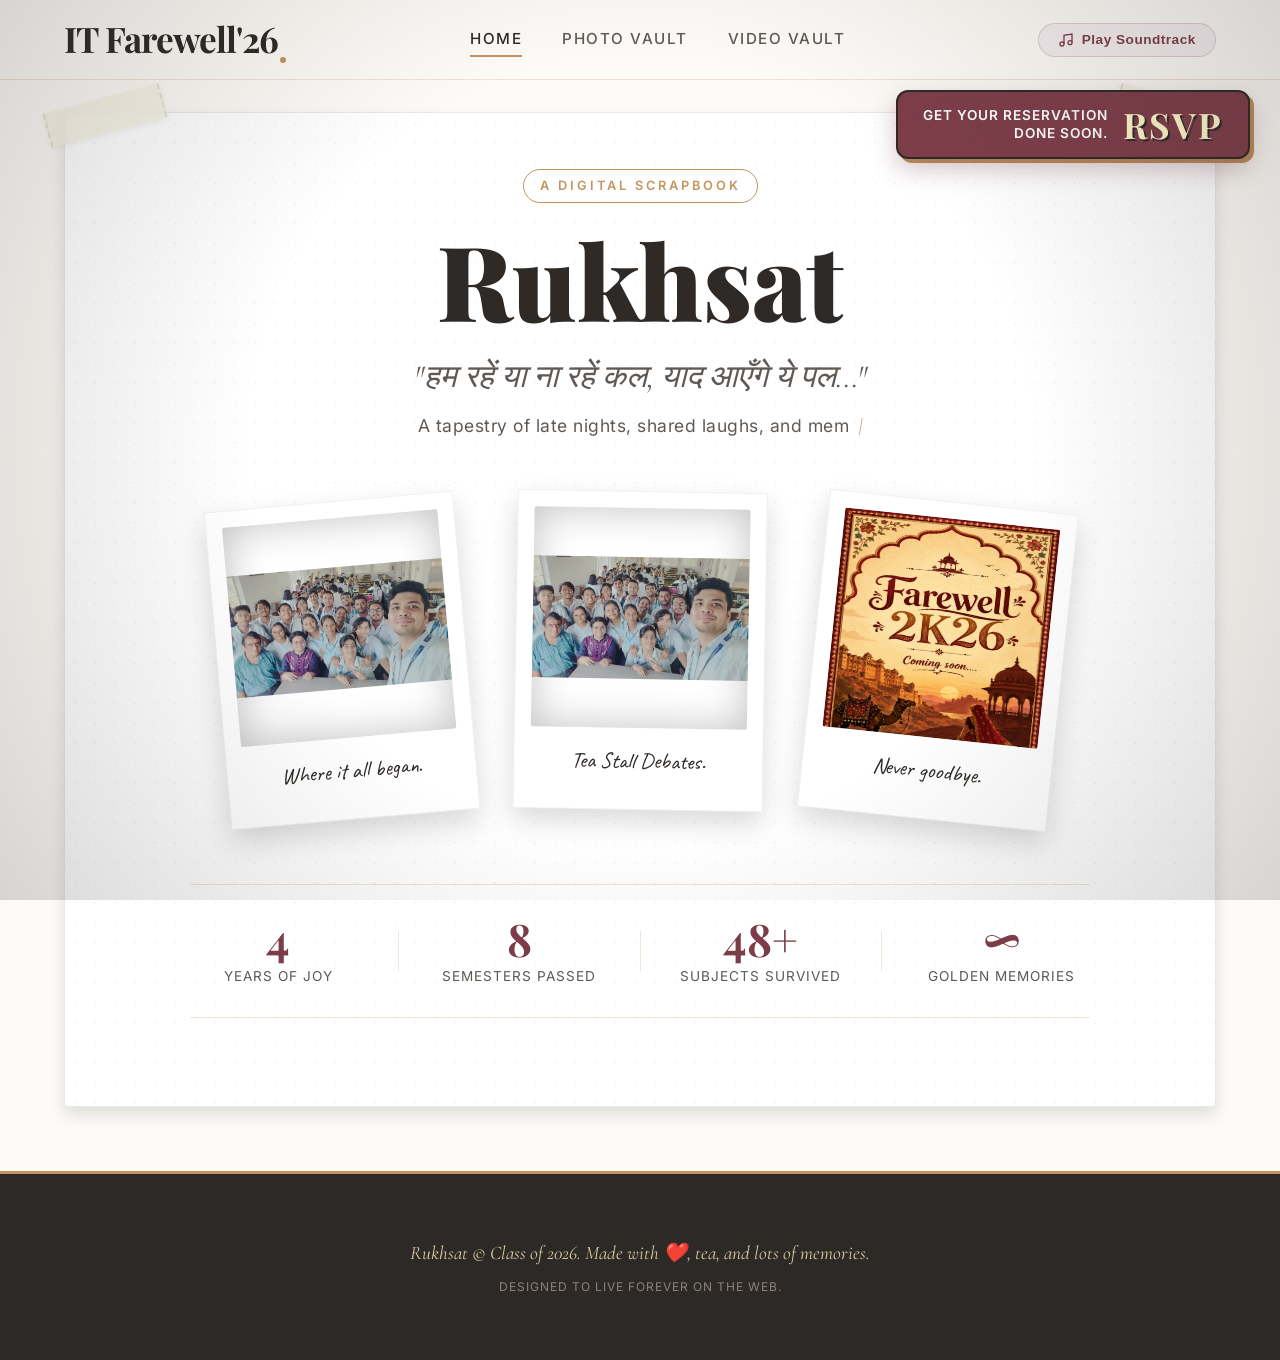
==== index.html @ 7cca195a "feat: implement site-wide security script to prevent source inspection and update floating RSVP butt" ====
<!DOCTYPE html>
<html lang="en">
<head>
  <meta charset="UTF-8">
  <meta name="viewport" content="width=device-width, initial-scale=1.0">
  <meta name="description" content="RUKHSAT - College farewell scrapbook.">
  <title>Rukhsat — The Farewell '26 (Home)</title>
  <link rel="preconnect" href="https://fonts.googleapis.com">
  <link rel="preconnect" href="https://fonts.gstatic.com" crossorigin>
  <link href="https://fonts.googleapis.com/css2?family=Caveat:wght@400..700&family=Cormorant+Garamond:ital,wght@0,300;0,400;0,600;1,300;1,400&family=Inter:wght@300;400;500;600&family=Playfair+Display:ital,wght@0,400..900;1,400..900&display=swap" rel="stylesheet">
  <link rel="stylesheet" href="styles.css">
  <script src="security.js"></script>
</head>
<body>
  <div class="film-grain"></div>
  <div class="vignette"></div>

  <audio id="bg-audio" loop autoplay data-track-title="Woh Din">
    <source src="audio/woh_din.mp3" type="audio/mpeg">
  </audio>

  <header class="navbar">
    <div class="logo">IT Farewell'26</div>
    <nav class="nav-links">
      <a href="index.html" class="active">Home</a>
      <a href="photo-vault.html">Photo Vault</a>
      <a href="video-vault.html">Video Vault</a>
    </nav>
    <div class="header-actions">
      <button class="music-toggle-btn" id="music-quick-btn" title="Toggle Background Music">
        <svg xmlns="http://www.w3.org/2000/svg" viewBox="0 0 24 24" fill="none" stroke="currentColor" stroke-width="2" class="music-icon paused">
          <path d="M9 18V5l12-2v13"></path>
          <circle cx="6" cy="18" r="3"></circle>
          <circle cx="18" cy="16" r="3"></circle>
        </svg>
        <span class="music-status-text">Play Soundtrack</span>
      </button>
    </div>
  </header>

  <section class="hero-section" id="hero">
    <div class="scrapbook-page hero-card">
      <div class="tape-sticker sticker-top-left"></div>
      <div class="tape-sticker sticker-top-right"></div>
      <div class="hero-intro">
        <span class="retro-badge">A Digital Scrapbook</span>
        <h1 class="hero-title">Rukhsat</h1>
        <p class="hero-subtitle">
          "हम रहें या ना रहें कल, याद आएँगे ये पल..."<br>
          <span class="subtitle-en" id="hero-typing-text" aria-live="polite"></span>
          <span class="typing-cursor" aria-hidden="true">|</span>
        </p>
      </div>

      <div class="polaroid-stack-container">
        <div class="showcase-polaroid polaroid-1">
          <div class="polaroid-img-placeholder custom-photo"><img src="images/semester1.jpg" alt="Semester 1 Memory"></div>
          <p class="polaroid-caption">Where it all began.</p>
        </div>
        <div class="showcase-polaroid polaroid-2">
          <div class="polaroid-img-placeholder custom-photo"><img src="images/semester1.jpg" alt="Semester 1 Memory"></div>
          <p class="polaroid-caption">Tea Stall Debates.</p>
        </div>
        <div class="showcase-polaroid polaroid-3">
          <div class="polaroid-img-placeholder custom-photo"><img src="images/farewell'26.png" alt="Farewell'26" class="only-this"></div>
          <p class="polaroid-caption">Never goodbye.</p>
        </div>
      </div>

      <div class="stats-row">
        <div class="stat-item"><span class="stat-number">4</span><span class="stat-label">Years of Joy</span></div>
        <div class="stat-divider"></div>
        <div class="stat-item"><span class="stat-number">8</span><span class="stat-label">Semesters Passed</span></div>
        <div class="stat-divider"></div>
        <div class="stat-item"><span class="stat-number">48+</span><span class="stat-label">Subjects Survived</span></div>
        <div class="stat-divider"></div>
        <div class="stat-item"><span class="stat-number">∞</span><span class="stat-label">Golden Memories</span></div>
      </div>
    </div>
  </section>

  <footer class="footer">
    <p class="footer-text">Rukhsat © Class of 2026. Made with ❤️, tea, and lots of memories.</p>
    <p class="footer-subtext">Designed to live forever on the web.</p>
  </footer>

  <a href="rsvp.html" class="floating-rsvp-btn" id="rsvp-float">
    <span class="rsvp-btn-text">Get your reservation<br>done soon.</span>
    <div class="rsvp-btn-seal">RSVP</div>
  </a>

  <script src="app.js"></script>
</body>
</html>
---- styles.css ----
/* 
 * RUKHSAT — College Farewell CSS Stylesheet
 * Elegant, nostalgic, responsive, and detail-rich layout.
 */

:root {
  /* Color Palette */
  --bg-linen: #fdfbf7;
  --text-charcoal: #2d2926;
  --text-muted: #5e5854;
  --sepia-gold: #c2945d;
  --sepia-gold-dark: #a17743;
  --rose-burgundy: #7c3d49;
  --rose-burgundy-light: #f5eef0;
  --sage-green: #6b7a67;
  --sage-green-light: #eff2ef;
  --wood-brown: #3d2516;
  --card-shadow: 0 10px 25px rgba(45, 41, 38, 0.08);
  --polaroid-shadow: 0 8px 16px rgba(0, 0, 0, 0.12);
  --border-sepia: rgba(194, 148, 93, 0.25);
  --sticky-yellow: #fef6c9;
  --sticky-pink: #ffd3e2;
  --sticky-blue: #d4f0fc;
  --sticky-green: #e2fcd4;

  /* Fonts */
  --font-title: 'Playfair Display', Georgia, serif;
  --font-serif: 'Cormorant Garamond', serif;
  --font-sans: 'Inter', sans-serif;
  --font-cursive: 'Caveat', cursive;

  /* Layout */
  --navbar-height: 80px;
  --transition-speed: 0.3s;
}

/* 1. Global Reset & Scrollbars */
* {
  box-sizing: border-box;
  margin: 0;
  padding: 0;
  scroll-behavior: smooth;
}

body {
  background-color: var(--bg-linen);
  color: var(--text-charcoal);
  font-family: var(--font-sans);
  overflow-x: hidden;
  line-height: 1.6;
}

/* Custom Scrollbar styled like vintage scroll */
::-webkit-scrollbar {
  width: 10px;
}
::-webkit-scrollbar-track {
  background: #f4efdf;
  border-left: 1px solid var(--border-sepia);
}
::-webkit-scrollbar-thumb {
  background: var(--sepia-gold);
  border-radius: 5px;
}
::-webkit-scrollbar-thumb:hover {
  background: var(--sepia-gold-dark);
}

/* 2. Aesthetic Film Overlays */
.film-grain {
  position: fixed;
  top: 0;
  left: 0;
  width: 100%;
  height: 100%;
  /* High quality noise generation using SVG data URL */
  background-image: url("data:image/svg+xml,%3Csvg viewBox='0 0 200 200' xmlns='http://www.w3.org/2000/svg'%3E%3Cfilter id='noiseFilter'%3E%3CfeTurbulence type='fractalNoise' baseFrequency='0.8' numOctaves='3' stitchTiles='stitch'/%3E%3C/filter%3E%3Crect width='100%25' height='100%25' filter='url(%23noiseFilter)'/%3E%3C/svg%3E");
  opacity: 0.05;
  pointer-events: none;
  z-index: 9999;
  mix-blend-mode: overlay;
  animation: grain-dance 0.5s steps(10) infinite;
}

@keyframes grain-dance {
  0%, 100% { transform: translate(0, 0); }
  10% { transform: translate(-1%, -1%); }
  20% { transform: translate(1%, 2%); }
  30% { transform: translate(-2%, -2%); }
  40% { transform: translate(1%, 3%); }
  50% { transform: translate(-1%, 1%); }
  60% { transform: translate(2%, -1%); }
  70% { transform: translate(-2%, 1%); }
  80% { transform: translate(1%, -2%); }
  90% { transform: translate(-1%, 3%); }
}

.vignette {
  position: fixed;
  top: 0;
  left: 0;
  width: 100%;
  height: 100%;
  background: radial-gradient(circle, rgba(0,0,0,0) 50%, rgba(45,41,38,0.18) 100%);
  pointer-events: none;
  z-index: 9998;
}

/* 3. Sticky Masking Tape Effect */
.tape-sticker {
  position: absolute;
  width: 120px;
  height: 35px;
  background-color: rgba(244, 239, 223, 0.7);
  box-shadow: 0 2px 5px rgba(0, 0, 0, 0.05);
  backdrop-filter: blur(2px);
  z-index: 10;
  border-left: 2px dashed rgba(0, 0, 0, 0.08);
  border-right: 2px dashed rgba(0, 0, 0, 0.08);
  transform: rotate(-3deg);
}

.sticker-top-left {
  top: -15px;
  left: -20px;
  transform: rotate(-15deg);
}

.sticker-top-right {
  top: -15px;
  right: -20px;
  transform: rotate(15deg);
}

.card-illustration .scribble {
  font-family: var(--font-cursive);
  font-size: 1.8rem;
  color: var(--rose-burgundy);
  opacity: 0.85;
  display: inline-block;
  transform: rotate(-5deg);
}

/* 4. Navbar Navigation */
.navbar {
  position: fixed;
  top: 0;
  left: 0;
  width: 100%;
  height: var(--navbar-height);
  background: rgba(253, 251, 247, 0.85);
  backdrop-filter: blur(12px);
  border-bottom: 1px solid var(--border-sepia);
  display: flex;
  justify-content: space-between;
  align-items: center;
  padding: 0 4rem;
  z-index: 990;
  transition: all var(--transition-speed) ease;
}

.navbar.scrolled {
  height: 70px;
  background: rgba(253, 251, 247, 0.95);
  box-shadow: 0 5px 20px rgba(0,0,0,0.05);
}

.logo {
  font-family: var(--font-title);
  font-size: 2.2rem;
  font-weight: 700;
  color: var(--text-charcoal);
  letter-spacing: -1px;
  position: relative;
}

.logo::after {
  content: '';
  position: absolute;
  bottom: 5px;
  right: -8px;
  width: 6px;
  height: 6px;
  background-color: var(--sepia-gold);
  border-radius: 50%;
}

.nav-links {
  display: flex;
  gap: 2.5rem;
}

.nav-links a {
  text-decoration: none;
  font-size: 0.95rem;
  font-weight: 500;
  color: var(--text-muted);
  text-transform: uppercase;
  letter-spacing: 1.5px;
  position: relative;
  padding: 5px 0;
  transition: color var(--transition-speed) ease;
}

.nav-links a:hover,
.nav-links a.active {
  color: var(--text-charcoal);
}

.nav-links a::after {
  content: '';
  position: absolute;
  bottom: 0;
  left: 0;
  width: 0;
  height: 2px;
  background-color: var(--sepia-gold);
  transition: width var(--transition-speed) ease;
}

.nav-links a:hover::after,
.nav-links a.active::after {
  width: 100%;
}

/* Minimalist Music Toggle button in Navbar */
.music-toggle-btn {
  background: var(--rose-burgundy-light);
  border: 1px solid rgba(124, 61, 73, 0.2);
  color: var(--rose-burgundy);
  padding: 0.5rem 1.2rem;
  border-radius: 30px;
  font-size: 0.85rem;
  font-weight: 600;
  letter-spacing: 0.5px;
  display: flex;
  align-items: center;
  gap: 8px;
  cursor: pointer;
  transition: all var(--transition-speed) ease;
}

.music-toggle-btn:hover {
  background: var(--rose-burgundy);
  color: white;
  transform: translateY(-2px);
}

.music-icon {
  width: 16px;
  height: 16px;
}

.music-icon.playing {
  animation: pulse-music 1.2s infinite ease-in-out;
}

@keyframes pulse-music {
  0%, 100% { transform: scale(1); }
  50% { transform: scale(1.2); }
}

/* 5. Floating Compact Cassette Tape Player */
.cassette-widget {
  position: fixed;
  bottom: 25px;
  left: 25px;
  width: 320px;
  background: #f3edd7;
  border: 4px solid var(--text-charcoal);
  border-radius: 12px;
  box-shadow: 0 15px 35px rgba(0,0,0,0.25);
  z-index: 1000;
  transition: transform 0.5s cubic-bezier(0.175, 0.885, 0.32, 1.275);
  transform: translateY(0);
}

.cassette-widget.hidden {
  display: none;
}

.cassette-widget.collapsed {
  transform: translateY(calc(100% - 40px));
}

.widget-toggle {
  height: 40px;
  background: var(--text-charcoal);
  color: #fff;
  display: flex;
  justify-content: center;
  align-items: center;
  font-size: 0.85rem;
  font-weight: 600;
  letter-spacing: 1px;
  cursor: pointer;
  border-top-left-radius: 6px;
  border-top-right-radius: 6px;
  text-transform: uppercase;
}

.cassette-body {
  padding: 15px;
  position: relative;
  background: #ecdcb9;
  border-bottom: 2px solid rgba(0,0,0,0.1);
  overflow: hidden;
}

/* Decorative screws on tape */
.cassette-screws {
  position: absolute;
  width: 8px;
  height: 8px;
  background: #a19c8d;
  border-radius: 50%;
  box-shadow: inset 1px 1px 2px rgba(0,0,0,0.4);
}
.screw-tl { top: 6px; left: 6px; }
.screw-tr { top: 6px; right: 6px; }
.screw-bl { bottom: 6px; left: 6px; }
.screw-br { bottom: 6px; right: 6px; }

.cassette-label {
  background: #f4efdf;
  border: 2px solid var(--text-charcoal);
  border-radius: 6px;
  padding: 8px;
  position: relative;
}

.label-header {
  display: flex;
  justify-content: space-between;
  font-size: 0.65rem;
  font-weight: 700;
  border-bottom: 1.5px solid var(--text-charcoal);
  padding-bottom: 4px;
  color: var(--text-charcoal);
}

.label-title {
  font-family: var(--font-cursive);
  font-size: 0.95rem;
  font-weight: 600;
  color: var(--rose-burgundy);
}

.cassette-window {
  width: 140px;
  height: 42px;
  background: rgba(45, 41, 38, 0.85);
  border: 3px solid var(--text-charcoal);
  border-radius: 4px;
  margin: 10px auto 4px auto;
  position: relative;
  display: flex;
  justify-content: space-between;
  align-items: center;
  padding: 0 15px;
}

.reel {
  width: 26px;
  height: 26px;
  background: #ecdcb9;
  border: 3px dashed var(--text-charcoal);
  border-radius: 50%;
  position: relative;
  display: flex;
  justify-content: center;
  align-items: center;
}

.reel-playing {
  animation: spin-reel 4s linear infinite;
}

@keyframes spin-reel {
  100% { transform: rotate(360deg); }
}

.spoke {
  position: absolute;
  background: var(--text-charcoal);
}
.spoke-1 { width: 3px; height: 16px; }
.spoke-2 { width: 16px; height: 3px; }
.spoke-3 {
  width: 14px;
  height: 14px;
  border-radius: 50%;
  background: none;
  border: 2.5px solid var(--text-charcoal);
}

.tape-shadow {
  position: absolute;
  top: 50%;
  left: 50%;
  transform: translate(-50%, -50%);
  width: 80px;
  height: 12px;
  background: rgba(124, 61, 73, 0.4);
  filter: blur(2px);
  border-radius: 10px;
}

.cassette-bottom {
  display: flex;
  justify-content: center;
  margin-top: 6px;
}

.bottom-trapezoid {
  width: 100px;
  height: 10px;
  background: #dbcaa0;
  border: 2px solid var(--text-charcoal);
  border-bottom: none;
  border-radius: 2px 2px 0 0;
}

/* Tape player action controls */
.player-controls {
  background: var(--text-charcoal);
  display: flex;
  align-items: center;
  justify-content: space-between;
  padding: 8px 12px;
  gap: 8px;
  color: #fff;
  border-bottom-left-radius: 8px;
  border-bottom-right-radius: 8px;
}

.ctrl-btn {
  background: none;
  border: none;
  color: #f3edd7;
  width: 28px;
  height: 28px;
  cursor: pointer;
  display: flex;
  align-items: center;
  justify-content: center;
  transition: color var(--transition-speed) ease;
  flex-shrink: 0;
}

.ctrl-btn:hover {
  color: var(--sepia-gold);
}

.close-btn:hover {
  color: #ffd3e2;
}

.play-svg, .pause-svg, .mute-svg, .unmute-svg {
  width: 18px;
  height: 18px;
}

.hidden {
  display: none !important;
}

.track-info {
  flex-grow: 1;
  overflow: hidden;
  font-size: 0.68rem;
  font-family: monospace;
  display: flex;
  flex-direction: column;
  gap: 2px;
  min-width: 0;
}

.track-title-ticker {
  white-space: nowrap;
  overflow: hidden;
  position: relative;
  width: 100%;
}

.ticker-text {
  display: inline-block;
  padding-left: 100%;
  animation: ticker-slide 15s linear infinite;
  color: #f4efdf;
}

@keyframes ticker-slide {
  0% { transform: translate3d(0, 0, 0); }
  100% { transform: translate3d(-100%, 0, 0); }
}

.track-time {
  color: var(--sepia-gold);
}

/* 6. Scrapbook Cards & Layout Units */
.scrapbook-page {
  background: #fff;
  border: 1px solid rgba(45, 41, 38, 0.1);
  box-shadow: var(--polaroid-shadow);
  position: relative;
  padding: 3.5rem;
  background-image: radial-gradient(rgba(0, 0, 0, 0.03) 1px, transparent 1px);
  background-size: 20px 20px;
}

/* 7. Hero Section */
.hero-section {
  padding: calc(var(--navbar-height) + 2rem) 4rem 4rem 4rem;
  min-height: 95vh;
  display: flex;
  align-items: center;
  justify-content: center;
}

.hero-card {
  width: 100%;
  max-width: 1200px;
  display: flex;
  flex-direction: column;
  align-items: center;
  text-align: center;
  border-radius: 4px;
}

.retro-badge {
  font-size: 0.8rem;
  font-weight: 600;
  text-transform: uppercase;
  letter-spacing: 3px;
  color: var(--sepia-gold);
  border: 1.5px solid var(--sepia-gold);
  padding: 6px 16px;
  border-radius: 50px;
  display: inline-block;
  margin-bottom: 1.5rem;
}

.hero-title {
  font-family: var(--font-title);
  font-size: 6.5rem;
  font-weight: 900;
  line-height: 1;
  color: var(--text-charcoal);
  margin-bottom: 1.5rem;
  position: relative;
  animation: handwriting-fade 1.5s ease-out;
}

@keyframes handwriting-fade {
  from { opacity: 0; transform: translateY(20px); }
  to { opacity: 1; transform: translateY(0); }
}

.hero-subtitle {
  font-family: var(--font-serif);
  font-size: 2rem;
  font-style: italic;
  color: var(--text-muted);
  max-width: 750px;
  margin: 0 auto 3.5rem auto;
  line-height: 1.4;
}

.hero-subtitle .subtitle-en {
  font-family: var(--font-sans);
  font-size: 1.1rem;
  font-style: normal;
  display: inline-block;
  margin-top: 12px;
  letter-spacing: 0.5px;
  font-weight: 400;
  color: var(--text-muted);
}

.typing-cursor {
  font-weight: 400;
  font-size: 1.2rem;
  color: var(--sepia-gold);
  animation: blink-cursor 0.8s step-end infinite;
  display: inline-block;
  margin-left: 3px;
  vertical-align: middle;
}

@keyframes blink-cursor {
  from, to { opacity: 1; }
  50% { opacity: 0; }
}


/* Polaroid Fan Stack Showcase */
.polaroid-stack-container {
  display: flex;
  justify-content: center;
  align-items: center;
  gap: 3rem;
  margin-bottom: 4rem;
  width: 100%;
  flex-wrap: wrap;
}

.showcase-polaroid {
  background: white;
  padding: 16px 16px 30px 16px;
  width: 250px;
  box-shadow: 0 12px 28px rgba(0,0,0,0.15);
  border: 1px solid rgba(0,0,0,0.06);
  transition: transform var(--transition-speed) cubic-bezier(0.175, 0.885, 0.32, 1.275);
}

.showcase-polaroid:hover {
  transform: scale(1.06) rotate(0deg) !important;
  z-index: 100;
}

.polaroid-1 { transform: rotate(-5deg); }
.polaroid-2 { transform: rotate(1deg) translateY(-10px); }
.polaroid-3 { transform: rotate(6deg); }

.polaroid-img-placeholder {
  width: 100%;
  height: 220px;
  display: flex;
  align-items: center;
  justify-content: center;
  border-radius: 2px;
  box-shadow: inset 0 0 40px rgba(0,0,0,0.25);
  position: relative;
}

.polaroid-img-placeholder img {
  width: 100%;
  height: 100%;
  object-fit: contain;
  border-radius: 2px;
}

.custom-photo img.only-this {
  width: 100%;
  height: 100%;
  object-fit: fill;
  border-radius: 2px;
}

.doodle-text {
  font-family: var(--font-cursive);
  color: #fff;
  font-size: 2.2rem;
  text-shadow: 2px 2px 4px rgba(0,0,0,0.5);
  transform: rotate(-10deg);
}

.polaroid-caption {
  font-family: var(--font-cursive);
  font-size: 1.4rem;
  color: var(--text-charcoal);
  margin-top: 15px;
  text-align: center;
}

/* Stats Row */
.stats-row {
  display: flex;
  justify-content: center;
  align-items: center;
  gap: 2rem;
  margin-bottom: 2rem;
  width: 100%;
  max-width: 900px;
  border-top: 1px solid var(--border-sepia);
  border-bottom: 1px solid var(--border-sepia);
  padding: 1.8rem 0;
}

.stat-item {
  flex: 1;
}

.stat-number {
  display: block;
  font-family: var(--font-title);
  font-size: 2.8rem;
  font-weight: 700;
  color: var(--rose-burgundy);
  line-height: 1.1;
}

.stat-label {
  font-size: 0.85rem;
  color: var(--text-muted);
  text-transform: uppercase;
  letter-spacing: 1px;
}

.stat-divider {
  width: 1px;
  height: 40px;
  background-color: var(--border-sepia);
}

.scroll-down-indicator {
  text-decoration: none;
  display: flex;
  flex-direction: column;
  align-items: center;
  color: var(--text-muted);
  margin-top: 2rem;
  transition: color var(--transition-speed) ease;
}

.scroll-down-indicator:hover {
  color: var(--sepia-gold);
}

.scroll-text {
  font-size: 0.75rem;
  font-weight: 600;
  text-transform: uppercase;
  letter-spacing: 2px;
  margin-bottom: 8px;
}

.scroll-arrow {
  width: 24px;
  height: 24px;
  animation: bounce-arrow 2s infinite;
}

@keyframes bounce-arrow {
  0%, 20%, 50%, 80%, 100% { transform: translateY(0); }
  40% { transform: translateY(-8px); }
  60% { transform: translateY(-4px); }
}

/* 8. Sections Layout */
section {
  padding: 6rem 4rem;
}

.section-header {
  text-align: center;
  max-width: 700px;
  margin: 0 auto 4rem auto;
}

.section-title {
  font-family: var(--font-title);
  font-size: 3.5rem;
  font-weight: 800;
  color: var(--text-charcoal);
  margin-bottom: 1rem;
}

.section-desc {
  font-family: var(--font-serif);
  font-size: 1.35rem;
  font-style: italic;
  color: var(--text-muted);
}

/* 9. Video Vault styles */
.video-vault-section {
  background-color: var(--rose-burgundy-light);
  border-top: 1px solid var(--border-sepia);
  border-bottom: 1px solid var(--border-sepia);
}

.vault-controls {
  max-width: 1100px;
  margin: 0 auto 3rem auto;
  display: flex;
  flex-direction: column;
  gap: 1.5rem;
  align-items: center;
}

/* Vintage Search Bar */
.search-wrapper {
  position: relative;
  width: 100%;
  max-width: 600px;
}

#video-search {
  width: 100%;
  padding: 1rem 1.5rem 1rem 3rem;
  border: 2px solid var(--text-charcoal);
  border-radius: 4px;
  background: var(--bg-linen);
  font-size: 1rem;
  color: var(--text-charcoal);
  outline: none;
  box-shadow: 3px 3px 0 rgba(0, 0, 0, 0.15);
  transition: all var(--transition-speed) ease;
}

#video-search:focus {
  box-shadow: 5px 5px 0 var(--sepia-gold);
  transform: translate(-2px, -2px);
}

.search-icon {
  position: absolute;
  left: 1rem;
  top: 50%;
  transform: translateY(-50%);
  width: 20px;
  height: 20px;
  color: var(--text-muted);
}

/* Filtering tab bar */
.filter-bar {
  display: flex;
  flex-wrap: wrap;
  gap: 10px;
  justify-content: center;
}

.filter-btn {
  background: white;
  border: 1px solid rgba(0,0,0,0.1);
  color: var(--text-charcoal);
  padding: 0.6rem 1.2rem;
  border-radius: 4px;
  font-size: 0.85rem;
  font-weight: 500;
  cursor: pointer;
  box-shadow: 2px 2px 0 rgba(0, 0, 0, 0.05);
  transition: all 0.2s ease;
}

.filter-btn:hover {
  transform: translateY(-2px);
  box-shadow: 4px 4px 0 rgba(45, 41, 38, 0.1);
}

.filter-btn.active {
  background: var(--text-charcoal);
  color: white;
  border-color: var(--text-charcoal);
  box-shadow: 4px 4px 0 var(--sepia-gold);
}

/* Polaroid Video Cards Grid */
.video-grid {
  display: grid;
  grid-template-columns: repeat(auto-fill, minmax(320px, 1fr));
  gap: 3.5rem;
  max-width: 1200px;
  margin: 0 auto;
}

.polaroid-card {
  background: white;
  border: 1px solid rgba(0, 0, 0, 0.07);
  box-shadow: var(--polaroid-shadow);
  padding: 16px 16px 28px 16px;
  cursor: pointer;
  position: relative;
  transition: all var(--transition-speed) ease;
}

.polaroid-card:hover {
  transform: scale(1.03) translateY(-8px);
  box-shadow: 0 15px 30px rgba(0, 0, 0, 0.18);
  z-index: 10;
}

/* Individual card tilt variance */
.polaroid-card:nth-child(3n+1) { transform: rotate(-1.5deg); }
.polaroid-card:nth-child(3n+2) { transform: rotate(1.2deg); }
.polaroid-card:nth-child(3n+3) { transform: rotate(-0.8deg); }

.polaroid-card:nth-child(3n+1):hover,
.polaroid-card:nth-child(3n+2):hover,
.polaroid-card:nth-child(3n+3):hover {
  transform: scale(1.04) rotate(0deg);
}

/* Video Thumbnail container */
.video-thumbnail-container {
  width: 100%;
  height: 200px;
  position: relative;
  overflow: hidden;
  border-radius: 2px;
  box-shadow: inset 0 0 30px rgba(0,0,0,0.2);
}

.video-thumbnail {
  width: 100%;
  height: 100%;
  object-fit: cover;
  filter: sepia(0.2) contrast(1.1);
  transition: filter var(--transition-speed) ease;
}

.polaroid-card:hover .video-thumbnail {
  filter: sepia(0) contrast(1);
}

/* Film Screen overlay and play icon */
.play-overlay {
  position: absolute;
  top: 0;
  left: 0;
  width: 100%;
  height: 100%;
  background: rgba(45, 41, 38, 0.45);
  display: flex;
  justify-content: center;
  align-items: center;
  opacity: 0.85;
  transition: opacity var(--transition-speed) ease, background var(--transition-speed) ease;
}

.polaroid-card:hover .play-overlay {
  opacity: 1;
  background: rgba(124, 61, 73, 0.6);
}

.play-icon-circle {
  width: 55px;
  height: 55px;
  background: #fff;
  border-radius: 50%;
  display: flex;
  justify-content: center;
  align-items: center;
  box-shadow: 0 4px 15px zrgba(0,0,0,0.3);
  transition: transform var(--transition-speed) cubic-bezier(0.175, 0.885, 0.32, 1.275);
}

.polaroid-card:hover .play-icon-circle {
  transform: scale(1.1);
}

.play-icon-circle svg {
  width: 22px;
  height: 22px;
  color: var(--rose-burgundy);
  margin-left: 3px;
}

.video-length-badge {
  position: absolute;
  bottom: 10px;
  right: 10px;
  background: rgba(0,0,0,0.75);
  color: white;
  padding: 3px 8px;
  font-size: 0.7rem;
  font-weight: 600;
  border-radius: 3px;
  letter-spacing: 0.5px;
}

.polaroid-body {
  margin-top: 15px;
}

.polaroid-cat-tag {
  font-size: 0.72rem;
  font-weight: 600;
  text-transform: uppercase;
  color: var(--sepia-gold-dark);
  letter-spacing: 1px;
}

.polaroid-card-title {
  font-family: var(--font-cursive);
  font-size: 1.6rem;
  color: var(--text-charcoal);
  line-height: 1.2;
  margin: 4px 0 8px 0;
}

.polaroid-card-desc {
  font-size: 0.85rem;
  color: var(--text-muted);
  font-family: var(--font-sans);
  display: -webkit-box;
  line-clamp: 2;
  -webkit-line-clamp: 2;
  -webkit-box-orient: vertical;
  overflow: hidden;
}

/* Instructions Panel styling */
.instructions-panel {
  max-width: 700px;
  margin: 4rem auto 0 auto;
  border: 1px dashed var(--sepia-gold);
  border-radius: 8px;
  background: #fdfbf7;
  overflow: hidden;
  box-shadow: 0 4px 12px rgba(194, 148, 93, 0.1);
}

.instruction-toggle {
  width: 100%;
  padding: 1.2rem;
  background: none;
  border: none;
  display: flex;
  justify-content: space-between;
  align-items: center;
  cursor: pointer;
  font-size: 0.95rem;
  font-weight: 600;
  color: var(--text-charcoal);
}

.instruction-toggle:hover {
  background: #fbf7eb;
}

.arrow-indicator {
  font-size: 0.8rem;
  transition: transform var(--transition-speed) ease;
}

.arrow-indicator.rotated {
  transform: rotate(180deg);
}

.instruction-content {
  padding: 0 2rem 2rem 2.5rem;
  font-size: 0.9rem;
  color: var(--text-muted);
}

.instruction-content li {
  margin-bottom: 12px;
}

.instruction-content code {
  background: #f4efdf;
  padding: 2px 6px;
  border-radius: 4px;
  font-family: monospace;
  font-size: 0.82rem;
  color: var(--rose-burgundy);
}

.highlight {
  background: var(--sticky-yellow);
  font-weight: 700;
  padding: 0 4px;
}

.file-path {
  color: var(--sepia-gold-dark);
  font-weight: 500;
}

/* 10. Scrapbook Timeline Styles */
.timeline-section {
  background-color: var(--bg-linen);
}

.timeline-wrapper {
  position: relative;
  max-width: 1100px;
  margin: 0 auto;
  padding: 2rem 0;
}

/* Main Timeline Line */
.timeline-line {
  position: absolute;
  top: 0;
  bottom: 0;
  left: 50%;
  width: 2px;
  background-color: var(--border-sepia);
  transform: translateX(-50%);
}

.timeline-item {
  position: relative;
  width: 50%;
  padding: 2rem 3rem;
  box-sizing: border-box;
}

.timeline-item.left {
  left: 0;
  text-align: right;
}

.timeline-item.right {
  left: 50%;
  text-align: left;
}

/* Year Badge in the middle */
.timeline-badge {
  position: absolute;
  top: 30px;
  width: 50px;
  height: 50px;
  border-radius: 50%;
  background: var(--text-charcoal);
  color: #fcfbf7;
  border: 4px solid var(--sepia-gold);
  display: flex;
  justify-content: center;
  align-items: center;
  font-family: var(--font-title);
  font-size: 0.9rem;
  font-weight: 700;
  z-index: 10;
}

.timeline-item.left .timeline-badge {
  right: -25px;
}

.timeline-item.right .timeline-badge {
  left: -25px;
}

/* Timeline Cards */
.scrapbook-card {
  background: #fff;
  border: 1px solid rgba(0,0,0,0.06);
  padding: 2.2rem;
  box-shadow: var(--card-shadow);
  position: relative;
  border-radius: 2px;
}

.timeline-item.left .scrapbook-card {
  transform: rotate(-1.5deg);
}

.timeline-item.right .scrapbook-card {
  transform: rotate(1.5deg);
}

.card-year {
  font-size: 0.72rem;
  font-weight: 600;
  text-transform: uppercase;
  color: var(--sepia-gold);
  letter-spacing: 2px;
  display: block;
  margin-bottom: 6px;
}

.card-headline {
  font-family: var(--font-title);
  font-size: 1.8rem;
  color: var(--text-charcoal);
  margin-bottom: 12px;
  line-height: 1.3;
}

.card-text {
  font-size: 0.92rem;
  color: var(--text-muted);
  line-height: 1.6;
}

.card-illustration {
  margin-top: 15px;
  border-top: 1px dashed var(--border-sepia);
  padding-top: 12px;
}

/* 11. Guestbook corkboard & writing desk */
.guestbook-section {
  background-color: var(--sage-green-light);
  border-top: 1px solid var(--border-sepia);
  border-bottom: 1px solid var(--border-sepia);
}

.guestbook-layout {
  display: flex;
  gap: 3.5rem;
  max-width: 1280px;
  margin: 0 auto;
  align-items: flex-start;
}

/* Desk writing paper form */
.writing-desk {
  flex: 0 0 400px;
  background: #fff;
  border-radius: 4px;
}

.desk-title {
  font-family: var(--font-title);
  font-size: 1.8rem;
  color: var(--text-charcoal);
  margin-bottom: 1.5rem;
}

.guestbook-form {
  display: flex;
  flex-direction: column;
  gap: 1.2rem;
}

.form-group {
  display: flex;
  flex-direction: column;
  gap: 6px;
}

.form-group label {
  font-size: 0.8rem;
  font-weight: 600;
  text-transform: uppercase;
  color: var(--text-muted);
  letter-spacing: 1px;
}

.guestbook-form input,
.guestbook-form textarea {
  padding: 0.8rem;
  border: 1.5px solid var(--border-sepia);
  border-radius: 4px;
  background-color: var(--bg-linen);
  font-size: 0.92rem;
  color: var(--text-charcoal);
  outline: none;
  font-family: var(--font-sans);
  transition: border-color var(--transition-speed) ease;
}

.guestbook-form input:focus,
.guestbook-form textarea:focus {
  border-color: var(--text-charcoal);
}

.form-row {
  display: grid;
  grid-template-columns: 1fr 1fr;
  gap: 15px;
}

/* Sticky Color Picker */
.color-picker {
  display: flex;
  gap: 8px;
  align-items: center;
  height: 40px;
}

.color-swatch {
  width: 25px;
  height: 25px;
  border-radius: 50%;
  cursor: pointer;
  position: relative;
  border: 1px solid rgba(0,0,0,0.1);
  transition: transform 0.2s ease;
}

.color-swatch:hover {
  transform: scale(1.15);
}

.color-swatch input {
  display: none;
}

.swatch-yellow { background-color: var(--sticky-yellow); }
.swatch-pink { background-color: var(--sticky-pink); }
.swatch-blue { background-color: var(--sticky-blue); }
.swatch-green { background-color: var(--sticky-green); }

.color-swatch.active::after {
  content: '✓';
  position: absolute;
  top: 50%;
  left: 50%;
  transform: translate(-50%, -50%);
  font-size: 0.65rem;
  font-weight: bold;
  color: var(--text-charcoal);
}

.submit-pin-btn {
  background: var(--rose-burgundy);
  color: #fff;
  border: none;
  padding: 1rem;
  font-weight: 600;
  text-transform: uppercase;
  letter-spacing: 1px;
  border-radius: 4px;
  cursor: pointer;
  box-shadow: 0 4px 10px rgba(124, 61, 73, 0.25);
  transition: all var(--transition-speed) ease;
}

.submit-pin-btn:hover {
  background: var(--text-charcoal);
  box-shadow: 0 6px 15px rgba(0,0,0,0.25);
  transform: translateY(-2px);
}

/* Bulletin Board Wall styling */
.corkboard-wrapper {
  flex-grow: 1;
  background-color: var(--wood-brown);
  padding: 15px;
  border-radius: 12px;
  box-shadow: inset 0 0 30px rgba(0,0,0,0.8), 0 20px 40px rgba(0,0,0,0.35);
  border: 8px solid #583318;
}

.corkboard-frame {
  background: #cba87c;
  background-image: radial-gradient(rgba(0, 0, 0, 0.15) 15%, transparent 16%),
                    radial-gradient(rgba(0, 0, 0, 0.1) 15%, transparent 16%);
  background-size: 30px 30px;
  background-position: 0 0, 15px 15px;
  border-radius: 6px;
  min-height: 480px;
  padding: 20px;
  position: relative;
}

.corkboard-surface {
  display: grid;
  grid-template-columns: repeat(auto-fill, minmax(200px, 1fr));
  gap: 20px;
  min-height: 440px;
}

/* Sticky notes */
.sticky-note {
  padding: 20px;
  box-shadow: 5px 8px 15px rgba(0,0,0,0.18);
  position: relative;
  min-height: 200px;
  display: flex;
  flex-direction: column;
  justify-content: space-between;
  border-bottom-right-radius: 35px 5px;
  transition: transform 0.2s ease, box-shadow 0.2s ease;
}

.sticky-note:hover {
  transform: scale(1.05) rotate(0deg) !important;
  box-shadow: 8px 12px 20px rgba(0,0,0,0.22);
  z-index: 15;
}

/* Sticky notes color templates */
.note-yellow { background-color: var(--sticky-yellow); }
.note-pink { background-color: var(--sticky-pink); }
.note-blue { background-color: var(--sticky-blue); }
.note-green { background-color: var(--sticky-green); }

/* Realistic pushpins */
.sticky-note::before {
  content: '';
  position: absolute;
  top: -8px;
  left: 50%;
  transform: translateX(-50%);
  width: 14px;
  height: 14px;
  background: radial-gradient(circle at 4px 4px, #ff4d4d 20%, #cc0000 80%);
  border-radius: 50%;
  box-shadow: 0 4px 6px rgba(0,0,0,0.3);
  z-index: 2;
}

.sticky-note-text {
  font-family: var(--font-cursive);
  font-size: 1.25rem;
  color: #2b2724;
  line-height: 1.35;
  word-break: break-word;
}

.sticky-note-footer {
  margin-top: 15px;
  border-top: 1px dashed rgba(0,0,0,0.1);
  padding-top: 8px;
}

.sticky-note-author {
  font-size: 0.78rem;
  font-weight: 700;
  text-transform: uppercase;
  color: var(--text-charcoal);
  letter-spacing: 0.5px;
}

.sticky-note-batch {
  font-size: 0.68rem;
  color: var(--text-muted);
  display: block;
}

/* Pushpin Delete Button (styled as standard pin) */
.delete-pin-btn {
  position: absolute;
  top: 8px;
  right: 8px;
  background: none;
  border: none;
  color: rgba(0,0,0,0.3);
  font-size: 0.75rem;
  cursor: pointer;
  display: none;
  transition: color 0.2s ease;
}

.sticky-note:hover .delete-pin-btn {
  display: block;
}

.delete-pin-btn:hover {
  color: var(--rose-burgundy);
}

/* 12. Cinematic Video Modal Player */
.cinema-modal {
  position: fixed;
  top: 0;
  left: 0;
  width: 100vw;
  height: 100vh;
  z-index: 2000;
  display: flex;
  justify-content: center;
  align-items: center;
  transition: opacity var(--transition-speed) ease, visibility var(--transition-speed) ease;
}

.cinema-modal.hidden {
  opacity: 0;
  visibility: hidden;
  pointer-events: none;
}

.cinema-backdrop {
  position: absolute;
  top: 0;
  left: 0;
  width: 100%;
  height: 100%;
  background: rgba(15, 12, 10, 0.94);
  backdrop-filter: blur(15px);
}

.cinema-container {
  position: relative;
  width: 90%;
  max-width: 900px;
  display: flex;
  flex-direction: column;
  z-index: 10;
}

.cinema-close-btn {
  position: absolute;
  top: -45px;
  right: 0;
  background: none;
  border: none;
  color: #fff;
  cursor: pointer;
  display: flex;
  align-items: center;
  justify-content: center;
  padding: 5px;
  transition: color var(--transition-speed) ease, transform 0.2s ease;
}

.cinema-close-btn:hover {
  color: var(--sepia-gold);
  transform: rotate(90deg);
}

.cinema-close-btn svg {
  width: 26px;
  height: 26px;
}

/* Vintage Cinema Screen border */
.vintage-screen-frame {
  background: #111;
  border: 12px solid #2d2926;
  border-radius: 8px;
  box-shadow: 0 25px 60px rgba(0, 0, 0, 0.8),
              0 0 80px rgba(194, 148, 93, 0.15);
  overflow: hidden;
  position: relative;
}

/* Diagonal glass shine overlay on retro screens */
.screen-glare {
  position: absolute;
  top: 0;
  left: 0;
  right: 0;
  bottom: 0;
  background: linear-gradient(135deg, rgba(255,255,255,0.03) 0%, rgba(255,255,255,0.03) 35%, rgba(0,0,0,0) 35.1%, rgba(0,0,0,0) 100%);
  pointer-events: none;
  z-index: 5;
}

.iframe-container {
  width: 100%;
  padding-top: 56.25%; /* 16:9 Aspect Ratio */
  position: relative;
}

.iframe-container iframe {
  position: absolute;
  top: 0;
  left: 0;
  width: 100%;
  height: 100%;
  border: none;
}

.cinema-details {
  margin-top: 20px;
  color: #fff;
}

.cinema-badge {
  font-size: 0.72rem;
  font-weight: 700;
  color: var(--sepia-gold);
  text-transform: uppercase;
  letter-spacing: 1.5px;
}

.cinema-title {
  font-family: var(--font-title);
  font-size: 2rem;
  margin: 6px 0 10px 0;
}

.cinema-desc {
  color: #cac5c0;
  font-size: 0.95rem;
  line-height: 1.5;
}

/* 13. Footer styles */
.footer {
  background: var(--text-charcoal);
  color: #dbcaa0;
  text-align: center;
  padding: 4rem 2rem;
  border-top: 3px solid var(--sepia-gold);
}

.footer-text {
  font-family: var(--font-serif);
  font-size: 1.2rem;
  font-style: italic;
  margin-bottom: 8px;
}

.footer-subtext {
  font-size: 0.75rem;
  color: #8c827b;
  text-transform: uppercase;
  letter-spacing: 1px;
}

/* 14. Responsive Breakpoints */

@media (max-width: 1024px) {
  .navbar {
    padding: 0 2rem;
  }
  .hero-title {
    font-size: 5rem;
  }
  .hero-subtitle {
    font-size: 1.7rem;
  }
  .guestbook-layout {
    flex-direction: column;
    align-items: stretch;
  }
  .writing-desk {
    flex: none;
    width: 100%;
  }
  .timeline-line {
    left: 40px;
  }
  .timeline-item {
    width: 100%;
    padding-left: 80px;
    padding-right: 0;
  }
  .timeline-item.left {
    text-align: left;
  }
  .timeline-item.right {
    left: 0;
  }
  .timeline-item.left .timeline-badge,
  .timeline-item.right .timeline-badge {
    left: 15px;
    right: auto;
  }
  .timeline-item.left .scrapbook-card {
    transform: rotate(1deg);
  }
}

@media (max-width: 768px) {
  section {
    padding: 4rem 1.5rem;
  }
  .navbar {
    height: 70px;
    padding: 0 1.5rem;
  }
  .logo {
    font-size: 1.8rem;
  }
  .nav-links {
    display: none; /* In a production scale project you'd make a burger, but we are designing clean simple navigation */
  }
  .music-status-text {
    display: none;
  }
  .hero-title {
    font-size: 3.8rem;
  }
  .hero-subtitle {
    font-size: 1.35rem;
  }
  .stats-row {
    flex-wrap: wrap;
    gap: 1.5rem 0.5rem;
  }
  .stat-item {
    flex: 0 0 45%;
  }
  .stat-divider {
    display: none;
  }
  .video-grid {
    grid-template-columns: 1fr;
    gap: 2.5rem;
  }
  .cassette-widget {
    left: 50%;
    transform: translateX(-50%) translateY(0);
    bottom: 15px;
    width: 90%;
    max-width: 320px;
  }
  .cassette-widget.collapsed {
    transform: translateX(-50%) translateY(calc(100% - 40px));
  }
}

/* Floating RSVP Button Styles */
.floating-rsvp-btn {
  position: fixed;
  top: 90px;
  right: 30px;
  background: var(--rose-burgundy);
  color: white !important;
  text-decoration: none;
  padding: 15px 25px;
  border-radius: 12px;
  font-family: var(--font-sans);
  font-weight: 600;
  display: flex;
  align-items: center;
  gap: 15px;
  box-shadow: 0 10px 25px rgba(124, 61, 73, 0.3), 4px 4px 0 var(--sepia-gold);
  z-index: 1001;
  transition: all var(--transition-speed) ease;
  border: 2px solid var(--text-charcoal);
}

.floating-rsvp-btn:hover {
  transform: scale(1.05) translateY(-3px);
  background: var(--text-charcoal);
  box-shadow: 0 12px 28px rgba(0, 0, 0, 0.2), 6px 6px 0 var(--sepia-gold);
}

.rsvp-btn-text {
  color: white;
  font-size: 0.85rem;
  text-transform: uppercase;
  letter-spacing: 1px;
  text-align: right;
  line-height: 1.3;
}

.rsvp-btn-seal {
  font-family: var(--font-title);
  font-size: 2.2rem;
  font-weight: bold;
  color: var(--sticky-yellow);
  text-shadow: 2px 2px 0px var(--text-charcoal);
  letter-spacing: 2px;
  line-height: 1;
}

@media (max-width: 768px) {
  .floating-rsvp-btn {
    bottom: 20px;
    right: 20px;
    padding: 10px 18px;
    font-size: 0.8rem;
  }
}

/* RSVP Page specific styling */
.rsvp-container {
  max-width: 850px;
  margin: 0 auto 4rem auto;
  width: 100%;
}

.rsvp-card {
  border-radius: 4px;
  padding: 3.5rem 4rem;
  background-image: radial-gradient(rgba(0, 0, 0, 0.02) 1.5px, transparent 1.5px);
  background-size: 24px 24px;
}

.rsvp-step {
  margin-bottom: 3rem;
  transition: opacity 0.4s ease, filter 0.4s ease;
  position: relative;
}

.rsvp-step.locked {
  opacity: 0.35;
  pointer-events: none;
  filter: blur(1px);
}

.step-title {
  font-family: var(--font-title);
  font-size: 1.8rem;
  color: var(--text-charcoal);
  margin-bottom: 6px;
  display: flex;
  align-items: center;
  gap: 12px;
}

.step-num {
  font-family: var(--font-cursive);
  font-size: 2.2rem;
  color: var(--sepia-gold);
  font-weight: 700;
}

.step-instruction {
  font-size: 0.9rem;
  color: var(--text-muted);
  margin-bottom: 1.2rem;
  font-family: var(--font-serif);
  font-style: italic;
}

/* Autocomplete search styling */
.lookup-wrapper {
  max-width: 100% !important;
}

.autocomplete-dropdown {
  position: absolute;
  top: 100%;
  left: 0;
  width: 100%;
  background: var(--bg-linen);
  border: 2px solid var(--text-charcoal);
  border-top: none;
  box-shadow: 5px 5px 0 rgba(0, 0, 0, 0.15);
  border-bottom-left-radius: 4px;
  border-bottom-right-radius: 4px;
  z-index: 100;
  max-height: 250px;
  overflow-y: auto;
}

.autocomplete-item {
  padding: 12px 1.5rem;
  cursor: pointer;
  font-size: 0.95rem;
  font-weight: 500;
  color: var(--text-charcoal);
  border-bottom: 1px dashed var(--border-sepia);
  transition: background 0.2s ease;
  text-align: left;
}

.autocomplete-item:last-child {
  border-bottom: none;
}

.autocomplete-item:hover {
  background: var(--rose-burgundy-light);
  color: var(--rose-burgundy);
}

/* Selected student pill styling */
.selected-student-pill {
  display: inline-flex;
  align-items: center;
  gap: 12px;
  background: var(--sticky-yellow);
  border: 1.5px solid var(--text-charcoal);
  padding: 8px 16px;
  border-radius: 50px;
  box-shadow: 2px 2px 0 rgba(0,0,0,0.1);
  margin-top: 10px;
  animation: pop-in 0.3s cubic-bezier(0.175, 0.885, 0.32, 1.275);
}

@keyframes pop-in {
  from { transform: scale(0.8); opacity: 0; }
  to { transform: scale(1); opacity: 1; }
}

.student-pill-name {
  font-family: var(--font-sans);
  font-weight: 600;
  font-size: 0.9rem;
  color: var(--text-charcoal);
}

.clear-pill-btn {
  background: none;
  border: none;
  font-size: 1.2rem;
  font-weight: bold;
  cursor: pointer;
  color: var(--text-muted);
  line-height: 1;
}

.clear-pill-btn:hover {
  color: var(--rose-burgundy);
}

/* Choices grid for RSVP */
.rsvp-choices-grid {
  display: grid;
  grid-template-columns: 1fr 1fr;
  gap: 20px;
  margin-top: 15px;
}

.choice-card {
  background: white;
  border: 1.5px solid var(--border-sepia);
  border-radius: 6px;
  padding: 1.5rem;
  cursor: pointer;
  display: flex;
  gap: 15px;
  align-items: flex-start;
  transition: all var(--transition-speed) ease;
  box-shadow: 0 4px 10px rgba(0,0,0,0.02);
  text-align: left;
}

.choice-card:hover {
  border-color: var(--text-charcoal);
  box-shadow: 0 8px 16px rgba(0,0,0,0.06);
  transform: translateY(-2px);
}

.choice-card.active {
  border-color: var(--rose-burgundy);
  background: var(--rose-burgundy-light);
  box-shadow: 4px 4px 0 var(--sepia-gold);
}

.choice-box {
  width: 20px;
  height: 20px;
  border: 2px solid var(--text-charcoal);
  border-radius: 50%;
  flex-shrink: 0;
  position: relative;
  margin-top: 2px;
}

.choice-card.active .choice-box {
  border-color: var(--rose-burgundy);
}

.choice-card.active .choice-box::after {
  content: '';
  position: absolute;
  top: 50%;
  left: 50%;
  transform: translate(-50%, -50%);
  width: 10px;
  height: 10px;
  background: var(--rose-burgundy);
  border-radius: 50%;
}

.choice-title {
  font-size: 1rem;
  font-weight: 600;
  color: var(--text-charcoal);
}

.choice-subtitle {
  font-size: 0.8rem;
  color: var(--text-muted);
  margin-top: 4px;
}

/* Food preference subsection */
.food-preference-section {
  margin-top: 2rem;
  border-top: 1px dashed var(--border-sepia);
  padding-top: 1.5rem;
  animation: slide-down 0.4s ease-out;
}

@keyframes slide-down {
  from { opacity: 0; transform: translateY(-10px); }
  to { opacity: 1; transform: translateY(0); }
}

.food-section-title {
  font-size: 0.95rem;
  font-weight: 600;
  text-transform: uppercase;
  color: var(--text-muted);
  letter-spacing: 1px;
}

.small-choices {
  grid-template-columns: 1fr 1fr;
  max-width: 500px;
  margin-top: 10px;
}

.small-choices .choice-card {
  padding: 1rem;
  align-items: center;
}

/* Email container display */
.verify-email-display {
  display: flex;
  align-items: center;
  gap: 15px;
  background: var(--sage-green-light);
  border: 1px dashed var(--sage-green);
  padding: 1.2rem;
  border-radius: 6px;
  margin-bottom: 2rem;
}

.email-label {
  font-size: 0.85rem;
  font-weight: 600;
  text-transform: uppercase;
  color: var(--sage-green);
  letter-spacing: 0.5px;
}

.email-value {
  font-family: monospace;
  font-size: 1.05rem;
  color: var(--text-charcoal);
  font-weight: bold;
}

.rsvp-submit-btn {
  width: 100%;
  font-size: 1rem;
  padding: 1.2rem;
}

.rsvp-submit-btn:disabled {
  opacity: 0.5;
  background: var(--text-muted);
  cursor: not-allowed;
  box-shadow: none !important;
  transform: none !important;
}

/* Overlay states */
.rsvp-overlay {
  position: absolute;
  top: 0;
  left: 0;
  width: 100%;
  height: 100%;
  background: rgba(253, 251, 247, 0.96);
  backdrop-filter: blur(8px);
  z-index: 10;
  display: flex;
  justify-content: center;
  align-items: center;
  padding: 3rem;
  box-sizing: border-box;
  animation: fade-in 0.3s ease;
  border-radius: 4px;
}

@keyframes fade-in {
  from { opacity: 0; }
  to { opacity: 1; }
}

.status-box {
  text-align: center;
  max-width: 500px;
}

.loader-spinner {
  width: 50px;
  height: 50px;
  border: 4px solid var(--border-sepia);
  border-top-color: var(--rose-burgundy);
  border-radius: 50%;
  margin: 0 auto 1.5rem auto;
  animation: spin 1s linear infinite;
}

@keyframes spin {
  to { transform: rotate(360deg); }
}

.status-title {
  font-size: 1.8rem;
  color: var(--text-charcoal);
  margin-bottom: 10px;
}

.status-desc {
  font-size: 0.95rem;
  color: var(--text-muted);
  line-height: 1.5;
}

.status-subdesc {
  font-size: 0.85rem;
  color: var(--text-muted);
  font-family: var(--font-serif);
  font-style: italic;
  margin-top: 15px;
  border-top: 1px dashed var(--border-sepia);
  padding-top: 15px;
}

.success-seal {
  width: 60px;
  height: 60px;
  background: var(--sticky-green);
  color: var(--sage-green);
  border: 2px solid var(--text-charcoal);
  border-radius: 50%;
  display: flex;
  align-items: center;
  justify-content: center;
  font-size: 2rem;
  font-weight: bold;
  margin: 0 auto 1.5rem auto;
  transform: rotate(5deg);
  box-shadow: 3px 3px 0 rgba(0,0,0,0.15);
}

@media (max-width: 768px) {
  .rsvp-choices-grid {
    grid-template-columns: 1fr;
    gap: 12px;
  }
  .small-choices {
    grid-template-columns: 1fr;
  }
  .rsvp-card {
    padding: 2.2rem 1.5rem;
  }
}
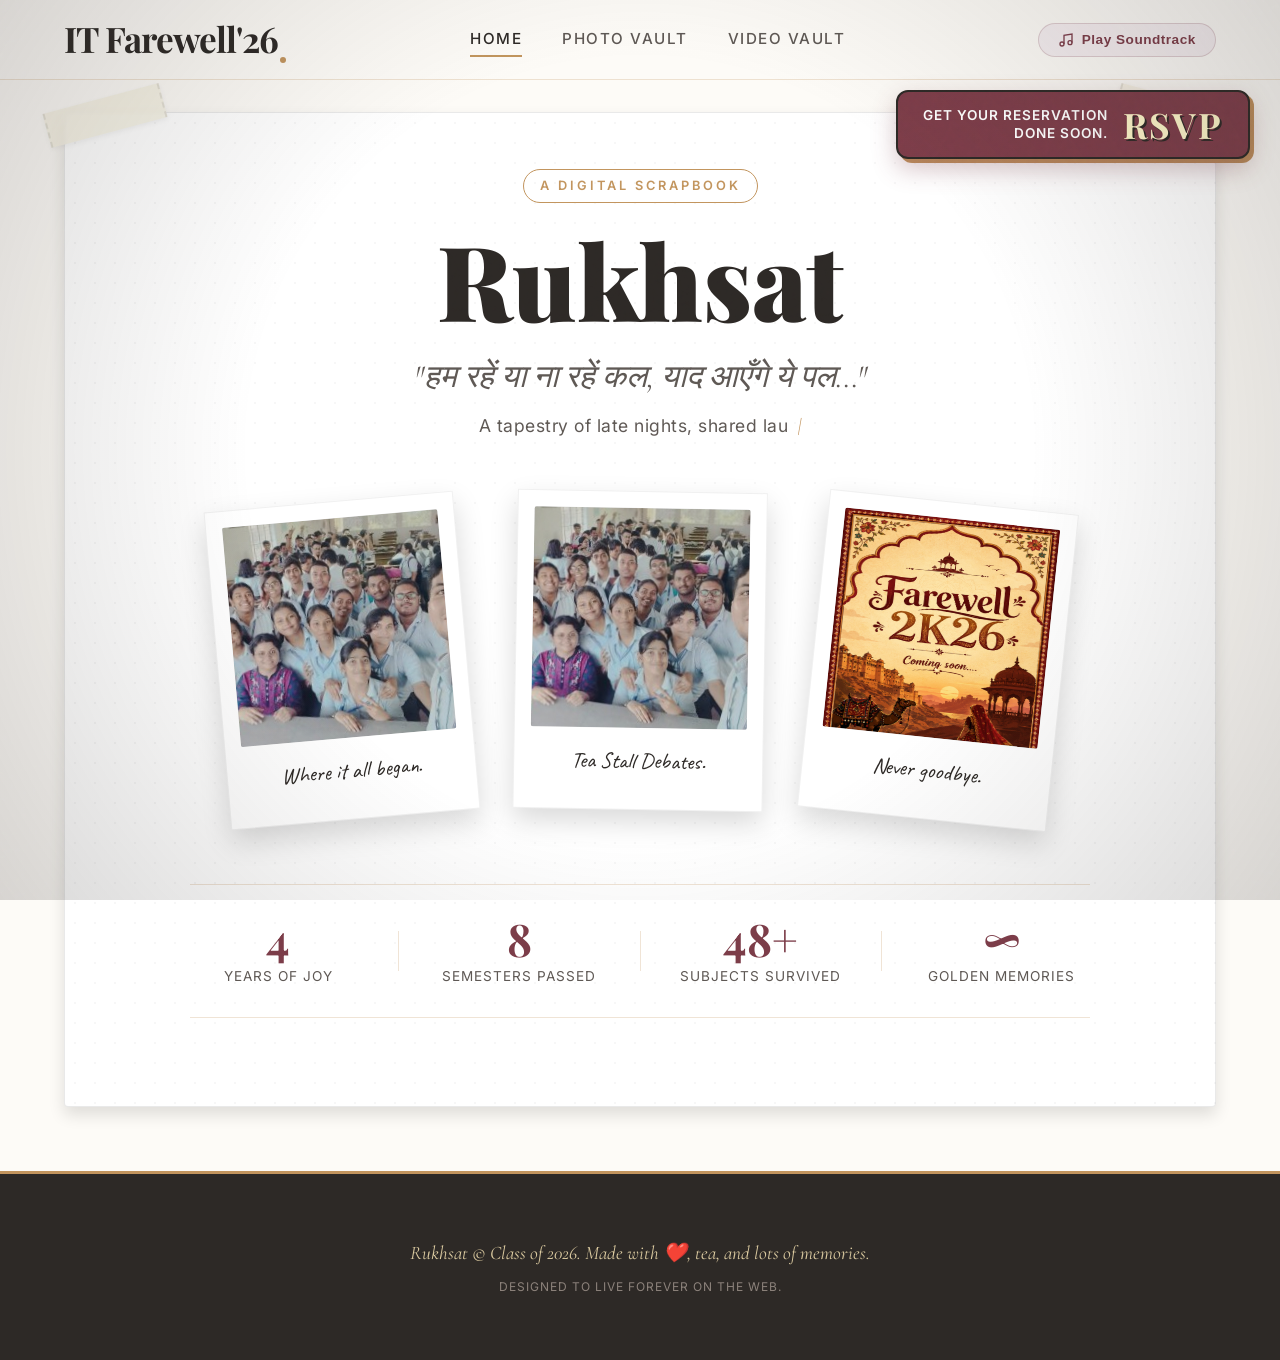
==== commit 0d74905c: "feat: add MongoDB storage, memory caching, and GraphQL API, alongside navigation and UI improvements" ====
--- a/index.html
+++ b/index.html
@@ -35,8 +35,27 @@
         </svg>
         <span class="music-status-text">Play Soundtrack</span>
       </button>
+      <button class="hamburger-btn" id="menu-toggle" aria-label="Toggle Menu">
+        <span></span>
+        <span></span>
+        <span></span>
+      </button>
     </div>
   </header>
+
+  <!-- Mobile Drawer Overlay -->
+  <div class="nav-drawer" id="nav-drawer">
+    <div class="drawer-header">
+      <div class="logo">IT Farewell'26</div>
+      <button class="drawer-close-btn" id="menu-close" aria-label="Close Menu">&times;</button>
+    </div>
+    <nav class="drawer-links">
+      <a href="index.html" class="active">Home</a>
+      <a href="photo-vault.html">Photo Vault</a>
+      <a href="video-vault.html">Video Vault</a>
+      <a href="rsvp.html">RSVP Desk</a>
+    </nav>
+  </div>
 
   <section class="hero-section" id="hero">
     <div class="scrapbook-page hero-card">
--- a/styles.css
+++ b/styles.css
@@ -223,6 +223,12 @@
   width: 100%;
 }
 
+.header-actions {
+  display: flex;
+  align-items: center;
+  gap: 12px;
+}
+
 /* Minimalist Music Toggle button in Navbar */
 .music-toggle-btn {
   background: var(--rose-burgundy-light);
@@ -638,7 +644,8 @@
 .polaroid-img-placeholder img {
   width: 100%;
   height: 100%;
-  object-fit: contain;
+  object-fit: cover;
+  object-position: center;
   border-radius: 2px;
 }
 
@@ -788,7 +795,8 @@
   max-width: 600px;
 }
 
-#video-search {
+#video-search,
+#student-search-input {
   width: 100%;
   padding: 1rem 1.5rem 1rem 3rem;
   border: 2px solid var(--text-charcoal);
@@ -801,7 +809,8 @@
   transition: all var(--transition-speed) ease;
 }
 
-#video-search:focus {
+#video-search:focus,
+#student-search-input:focus {
   box-shadow: 5px 5px 0 var(--sepia-gold);
   transform: translate(-2px, -2px);
 }
@@ -1625,32 +1634,172 @@
   }
 }
 
+/* Mobile Navigation Hamburger & Drawer Styles */
+.hamburger-btn {
+  display: none;
+  flex-direction: column;
+  justify-content: space-between;
+  width: 24px;
+  height: 18px;
+  background: transparent;
+  border: none;
+  cursor: pointer;
+  padding: 0;
+  z-index: 1010;
+  margin-left: 1rem;
+}
+
+.hamburger-btn span {
+  width: 100%;
+  height: 2px;
+  background-color: var(--text-charcoal);
+  border-radius: 2px;
+  transition: all 0.3s ease;
+}
+
+.nav-drawer {
+  position: fixed;
+  top: 0;
+  right: -100%;
+  width: 75%;
+  max-width: 320px;
+  height: 100vh;
+  background-color: rgba(253, 251, 247, 0.98);
+  backdrop-filter: blur(20px);
+  box-shadow: -10px 0 30px rgba(45, 41, 38, 0.15);
+  z-index: 2000;
+  padding: 2rem 1.5rem;
+  display: flex;
+  flex-direction: column;
+  transition: right 0.4s cubic-bezier(0.16, 1, 0.3, 1);
+  border-left: 1.5px solid var(--border-sepia);
+}
+
+.nav-drawer.open {
+  right: 0;
+}
+
+.drawer-header {
+  display: flex;
+  justify-content: space-between;
+  align-items: center;
+  margin-bottom: 3rem;
+  border-bottom: 1.5px dashed var(--border-sepia);
+  padding-bottom: 1rem;
+}
+
+.drawer-close-btn {
+  font-size: 2.2rem;
+  background: transparent;
+  border: none;
+  color: var(--text-charcoal);
+  cursor: pointer;
+  line-height: 1;
+}
+
+.drawer-links {
+  display: flex;
+  flex-direction: column;
+  gap: 1.8rem;
+}
+
+.drawer-links a {
+  font-family: var(--font-title);
+  font-size: 1.6rem;
+  color: var(--text-charcoal);
+  text-decoration: none;
+  font-weight: 600;
+  transition: all 0.2s ease;
+  display: flex;
+  align-items: center;
+}
+
+.drawer-links a:hover,
+.drawer-links a.active {
+  color: var(--rose-burgundy);
+  transform: translateX(5px);
+}
+
+.drawer-links a.active::after {
+  content: '';
+  display: inline-block;
+  width: 8px;
+  height: 8px;
+  background-color: var(--sepia-gold);
+  border-radius: 50%;
+  margin-left: 10px;
+  border: 1px solid var(--text-charcoal);
+}
+
+
 @media (max-width: 768px) {
   section {
-    padding: 4rem 1.5rem;
+    padding: 3rem 1rem;
   }
   .navbar {
-    height: 70px;
-    padding: 0 1.5rem;
+    height: 60px;
+    padding: 0 1rem;
+  }
+  .navbar.scrolled {
+    height: 60px;
   }
   .logo {
-    font-size: 1.8rem;
+    font-size: 1.3rem;
+  }
+  .logo::after {
+    bottom: 2px;
+    right: -6px;
+    width: 4px;
+    height: 4px;
   }
   .nav-links {
-    display: none; /* In a production scale project you'd make a burger, but we are designing clean simple navigation */
+    display: none !important;
+  }
+  .hamburger-btn {
+    display: flex !important;
   }
   .music-status-text {
     display: none;
   }
+  .music-toggle-btn {
+    padding: 0.35rem 0.75rem;
+    font-size: 0.72rem;
+    gap: 4px;
+  }
+  .music-icon {
+    width: 13px;
+    height: 13px;
+  }
+  .hero-section {
+    padding: calc(60px + 1.5rem) 1rem 2rem 1rem;
+    min-height: 80vh;
+  }
+  .scrapbook-page {
+    padding: 1.5rem;
+  }
   .hero-title {
-    font-size: 3.8rem;
+    font-size: 2.8rem;
   }
   .hero-subtitle {
-    font-size: 1.35rem;
+    font-size: 1.1rem;
+    margin-bottom: 2rem;
+    min-height: 80px;
+    display: flex;
+    flex-direction: column;
+    justify-content: center;
+    align-items: center;
+    word-break: keep-all;
+  }
+  .polaroid-stack-container {
+    gap: 1.5rem;
+  }
+  .showcase-polaroid {
+    width: 220px;
   }
   .stats-row {
     flex-wrap: wrap;
     gap: 1.5rem 0.5rem;
+    padding: 1.2rem 0;
   }
   .stat-item {
     flex: 0 0 45%;
@@ -1660,17 +1809,68 @@
   }
   .video-grid {
     grid-template-columns: 1fr;
-    gap: 2.5rem;
+    gap: 2rem;
   }
   .cassette-widget {
     left: 50%;
     transform: translateX(-50%) translateY(0);
-    bottom: 15px;
-    width: 90%;
+    bottom: 10px;
+    width: 92%;
     max-width: 320px;
   }
   .cassette-widget.collapsed {
     transform: translateX(-50%) translateY(calc(100% - 40px));
+  }
+  .rsvp-card {
+    padding: 1.5rem 1rem;
+  }
+  .rsvp-choices-grid, .small-choices {
+    grid-template-columns: 1fr;
+    gap: 12px;
+  }
+  .choice-card {
+    padding: 1.1rem;
+  }
+  .verify-email-display {
+    flex-direction: column;
+    align-items: flex-start;
+    gap: 8px;
+    padding: 1rem;
+  }
+  .email-value {
+    font-size: 0.95rem;
+  }
+  .rsvp-submit-btn {
+    padding: 1rem;
+    font-size: 0.95rem;
+  }
+  .rsvp-overlay {
+    padding: 1.5rem;
+  }
+  .guestbook-layout {
+    flex-direction: column;
+    gap: 2rem;
+  }
+  .writing-desk {
+    flex: none;
+    width: 100%;
+  }
+  .timeline-line {
+    left: 20px;
+  }
+  .timeline-item {
+    padding-left: 45px;
+    padding-right: 0;
+  }
+  .timeline-item.left .timeline-badge,
+  .timeline-item.right .timeline-badge {
+    left: 0px;
+    width: 40px;
+    height: 40px;
+    font-size: 0.75rem;
+  }
+  .showcase-polaroid, .polaroid-card, .polaroid-1, .polaroid-2, .polaroid-3 {
+    transform: none !important;
   }
 }
 
@@ -1691,7 +1891,7 @@
   gap: 15px;
   box-shadow: 0 10px 25px rgba(124, 61, 73, 0.3), 4px 4px 0 var(--sepia-gold);
   z-index: 1001;
-  transition: all var(--transition-speed) ease;
+  transition: background var(--transition-speed) ease, color var(--transition-speed) ease, transform var(--transition-speed) ease, box-shadow var(--transition-speed) ease;
   border: 2px solid var(--text-charcoal);
 }
 
@@ -1722,10 +1922,24 @@
 
 @media (max-width: 768px) {
   .floating-rsvp-btn {
-    bottom: 20px;
-    right: 20px;
-    padding: 10px 18px;
-    font-size: 0.8rem;
+    position: fixed !important;
+    top: auto !important;
+    bottom: 20px !important;
+    right: 20px !important;
+    z-index: 10005 !important;
+    display: flex !important;
+    padding: 8px 16px;
+    border-radius: 30px;
+    gap: 0;
+    box-shadow: 0 6px 15px rgba(124, 61, 73, 0.3), 3px 3px 0 var(--sepia-gold);
+  }
+  .rsvp-btn-text {
+    display: none;
+  }
+  .rsvp-btn-seal {
+    font-size: 1.2rem;
+    letter-spacing: 1.5px;
+    text-shadow: 1px 1px 0px var(--text-charcoal);
   }
 }
 
@@ -2089,16 +2303,44 @@
 }
 
 @media (max-width: 768px) {
+  #video-search,
+  #student-search-input {
+    padding: 0.8rem 1.2rem 0.8rem 2.6rem !important;
+    font-size: 0.95rem !important;
+  }
+  .search-icon {
+    left: 0.8rem !important;
+    width: 16px !important;
+    height: 16px !important;
+  }
   .rsvp-choices-grid {
-    grid-template-columns: 1fr;
-    gap: 12px;
+    grid-template-columns: 1fr !important;
+    gap: 12px !important;
   }
   .small-choices {
-    grid-template-columns: 1fr;
-  }
-  .rsvp-card {
-    padding: 2.2rem 1.5rem;
-  }
-}
-
-
+    grid-template-columns: 1fr !important;
+    max-width: 100% !important;
+  }
+  .choice-card {
+    padding: 1.1rem !important;
+  }
+  .verify-email-display {
+    flex-direction: column !important;
+    align-items: flex-start !important;
+    gap: 8px !important;
+    padding: 1rem !important;
+  }
+  .email-value {
+    font-size: 0.95rem !important;
+  }
+  .rsvp-submit-btn {
+    padding: 1rem !important;
+    font-size: 0.95rem !important;
+  }
+  .rsvp-overlay {
+    padding: 1.5rem !important;
+  }
+}
+
+
+
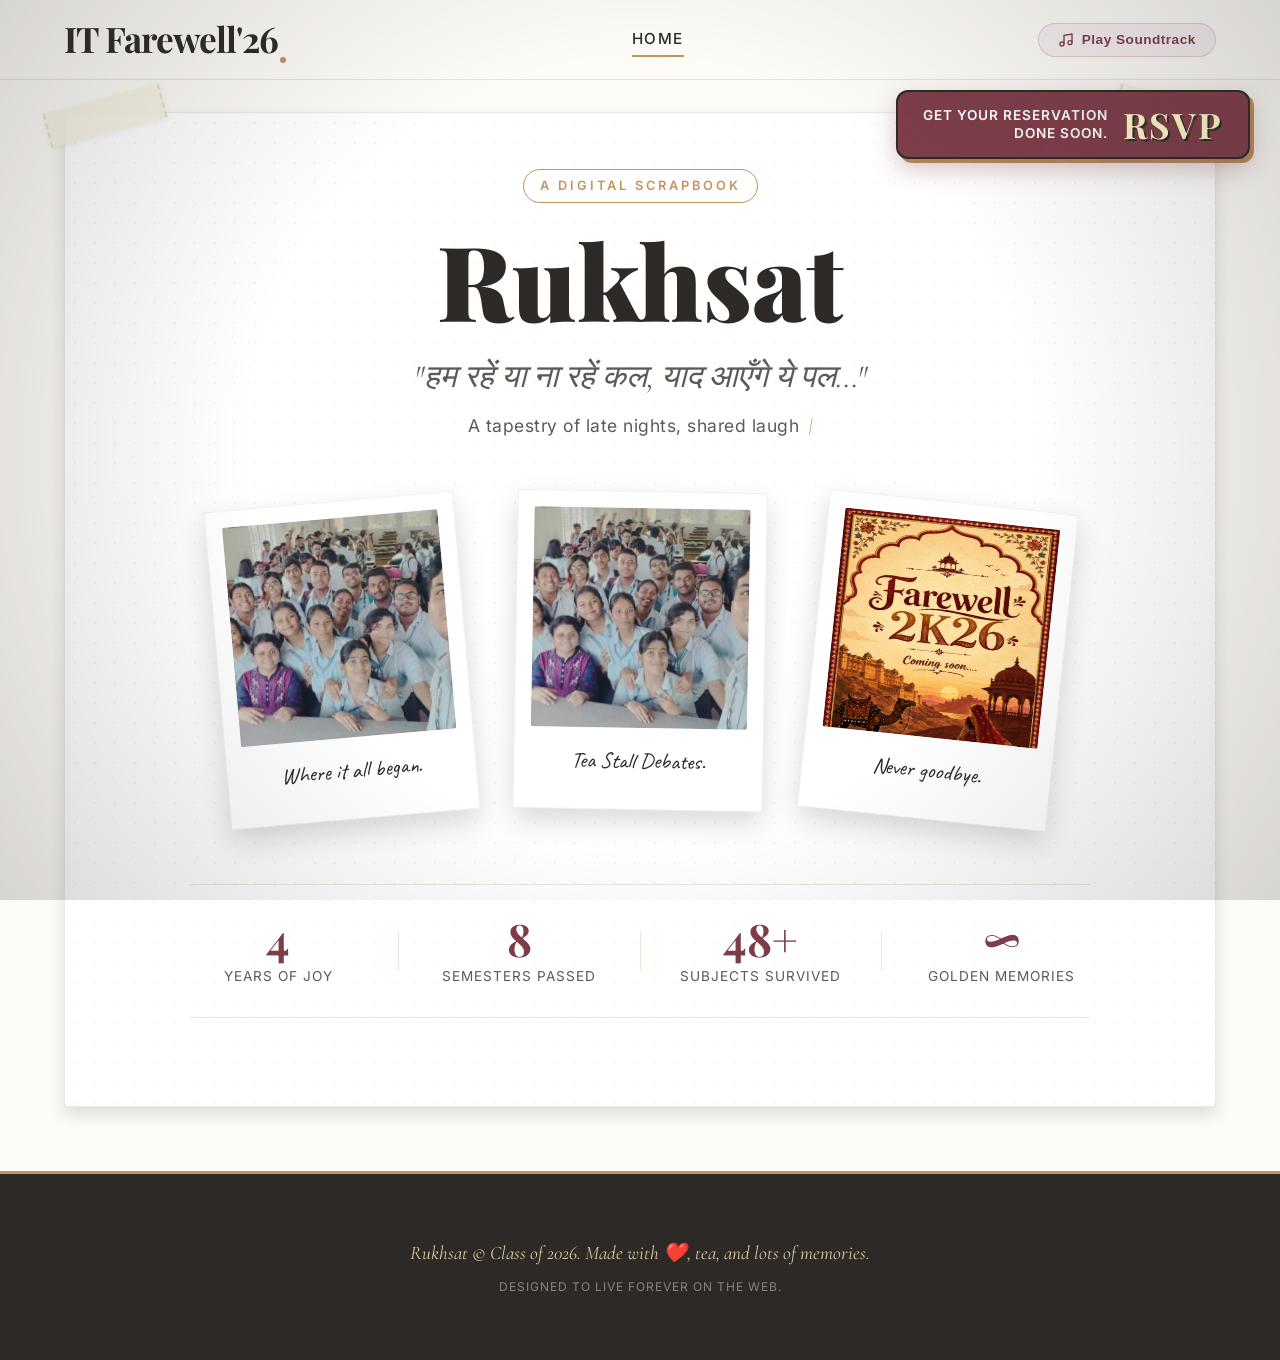
==== commit f502ab82: "refactor: comment out photo and video vault links across all navigation menus" ====
--- a/index.html
+++ b/index.html
@@ -23,8 +23,8 @@
     <div class="logo">IT Farewell'26</div>
     <nav class="nav-links">
       <a href="index.html" class="active">Home</a>
-      <a href="photo-vault.html">Photo Vault</a>
-      <a href="video-vault.html">Video Vault</a>
+      <!-- <a href="photo-vault.html">Photo Vault</a> -->
+      <!-- <a href="video-vault.html">Video Vault</a> -->
     </nav>
     <div class="header-actions">
       <button class="music-toggle-btn" id="music-quick-btn" title="Toggle Background Music">
@@ -51,8 +51,8 @@
     </div>
     <nav class="drawer-links">
       <a href="index.html" class="active">Home</a>
-      <a href="photo-vault.html">Photo Vault</a>
-      <a href="video-vault.html">Video Vault</a>
+      <!-- <a href="photo-vault.html">Photo Vault</a> -->
+      <!-- <a href="video-vault.html">Video Vault</a> -->
       <a href="rsvp.html">RSVP Desk</a>
     </nav>
   </div>
--- a/styles.css
+++ b/styles.css
@@ -2030,9 +2030,10 @@
   border-bottom: none;
 }
 
-.autocomplete-item:hover {
+.autocomplete-item:hover,
+.autocomplete-item.highlighted {
   background: var(--rose-burgundy-light);
-  color: var(--rose-burgundy);
+  color: var(--rose-burgundy) !important;
 }
 
 /* Selected student pill styling */
@@ -2342,5 +2343,40 @@
   }
 }
 
-
-
+/* Privacy RSVP Completed Card Styles */
+.rsvp-privacy-card {
+  margin-top: 25px;
+  background-color: var(--sage-green-light);
+  border: 1px dashed var(--sage-green);
+  border-radius: 8px;
+  padding: 25px 20px;
+  text-align: center;
+  animation: fadeIn 0.4s ease;
+}
+
+.privacy-card-inner {
+  display: flex;
+  flex-direction: column;
+  align-items: center;
+  justify-content: center;
+}
+
+.privacy-card-icon {
+  font-size: 2rem;
+  margin-bottom: 10px;
+}
+
+.privacy-card-title {
+  font-size: 1.8rem;
+  color: var(--sage-green);
+  margin-bottom: 8px;
+  font-family: var(--font-title);
+  font-weight: 600;
+}
+
+.privacy-card-text {
+  font-size: 1.05rem;
+  color: var(--text-charcoal);
+  font-family: var(--font-serif);
+  line-height: 1.5;
+}
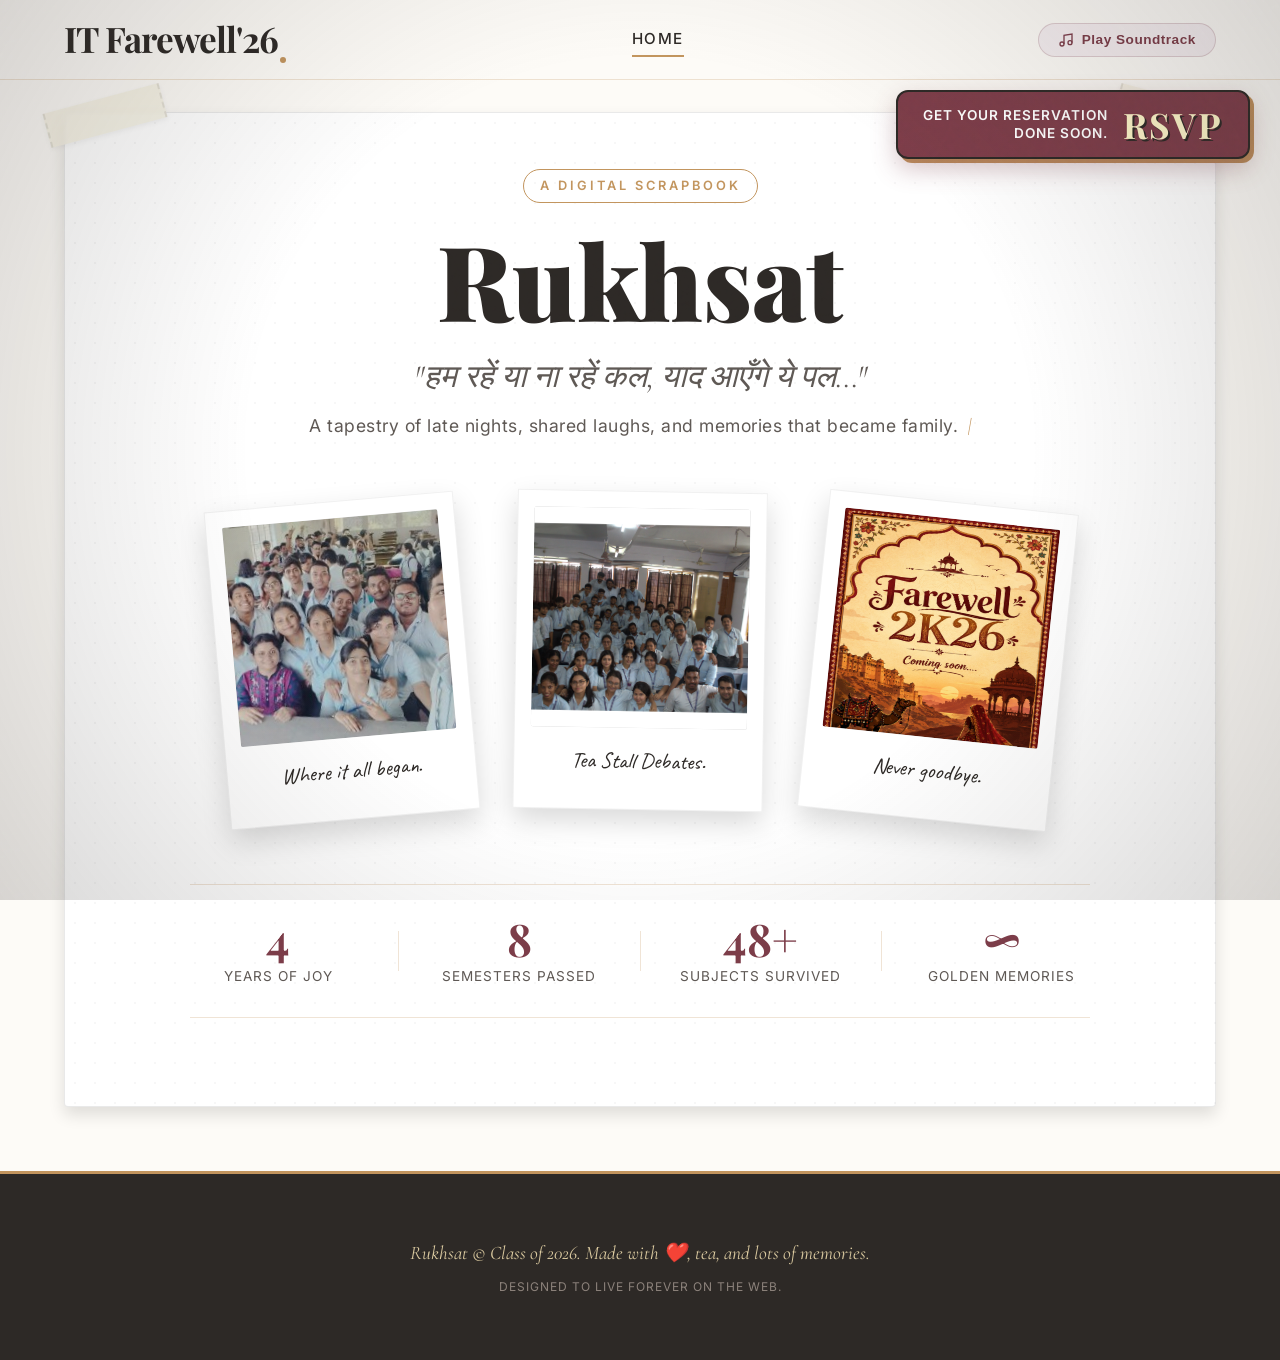
==== commit d70359f1: "rsvp and photo modify" ====
--- a/index.html
+++ b/index.html
@@ -77,7 +77,7 @@
           <p class="polaroid-caption">Where it all began.</p>
         </div>
         <div class="showcase-polaroid polaroid-2">
-          <div class="polaroid-img-placeholder custom-photo"><img src="images/semester1.jpg" alt="Semester 1 Memory"></div>
+          <div class="polaroid-img-placeholder custom-photo"><img src="images/Group.jpg" alt="Group Photo"></div>
           <p class="polaroid-caption">Tea Stall Debates.</p>
         </div>
         <div class="showcase-polaroid polaroid-3">
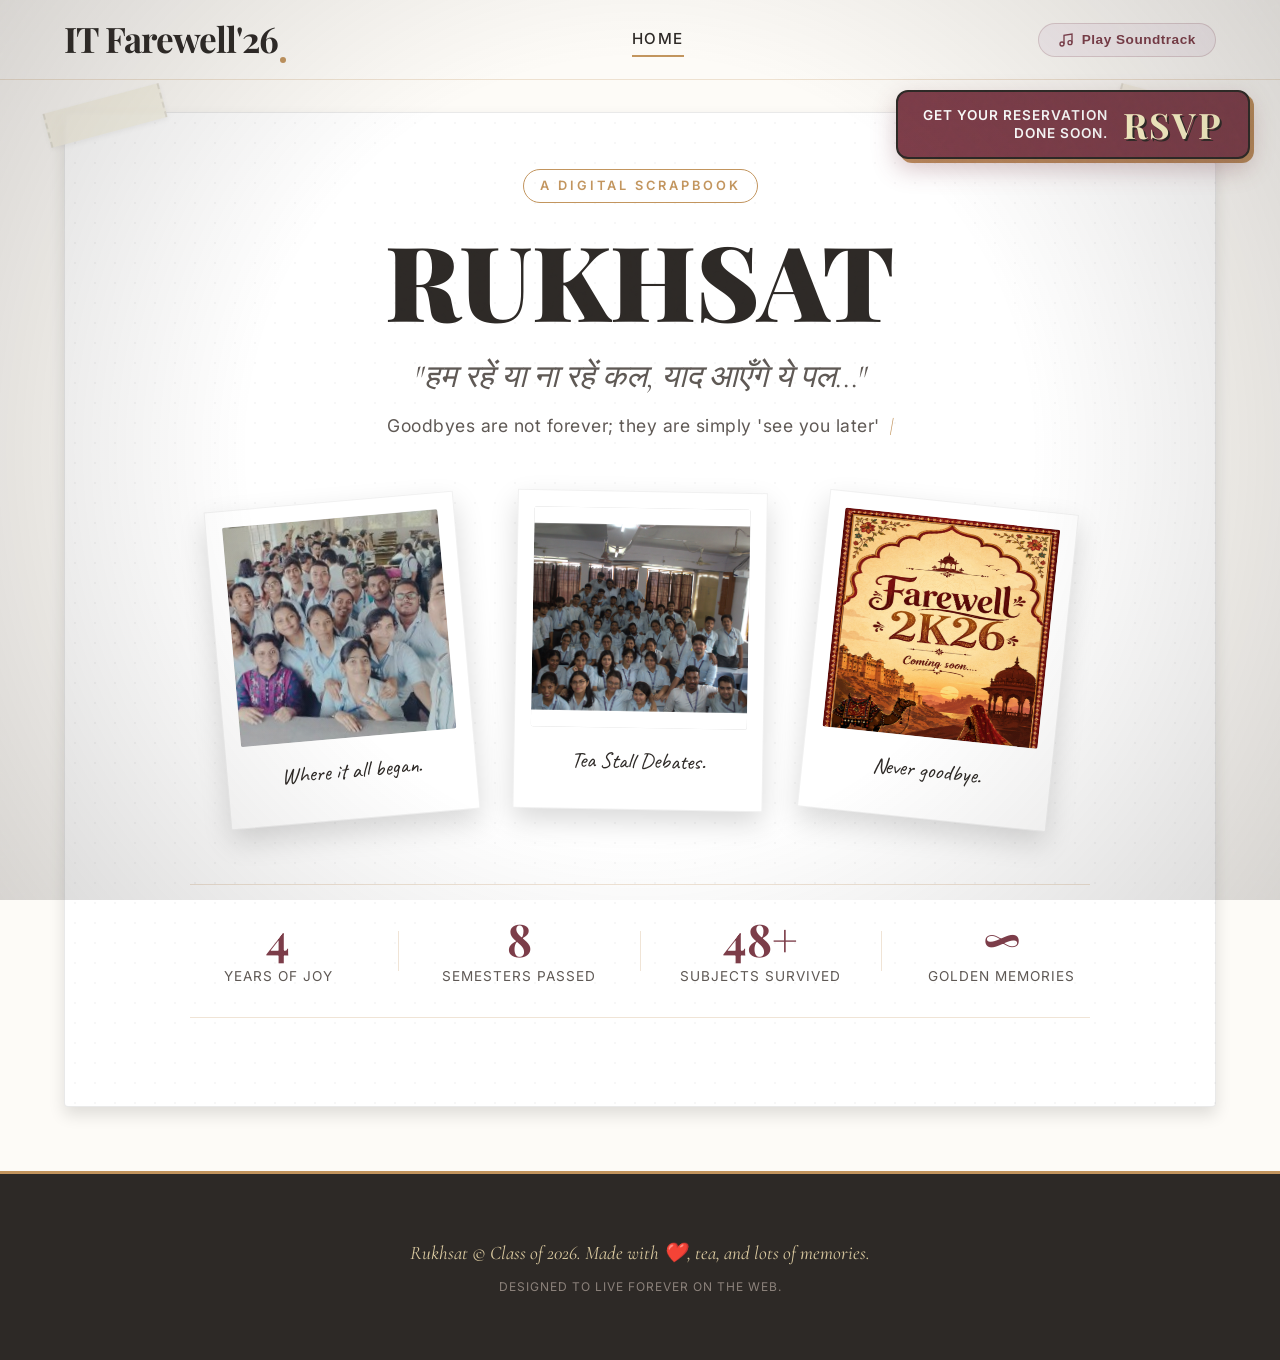
==== commit 7b0f85dc: "RUKHSAT" ====
--- a/index.html
+++ b/index.html
@@ -7,7 +7,7 @@
   <title>Rukhsat — The Farewell '26 (Home)</title>
   <link rel="preconnect" href="https://fonts.googleapis.com">
   <link rel="preconnect" href="https://fonts.gstatic.com" crossorigin>
-  <link href="https://fonts.googleapis.com/css2?family=Caveat:wght@400..700&family=Cormorant+Garamond:ital,wght@0,300;0,400;0,600;1,300;1,400&family=Inter:wght@300;400;500;600&family=Playfair+Display:ital,wght@0,400..900;1,400..900&display=swap" rel="stylesheet">
+  <link href="https://fonts.googleapis.com/css2?family=Caveat:wght@400..700&family=Cormorant+Garamond:ital,wght@0,300;0,400;0,600;1,300;1,400&family=Inter:wght@300;400;500;600&family=Playfair+Display:ital,wght@0,400..900;1,400..900&family=Rubik+Wet+Paint&display=swap" rel="stylesheet">
   <link rel="stylesheet" href="styles.css">
   <script src="security.js"></script>
 </head>
@@ -63,7 +63,7 @@
       <div class="tape-sticker sticker-top-right"></div>
       <div class="hero-intro">
         <span class="retro-badge">A Digital Scrapbook</span>
-        <h1 class="hero-title">Rukhsat</h1>
+        <h1 class="hero-title">RUKHSAT</h1>
         <p class="hero-subtitle">
           "हम रहें या ना रहें कल, याद आएँगे ये पल..."<br>
           <span class="subtitle-en" id="hero-typing-text" aria-live="polite"></span>
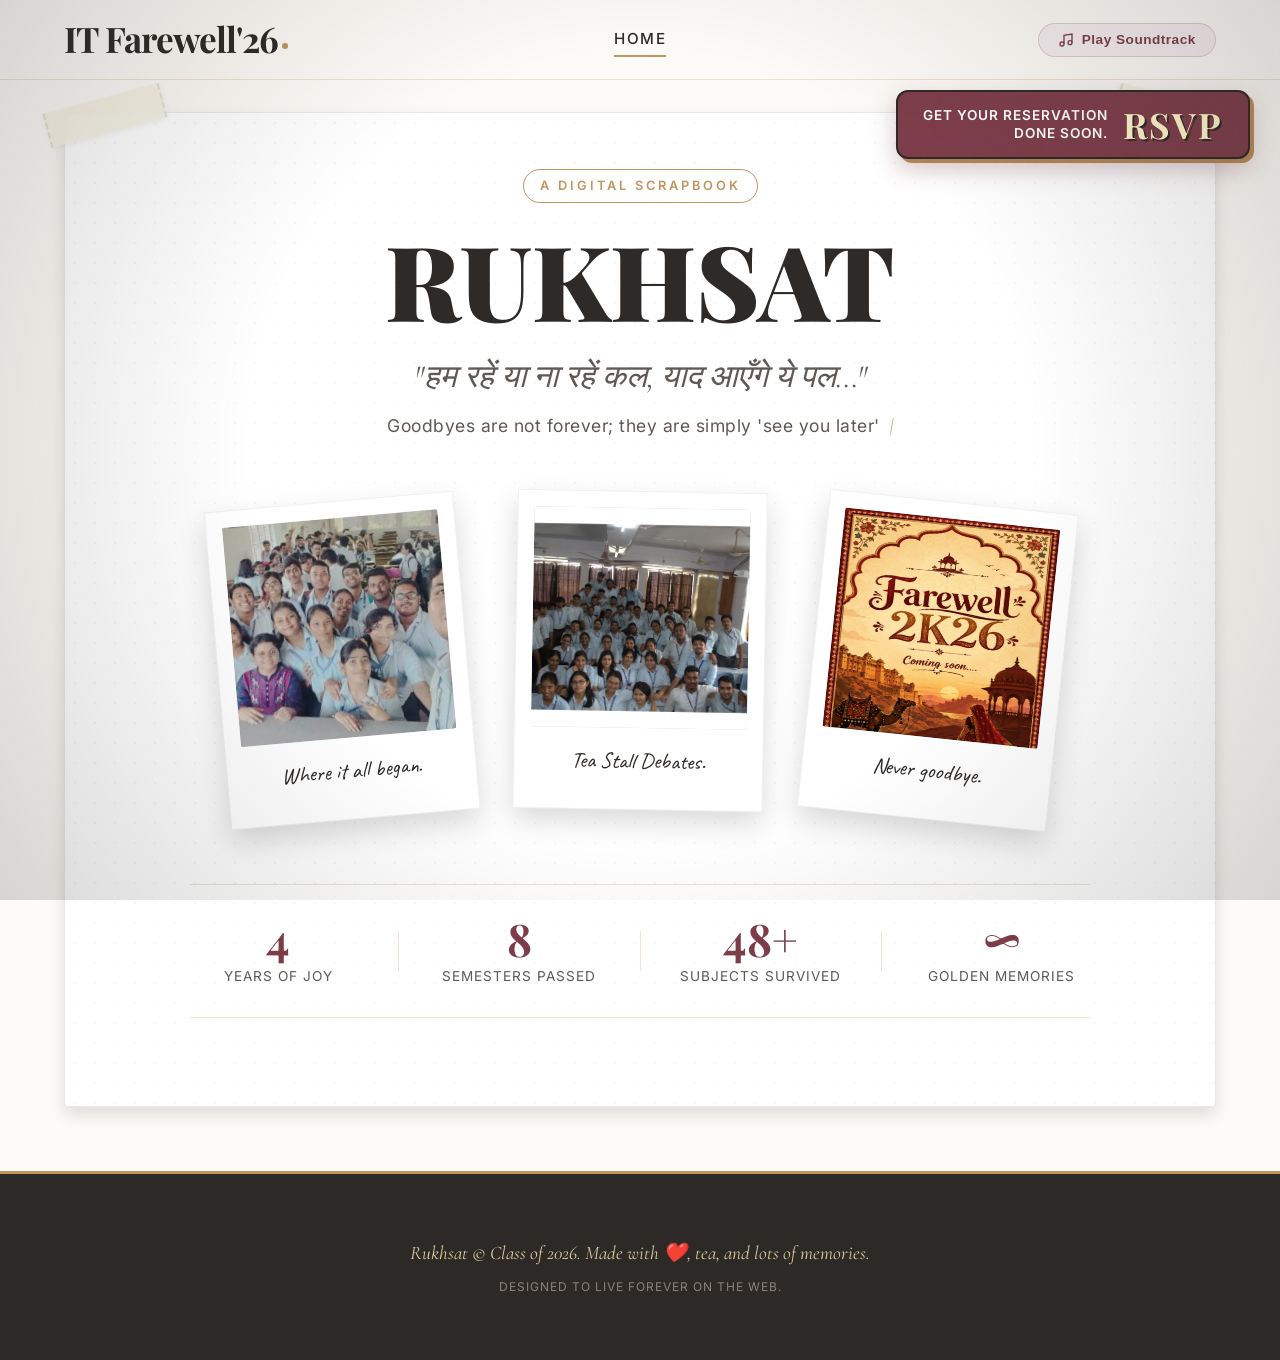
==== commit 23db9870: "Animation added" ====
--- a/index.html
+++ b/index.html
@@ -1,113 +1,255 @@
-<!DOCTYPE html>
+<!doctype html>
 <html lang="en">
-<head>
-  <meta charset="UTF-8">
-  <meta name="viewport" content="width=device-width, initial-scale=1.0">
-  <meta name="description" content="RUKHSAT - College farewell scrapbook.">
-  <title>Rukhsat — The Farewell '26 (Home)</title>
-  <link rel="preconnect" href="https://fonts.googleapis.com">
-  <link rel="preconnect" href="https://fonts.gstatic.com" crossorigin>
-  <link href="https://fonts.googleapis.com/css2?family=Caveat:wght@400..700&family=Cormorant+Garamond:ital,wght@0,300;0,400;0,600;1,300;1,400&family=Inter:wght@300;400;500;600&family=Playfair+Display:ital,wght@0,400..900;1,400..900&family=Rubik+Wet+Paint&display=swap" rel="stylesheet">
-  <link rel="stylesheet" href="styles.css">
-  <script src="security.js"></script>
-</head>
-<body>
-  <div class="film-grain"></div>
-  <div class="vignette"></div>
-
-  <audio id="bg-audio" loop autoplay data-track-title="Woh Din">
-    <source src="audio/woh_din.mp3" type="audio/mpeg">
-  </audio>
-
-  <header class="navbar">
-    <div class="logo">IT Farewell'26</div>
-    <nav class="nav-links">
-      <a href="index.html" class="active">Home</a>
-      <!-- <a href="photo-vault.html">Photo Vault</a> -->
-      <!-- <a href="video-vault.html">Video Vault</a> -->
-    </nav>
-    <div class="header-actions">
-      <button class="music-toggle-btn" id="music-quick-btn" title="Toggle Background Music">
-        <svg xmlns="http://www.w3.org/2000/svg" viewBox="0 0 24 24" fill="none" stroke="currentColor" stroke-width="2" class="music-icon paused">
-          <path d="M9 18V5l12-2v13"></path>
-          <circle cx="6" cy="18" r="3"></circle>
-          <circle cx="18" cy="16" r="3"></circle>
-        </svg>
-        <span class="music-status-text">Play Soundtrack</span>
-      </button>
-      <button class="hamburger-btn" id="menu-toggle" aria-label="Toggle Menu">
-        <span></span>
-        <span></span>
-        <span></span>
-      </button>
-    </div>
-  </header>
-
-  <!-- Mobile Drawer Overlay -->
-  <div class="nav-drawer" id="nav-drawer">
-    <div class="drawer-header">
-      <div class="logo">IT Farewell'26</div>
-      <button class="drawer-close-btn" id="menu-close" aria-label="Close Menu">&times;</button>
-    </div>
-    <nav class="drawer-links">
-      <a href="index.html" class="active">Home</a>
-      <!-- <a href="photo-vault.html">Photo Vault</a> -->
-      <!-- <a href="video-vault.html">Video Vault</a> -->
-      <a href="rsvp.html">RSVP Desk</a>
-    </nav>
-  </div>
-
-  <section class="hero-section" id="hero">
-    <div class="scrapbook-page hero-card">
-      <div class="tape-sticker sticker-top-left"></div>
-      <div class="tape-sticker sticker-top-right"></div>
-      <div class="hero-intro">
-        <span class="retro-badge">A Digital Scrapbook</span>
-        <h1 class="hero-title">RUKHSAT</h1>
-        <p class="hero-subtitle">
-          "हम रहें या ना रहें कल, याद आएँगे ये पल..."<br>
-          <span class="subtitle-en" id="hero-typing-text" aria-live="polite"></span>
-          <span class="typing-cursor" aria-hidden="true">|</span>
-        </p>
-      </div>
-
-      <div class="polaroid-stack-container">
-        <div class="showcase-polaroid polaroid-1">
-          <div class="polaroid-img-placeholder custom-photo"><img src="images/semester1.jpg" alt="Semester 1 Memory"></div>
-          <p class="polaroid-caption">Where it all began.</p>
+    <head>
+        <meta charset="UTF-8" />
+        <meta
+            name="viewport"
+            content="width=device-width, initial-scale=1.0"
+        />
+        <meta
+            name="description"
+            content="RUKHSAT - College farewell scrapbook."
+        />
+        <title>Rukhsat — The Farewell '26 (Home)</title>
+        <link
+            rel="preconnect"
+            href="https://fonts.googleapis.com"
+        />
+        <link
+            rel="preconnect"
+            href="https://fonts.gstatic.com"
+            crossorigin
+        />
+        <link
+            href="https://fonts.googleapis.com/css2?family=Caveat:wght@400..700&family=Cormorant+Garamond:ital,wght@0,300;0,400;0,600;1,300;1,400&family=Inter:wght@300;400;500;600&family=Playfair+Display:ital,wght@0,400..900;1,400..900&family=Rubik+Wet+Paint&display=swap"
+            rel="stylesheet"
+        />
+        <link rel="stylesheet" href="styles.css" />
+        <script src="security.js"></script>
+    </head>
+    <body>
+        <div class="film-grain"></div>
+        <div class="vignette"></div>
+
+        <audio
+            id="bg-audio"
+            loop
+            autoplay
+            data-track-title="Mehmaan"
+        >
+            <source
+                src="audio/rajasthani.mp3"
+                type="audio/mpeg"
+            />
+        </audio>
+
+        <header class="navbar">
+            <div class="logo">IT Farewell'26</div>
+            <nav class="nav-links">
+                <a href="index.html" class="active">Home</a>
+                <!-- <a href="photo-vault.html">Photo Vault</a> -->
+                <!-- <a href="video-vault.html">Video Vault</a> -->
+            </nav>
+            <div class="header-actions">
+                <button
+                    class="music-toggle-btn"
+                    id="music-quick-btn"
+                    title="Toggle Background Music"
+                >
+                    <svg
+                        xmlns="http://www.w3.org/2000/svg"
+                        viewBox="0 0 24 24"
+                        fill="none"
+                        stroke="currentColor"
+                        stroke-width="2"
+                        class="music-icon paused"
+                    >
+                        <path d="M9 18V5l12-2v13"></path>
+                        <circle
+                            cx="6"
+                            cy="18"
+                            r="3"
+                        ></circle>
+                        <circle
+                            cx="18"
+                            cy="16"
+                            r="3"
+                        ></circle>
+                    </svg>
+                    <span class="music-status-text"
+                        >Play Soundtrack</span
+                    >
+                </button>
+                <button
+                    class="hamburger-btn"
+                    id="menu-toggle"
+                    aria-label="Toggle Menu"
+                >
+                    <span></span>
+                    <span></span>
+                    <span></span>
+                </button>
+            </div>
+        </header>
+
+        <!-- Mobile Drawer Overlay -->
+        <div class="nav-drawer" id="nav-drawer">
+            <div class="drawer-header">
+                <div class="logo">IT Farewell'26</div>
+                <button
+                    class="drawer-close-btn"
+                    id="menu-close"
+                    aria-label="Close Menu"
+                >
+                    &times;
+                </button>
+            </div>
+            <nav class="drawer-links">
+                <a href="index.html" class="active">Home</a>
+                <!-- <a href="photo-vault.html">Photo Vault</a> -->
+                <!-- <a href="video-vault.html">Video Vault</a> -->
+                <a href="rsvp.html">RSVP Desk</a>
+            </nav>
         </div>
-        <div class="showcase-polaroid polaroid-2">
-          <div class="polaroid-img-placeholder custom-photo"><img src="images/Group.jpg" alt="Group Photo"></div>
-          <p class="polaroid-caption">Tea Stall Debates.</p>
+
+        <section class="hero-section" id="hero">
+            <div class="scrapbook-page hero-card">
+                <div
+                    class="tape-sticker sticker-top-left"
+                ></div>
+                <div
+                    class="tape-sticker sticker-top-right"
+                ></div>
+                <div class="hero-intro">
+                    <span class="retro-badge"
+                        >A Digital Scrapbook</span
+                    >
+                    <h1 class="hero-title">RUKHSAT</h1>
+                    <p class="hero-subtitle">
+                        "हम रहें या ना रहें कल, याद आएँगे ये
+                        पल..."<br />
+                        <span
+                            class="subtitle-en"
+                            id="hero-typing-text"
+                            aria-live="polite"
+                        ></span>
+                        <span
+                            class="typing-cursor"
+                            aria-hidden="true"
+                            >|</span
+                        >
+                    </p>
+                </div>
+
+                <div class="polaroid-stack-container">
+                    <div
+                        class="showcase-polaroid polaroid-1"
+                    >
+                        <div
+                            class="polaroid-img-placeholder custom-photo"
+                        >
+                            <img
+                                src="images/semester1.jpg"
+                                alt="Semester 1 Memory"
+                            />
+                        </div>
+                        <p class="polaroid-caption">
+                            Where it all began.
+                        </p>
+                    </div>
+                    <div
+                        class="showcase-polaroid polaroid-2"
+                    >
+                        <div
+                            class="polaroid-img-placeholder custom-photo"
+                        >
+                            <img
+                                src="images/Group.jpg"
+                                alt="Group Photo"
+                            />
+                        </div>
+                        <p class="polaroid-caption">
+                            Tea Stall Debates.
+                        </p>
+                    </div>
+                    <div
+                        class="showcase-polaroid polaroid-3"
+                    >
+                        <div
+                            class="polaroid-img-placeholder custom-photo"
+                        >
+                            <img
+                                src="images/farewell'26.png"
+                                alt="Farewell'26"
+                                class="only-this"
+                            />
+                        </div>
+                        <p class="polaroid-caption">
+                            Never goodbye.
+                        </p>
+                    </div>
+                </div>
+
+                <div class="stats-row">
+                    <div class="stat-item">
+                        <span class="stat-number">4</span
+                        ><span class="stat-label"
+                            >Years of Joy</span
+                        >
+                    </div>
+                    <div class="stat-divider"></div>
+                    <div class="stat-item">
+                        <span class="stat-number">8</span
+                        ><span class="stat-label"
+                            >Semesters Passed</span
+                        >
+                    </div>
+                    <div class="stat-divider"></div>
+                    <div class="stat-item">
+                        <span class="stat-number">48+</span
+                        ><span class="stat-label"
+                            >Subjects Survived</span
+                        >
+                    </div>
+                    <div class="stat-divider"></div>
+                    <div class="stat-item">
+                        <span class="stat-number">∞</span
+                        ><span class="stat-label"
+                            >Golden Memories</span
+                        >
+                    </div>
+                </div>
+            </div>
+        </section>
+
+        <footer class="footer">
+            <p class="footer-text">
+                Rukhsat © Class of 2026. Made with ❤️, tea,
+                and lots of memories.
+            </p>
+            <p class="footer-subtext">
+                Designed to live forever on the web.
+            </p>
+        </footer>
+
+        <a
+            href="rsvp.html"
+            class="floating-rsvp-btn"
+            id="rsvp-float"
+        >
+            <span class="rsvp-btn-text"
+                >Get your reservation<br />done soon.</span
+            >
+            <div class="rsvp-btn-seal">RSVP</div>
+        </a>
+
+        <div class="corner-gif corner-gif-left hidden">
+            <img src="images/corner-left.gif" alt="" />
         </div>
-        <div class="showcase-polaroid polaroid-3">
-          <div class="polaroid-img-placeholder custom-photo"><img src="images/farewell'26.png" alt="Farewell'26" class="only-this"></div>
-          <p class="polaroid-caption">Never goodbye.</p>
+        <div class="corner-gif corner-gif-right hidden">
+            <img src="images/corner-right.gif" alt="" />
         </div>
-      </div>
-
-      <div class="stats-row">
-        <div class="stat-item"><span class="stat-number">4</span><span class="stat-label">Years of Joy</span></div>
-        <div class="stat-divider"></div>
-        <div class="stat-item"><span class="stat-number">8</span><span class="stat-label">Semesters Passed</span></div>
-        <div class="stat-divider"></div>
-        <div class="stat-item"><span class="stat-number">48+</span><span class="stat-label">Subjects Survived</span></div>
-        <div class="stat-divider"></div>
-        <div class="stat-item"><span class="stat-number">∞</span><span class="stat-label">Golden Memories</span></div>
-      </div>
-    </div>
-  </section>
-
-  <footer class="footer">
-    <p class="footer-text">Rukhsat © Class of 2026. Made with ❤️, tea, and lots of memories.</p>
-    <p class="footer-subtext">Designed to live forever on the web.</p>
-  </footer>
-
-  <a href="rsvp.html" class="floating-rsvp-btn" id="rsvp-float">
-    <span class="rsvp-btn-text">Get your reservation<br>done soon.</span>
-    <div class="rsvp-btn-seal">RSVP</div>
-  </a>
-
-  <script src="app.js"></script>
-</body>
-</html>+
+        <script src="app.js"></script>
+    </body>
+</html>
--- a/styles.css
+++ b/styles.css
@@ -1,2382 +1,2613 @@
-/* 
+/*
  * RUKHSAT — College Farewell CSS Stylesheet
  * Elegant, nostalgic, responsive, and detail-rich layout.
  */
 
 :root {
-  /* Color Palette */
-  --bg-linen: #fdfbf7;
-  --text-charcoal: #2d2926;
-  --text-muted: #5e5854;
-  --sepia-gold: #c2945d;
-  --sepia-gold-dark: #a17743;
-  --rose-burgundy: #7c3d49;
-  --rose-burgundy-light: #f5eef0;
-  --sage-green: #6b7a67;
-  --sage-green-light: #eff2ef;
-  --wood-brown: #3d2516;
-  --card-shadow: 0 10px 25px rgba(45, 41, 38, 0.08);
-  --polaroid-shadow: 0 8px 16px rgba(0, 0, 0, 0.12);
-  --border-sepia: rgba(194, 148, 93, 0.25);
-  --sticky-yellow: #fef6c9;
-  --sticky-pink: #ffd3e2;
-  --sticky-blue: #d4f0fc;
-  --sticky-green: #e2fcd4;
-
-  /* Fonts */
-  --font-title: 'Playfair Display', Georgia, serif;
-  --font-serif: 'Cormorant Garamond', serif;
-  --font-sans: 'Inter', sans-serif;
-  --font-cursive: 'Caveat', cursive;
-
-  /* Layout */
-  --navbar-height: 80px;
-  --transition-speed: 0.3s;
+    /* Color Palette */
+    --bg-linen: #fdfbf7;
+    --text-charcoal: #2d2926;
+    --text-muted: #5e5854;
+    --sepia-gold: #c2945d;
+    --sepia-gold-dark: #a17743;
+    --rose-burgundy: #7c3d49;
+    --rose-burgundy-light: #f5eef0;
+    --sage-green: #6b7a67;
+    --sage-green-light: #eff2ef;
+    --wood-brown: #3d2516;
+    --card-shadow: 0 10px 25px rgba(45, 41, 38, 0.08);
+    --polaroid-shadow: 0 8px 16px rgba(0, 0, 0, 0.12);
+    --border-sepia: rgba(194, 148, 93, 0.25);
+    --sticky-yellow: #fef6c9;
+    --sticky-pink: #ffd3e2;
+    --sticky-blue: #d4f0fc;
+    --sticky-green: #e2fcd4;
+
+    /* Fonts */
+    --font-title: "Playfair Display", Georgia, serif;
+    --font-serif: "Cormorant Garamond", serif;
+    --font-sans: "Inter", sans-serif;
+    --font-cursive: "Caveat", cursive;
+
+    /* Layout */
+    --navbar-height: 80px;
+    --transition-speed: 0.3s;
 }
 
 /* 1. Global Reset & Scrollbars */
 * {
-  box-sizing: border-box;
-  margin: 0;
-  padding: 0;
-  scroll-behavior: smooth;
+    box-sizing: border-box;
+    margin: 0;
+    padding: 0;
+    scroll-behavior: smooth;
 }
 
 body {
-  background-color: var(--bg-linen);
-  color: var(--text-charcoal);
-  font-family: var(--font-sans);
-  overflow-x: hidden;
-  line-height: 1.6;
+    background-color: var(--bg-linen);
+    color: var(--text-charcoal);
+    font-family: var(--font-sans);
+    overflow-x: hidden;
+    line-height: 1.6;
 }
 
 /* Custom Scrollbar styled like vintage scroll */
 ::-webkit-scrollbar {
-  width: 10px;
+    width: 10px;
 }
 ::-webkit-scrollbar-track {
-  background: #f4efdf;
-  border-left: 1px solid var(--border-sepia);
+    background: #f4efdf;
+    border-left: 1px solid var(--border-sepia);
 }
 ::-webkit-scrollbar-thumb {
-  background: var(--sepia-gold);
-  border-radius: 5px;
+    background: var(--sepia-gold);
+    border-radius: 5px;
 }
 ::-webkit-scrollbar-thumb:hover {
-  background: var(--sepia-gold-dark);
+    background: var(--sepia-gold-dark);
 }
 
 /* 2. Aesthetic Film Overlays */
 .film-grain {
-  position: fixed;
-  top: 0;
-  left: 0;
-  width: 100%;
-  height: 100%;
-  /* High quality noise generation using SVG data URL */
-  background-image: url("data:image/svg+xml,%3Csvg viewBox='0 0 200 200' xmlns='http://www.w3.org/2000/svg'%3E%3Cfilter id='noiseFilter'%3E%3CfeTurbulence type='fractalNoise' baseFrequency='0.8' numOctaves='3' stitchTiles='stitch'/%3E%3C/filter%3E%3Crect width='100%25' height='100%25' filter='url(%23noiseFilter)'/%3E%3C/svg%3E");
-  opacity: 0.05;
-  pointer-events: none;
-  z-index: 9999;
-  mix-blend-mode: overlay;
-  animation: grain-dance 0.5s steps(10) infinite;
+    position: fixed;
+    top: 0;
+    left: 0;
+    width: 100%;
+    height: 100%;
+    /* High quality noise generation using SVG data URL */
+    background-image: url("data:image/svg+xml,%3Csvg viewBox='0 0 200 200' xmlns='http://www.w3.org/2000/svg'%3E%3Cfilter id='noiseFilter'%3E%3CfeTurbulence type='fractalNoise' baseFrequency='0.8' numOctaves='3' stitchTiles='stitch'/%3E%3C/filter%3E%3Crect width='100%25' height='100%25' filter='url(%23noiseFilter)'/%3E%3C/svg%3E");
+    opacity: 0.05;
+    pointer-events: none;
+    z-index: 9999;
+    mix-blend-mode: overlay;
+    animation: grain-dance 0.5s steps(10) infinite;
 }
 
 @keyframes grain-dance {
-  0%, 100% { transform: translate(0, 0); }
-  10% { transform: translate(-1%, -1%); }
-  20% { transform: translate(1%, 2%); }
-  30% { transform: translate(-2%, -2%); }
-  40% { transform: translate(1%, 3%); }
-  50% { transform: translate(-1%, 1%); }
-  60% { transform: translate(2%, -1%); }
-  70% { transform: translate(-2%, 1%); }
-  80% { transform: translate(1%, -2%); }
-  90% { transform: translate(-1%, 3%); }
+    0%,
+    100% {
+        transform: translate(0, 0);
+    }
+    10% {
+        transform: translate(-1%, -1%);
+    }
+    20% {
+        transform: translate(1%, 2%);
+    }
+    30% {
+        transform: translate(-2%, -2%);
+    }
+    40% {
+        transform: translate(1%, 3%);
+    }
+    50% {
+        transform: translate(-1%, 1%);
+    }
+    60% {
+        transform: translate(2%, -1%);
+    }
+    70% {
+        transform: translate(-2%, 1%);
+    }
+    80% {
+        transform: translate(1%, -2%);
+    }
+    90% {
+        transform: translate(-1%, 3%);
+    }
 }
 
 .vignette {
-  position: fixed;
-  top: 0;
-  left: 0;
-  width: 100%;
-  height: 100%;
-  background: radial-gradient(circle, rgba(0,0,0,0) 50%, rgba(45,41,38,0.18) 100%);
-  pointer-events: none;
-  z-index: 9998;
+    position: fixed;
+    top: 0;
+    left: 0;
+    width: 100%;
+    height: 100%;
+    background: radial-gradient(
+        circle,
+        rgba(0, 0, 0, 0) 50%,
+        rgba(45, 41, 38, 0.18) 100%
+    );
+    pointer-events: none;
+    z-index: 9998;
+}
+
+/* 2.1 Decorative Corner GIFs (Desktop Only) */
+.corner-gif {
+    position: fixed;
+    bottom: 0;
+    width: 320px;
+    height: auto;
+    z-index: 995;
+    pointer-events: none;
+    transition:
+        opacity 0.5s ease,
+        transform 0.5s ease;
+    opacity: 0.8;
+}
+
+.corner-gif.hidden {
+    opacity: 0;
+    transform: translateY(20px);
+}
+
+.corner-gif img {
+    width: 100%;
+    height: auto;
+}
+
+.corner-gif-left {
+    left: 0;
+}
+
+.corner-gif-right {
+    right: 0;
+}
+
+@media (max-width: 768px) {
+    .corner-gif {
+        display: none !important;
+    }
 }
 
 /* 3. Sticky Masking Tape Effect */
 .tape-sticker {
-  position: absolute;
-  width: 120px;
-  height: 35px;
-  background-color: rgba(244, 239, 223, 0.7);
-  box-shadow: 0 2px 5px rgba(0, 0, 0, 0.05);
-  backdrop-filter: blur(2px);
-  z-index: 10;
-  border-left: 2px dashed rgba(0, 0, 0, 0.08);
-  border-right: 2px dashed rgba(0, 0, 0, 0.08);
-  transform: rotate(-3deg);
+    position: absolute;
+    width: 120px;
+    height: 35px;
+    background-color: rgba(244, 239, 223, 0.7);
+    box-shadow: 0 2px 5px rgba(0, 0, 0, 0.05);
+    backdrop-filter: blur(2px);
+    z-index: 10;
+    border-left: 2px dashed rgba(0, 0, 0, 0.08);
+    border-right: 2px dashed rgba(0, 0, 0, 0.08);
+    transform: rotate(-3deg);
 }
 
 .sticker-top-left {
-  top: -15px;
-  left: -20px;
-  transform: rotate(-15deg);
+    top: -15px;
+    left: -20px;
+    transform: rotate(-15deg);
 }
 
 .sticker-top-right {
-  top: -15px;
-  right: -20px;
-  transform: rotate(15deg);
+    top: -15px;
+    right: -20px;
+    transform: rotate(15deg);
 }
 
 .card-illustration .scribble {
-  font-family: var(--font-cursive);
-  font-size: 1.8rem;
-  color: var(--rose-burgundy);
-  opacity: 0.85;
-  display: inline-block;
-  transform: rotate(-5deg);
+    font-family: var(--font-cursive);
+    font-size: 1.8rem;
+    color: var(--rose-burgundy);
+    opacity: 0.85;
+    display: inline-block;
+    transform: rotate(-5deg);
 }
 
 /* 4. Navbar Navigation */
 .navbar {
-  position: fixed;
-  top: 0;
-  left: 0;
-  width: 100%;
-  height: var(--navbar-height);
-  background: rgba(253, 251, 247, 0.85);
-  backdrop-filter: blur(12px);
-  border-bottom: 1px solid var(--border-sepia);
-  display: flex;
-  justify-content: space-between;
-  align-items: center;
-  padding: 0 4rem;
-  z-index: 990;
-  transition: all var(--transition-speed) ease;
+    position: fixed;
+    top: 0;
+    left: 0;
+    width: 100%;
+    height: var(--navbar-height);
+    background: rgba(253, 251, 247, 0.85);
+    backdrop-filter: blur(12px);
+    border-bottom: 1px solid var(--border-sepia);
+    display: flex;
+    justify-content: space-between;
+    align-items: center;
+    padding: 0 4rem;
+    z-index: 990;
+    transition: all var(--transition-speed) ease;
 }
 
 .navbar.scrolled {
-  height: 70px;
-  background: rgba(253, 251, 247, 0.95);
-  box-shadow: 0 5px 20px rgba(0,0,0,0.05);
+    height: 70px;
+    background: rgba(253, 251, 247, 0.95);
+    box-shadow: 0 5px 20px rgba(0, 0, 0, 0.05);
 }
 
 .logo {
-  font-family: var(--font-title);
-  font-size: 2.2rem;
-  font-weight: 700;
-  color: var(--text-charcoal);
-  letter-spacing: -1px;
-  position: relative;
+    font-family: var(--font-title);
+    font-size: 2.2rem;
+    font-weight: 700;
+    color: var(--text-charcoal);
+    letter-spacing: -1px;
+    position: relative;
+    flex: 1;
 }
 
 .logo::after {
-  content: '';
-  position: absolute;
-  bottom: 5px;
-  right: -8px;
-  width: 6px;
-  height: 6px;
-  background-color: var(--sepia-gold);
-  border-radius: 50%;
+    content: "";
+    display: inline-block;
+    width: 6px;
+    height: 6px;
+    background-color: var(--sepia-gold);
+    border-radius: 50%;
+    margin-left: 4px;
+    vertical-align: baseline;
+    margin-bottom: 4px;
 }
 
 .nav-links {
-  display: flex;
-  gap: 2.5rem;
+    display: flex;
+    gap: 2.5rem;
+    justify-content: center;
+    flex: 1;
 }
 
 .nav-links a {
-  text-decoration: none;
-  font-size: 0.95rem;
-  font-weight: 500;
-  color: var(--text-muted);
-  text-transform: uppercase;
-  letter-spacing: 1.5px;
-  position: relative;
-  padding: 5px 0;
-  transition: color var(--transition-speed) ease;
+    text-decoration: none;
+    font-size: 0.95rem;
+    font-weight: 500;
+    color: var(--text-muted);
+    text-transform: uppercase;
+    letter-spacing: 1.5px;
+    position: relative;
+    padding: 5px 0;
+    transition: color var(--transition-speed) ease;
 }
 
 .nav-links a:hover,
 .nav-links a.active {
-  color: var(--text-charcoal);
+    color: var(--text-charcoal);
 }
 
 .nav-links a::after {
-  content: '';
-  position: absolute;
-  bottom: 0;
-  left: 0;
-  width: 0;
-  height: 2px;
-  background-color: var(--sepia-gold);
-  transition: width var(--transition-speed) ease;
+    content: "";
+    position: absolute;
+    bottom: 0;
+    left: 0;
+    width: 0;
+    height: 2px;
+    background-color: var(--sepia-gold);
+    transition: width var(--transition-speed) ease;
 }
 
 .nav-links a:hover::after,
 .nav-links a.active::after {
-  width: 100%;
+    width: 100%;
 }
 
 .header-actions {
-  display: flex;
-  align-items: center;
-  gap: 12px;
+    display: flex;
+    align-items: center;
+    gap: 12px;
+    justify-content: flex-end;
+    flex: 1;
 }
 
 /* Minimalist Music Toggle button in Navbar */
 .music-toggle-btn {
-  background: var(--rose-burgundy-light);
-  border: 1px solid rgba(124, 61, 73, 0.2);
-  color: var(--rose-burgundy);
-  padding: 0.5rem 1.2rem;
-  border-radius: 30px;
-  font-size: 0.85rem;
-  font-weight: 600;
-  letter-spacing: 0.5px;
-  display: flex;
-  align-items: center;
-  gap: 8px;
-  cursor: pointer;
-  transition: all var(--transition-speed) ease;
+    background: var(--rose-burgundy-light);
+    border: 1px solid rgba(124, 61, 73, 0.2);
+    color: var(--rose-burgundy);
+    padding: 0.5rem 1.2rem;
+    border-radius: 30px;
+    font-size: 0.85rem;
+    font-weight: 600;
+    letter-spacing: 0.5px;
+    display: flex;
+    align-items: center;
+    gap: 8px;
+    cursor: pointer;
+    transition: all var(--transition-speed) ease;
 }
 
 .music-toggle-btn:hover {
-  background: var(--rose-burgundy);
-  color: white;
-  transform: translateY(-2px);
+    background: var(--rose-burgundy);
+    color: white;
+    transform: translateY(-2px);
 }
 
 .music-icon {
-  width: 16px;
-  height: 16px;
+    width: 16px;
+    height: 16px;
 }
 
 .music-icon.playing {
-  animation: pulse-music 1.2s infinite ease-in-out;
+    animation: pulse-music 1.2s infinite ease-in-out;
 }
 
 @keyframes pulse-music {
-  0%, 100% { transform: scale(1); }
-  50% { transform: scale(1.2); }
+    0%,
+    100% {
+        transform: scale(1);
+    }
+    50% {
+        transform: scale(1.2);
+    }
 }
 
 /* 5. Floating Compact Cassette Tape Player */
 .cassette-widget {
-  position: fixed;
-  bottom: 25px;
-  left: 25px;
-  width: 320px;
-  background: #f3edd7;
-  border: 4px solid var(--text-charcoal);
-  border-radius: 12px;
-  box-shadow: 0 15px 35px rgba(0,0,0,0.25);
-  z-index: 1000;
-  transition: transform 0.5s cubic-bezier(0.175, 0.885, 0.32, 1.275);
-  transform: translateY(0);
+    position: fixed;
+    bottom: 25px;
+    left: 25px;
+    width: 320px;
+    background: #f3edd7;
+    border: 4px solid var(--text-charcoal);
+    border-radius: 12px;
+    box-shadow: 0 15px 35px rgba(0, 0, 0, 0.25);
+    z-index: 1000;
+    transition: transform 0.5s
+        cubic-bezier(0.175, 0.885, 0.32, 1.275);
+    transform: translateY(0);
 }
 
 .cassette-widget.hidden {
-  display: none;
+    display: none;
 }
 
 .cassette-widget.collapsed {
-  transform: translateY(calc(100% - 40px));
+    transform: translateY(calc(100% - 40px));
 }
 
 .widget-toggle {
-  height: 40px;
-  background: var(--text-charcoal);
-  color: #fff;
-  display: flex;
-  justify-content: center;
-  align-items: center;
-  font-size: 0.85rem;
-  font-weight: 600;
-  letter-spacing: 1px;
-  cursor: pointer;
-  border-top-left-radius: 6px;
-  border-top-right-radius: 6px;
-  text-transform: uppercase;
+    height: 40px;
+    background: var(--text-charcoal);
+    color: #fff;
+    display: flex;
+    justify-content: center;
+    align-items: center;
+    font-size: 0.85rem;
+    font-weight: 600;
+    letter-spacing: 1px;
+    cursor: pointer;
+    border-top-left-radius: 6px;
+    border-top-right-radius: 6px;
+    text-transform: uppercase;
 }
 
 .cassette-body {
-  padding: 15px;
-  position: relative;
-  background: #ecdcb9;
-  border-bottom: 2px solid rgba(0,0,0,0.1);
-  overflow: hidden;
+    padding: 15px;
+    position: relative;
+    background: #ecdcb9;
+    border-bottom: 2px solid rgba(0, 0, 0, 0.1);
+    overflow: hidden;
 }
 
 /* Decorative screws on tape */
 .cassette-screws {
-  position: absolute;
-  width: 8px;
-  height: 8px;
-  background: #a19c8d;
-  border-radius: 50%;
-  box-shadow: inset 1px 1px 2px rgba(0,0,0,0.4);
-}
-.screw-tl { top: 6px; left: 6px; }
-.screw-tr { top: 6px; right: 6px; }
-.screw-bl { bottom: 6px; left: 6px; }
-.screw-br { bottom: 6px; right: 6px; }
+    position: absolute;
+    width: 8px;
+    height: 8px;
+    background: #a19c8d;
+    border-radius: 50%;
+    box-shadow: inset 1px 1px 2px rgba(0, 0, 0, 0.4);
+}
+.screw-tl {
+    top: 6px;
+    left: 6px;
+}
+.screw-tr {
+    top: 6px;
+    right: 6px;
+}
+.screw-bl {
+    bottom: 6px;
+    left: 6px;
+}
+.screw-br {
+    bottom: 6px;
+    right: 6px;
+}
 
 .cassette-label {
-  background: #f4efdf;
-  border: 2px solid var(--text-charcoal);
-  border-radius: 6px;
-  padding: 8px;
-  position: relative;
+    background: #f4efdf;
+    border: 2px solid var(--text-charcoal);
+    border-radius: 6px;
+    padding: 8px;
+    position: relative;
 }
 
 .label-header {
-  display: flex;
-  justify-content: space-between;
-  font-size: 0.65rem;
-  font-weight: 700;
-  border-bottom: 1.5px solid var(--text-charcoal);
-  padding-bottom: 4px;
-  color: var(--text-charcoal);
+    display: flex;
+    justify-content: space-between;
+    font-size: 0.65rem;
+    font-weight: 700;
+    border-bottom: 1.5px solid var(--text-charcoal);
+    padding-bottom: 4px;
+    color: var(--text-charcoal);
 }
 
 .label-title {
-  font-family: var(--font-cursive);
-  font-size: 0.95rem;
-  font-weight: 600;
-  color: var(--rose-burgundy);
+    font-family: var(--font-cursive);
+    font-size: 0.95rem;
+    font-weight: 600;
+    color: var(--rose-burgundy);
 }
 
 .cassette-window {
-  width: 140px;
-  height: 42px;
-  background: rgba(45, 41, 38, 0.85);
-  border: 3px solid var(--text-charcoal);
-  border-radius: 4px;
-  margin: 10px auto 4px auto;
-  position: relative;
-  display: flex;
-  justify-content: space-between;
-  align-items: center;
-  padding: 0 15px;
+    width: 140px;
+    height: 42px;
+    background: rgba(45, 41, 38, 0.85);
+    border: 3px solid var(--text-charcoal);
+    border-radius: 4px;
+    margin: 10px auto 4px auto;
+    position: relative;
+    display: flex;
+    justify-content: space-between;
+    align-items: center;
+    padding: 0 15px;
 }
 
 .reel {
-  width: 26px;
-  height: 26px;
-  background: #ecdcb9;
-  border: 3px dashed var(--text-charcoal);
-  border-radius: 50%;
-  position: relative;
-  display: flex;
-  justify-content: center;
-  align-items: center;
+    width: 26px;
+    height: 26px;
+    background: #ecdcb9;
+    border: 3px dashed var(--text-charcoal);
+    border-radius: 50%;
+    position: relative;
+    display: flex;
+    justify-content: center;
+    align-items: center;
 }
 
 .reel-playing {
-  animation: spin-reel 4s linear infinite;
+    animation: spin-reel 4s linear infinite;
 }
 
 @keyframes spin-reel {
-  100% { transform: rotate(360deg); }
+    100% {
+        transform: rotate(360deg);
+    }
 }
 
 .spoke {
-  position: absolute;
-  background: var(--text-charcoal);
-}
-.spoke-1 { width: 3px; height: 16px; }
-.spoke-2 { width: 16px; height: 3px; }
+    position: absolute;
+    background: var(--text-charcoal);
+}
+.spoke-1 {
+    width: 3px;
+    height: 16px;
+}
+.spoke-2 {
+    width: 16px;
+    height: 3px;
+}
 .spoke-3 {
-  width: 14px;
-  height: 14px;
-  border-radius: 50%;
-  background: none;
-  border: 2.5px solid var(--text-charcoal);
+    width: 14px;
+    height: 14px;
+    border-radius: 50%;
+    background: none;
+    border: 2.5px solid var(--text-charcoal);
 }
 
 .tape-shadow {
-  position: absolute;
-  top: 50%;
-  left: 50%;
-  transform: translate(-50%, -50%);
-  width: 80px;
-  height: 12px;
-  background: rgba(124, 61, 73, 0.4);
-  filter: blur(2px);
-  border-radius: 10px;
+    position: absolute;
+    top: 50%;
+    left: 50%;
+    transform: translate(-50%, -50%);
+    width: 80px;
+    height: 12px;
+    background: rgba(124, 61, 73, 0.4);
+    filter: blur(2px);
+    border-radius: 10px;
 }
 
 .cassette-bottom {
-  display: flex;
-  justify-content: center;
-  margin-top: 6px;
+    display: flex;
+    justify-content: center;
+    margin-top: 6px;
 }
 
 .bottom-trapezoid {
-  width: 100px;
-  height: 10px;
-  background: #dbcaa0;
-  border: 2px solid var(--text-charcoal);
-  border-bottom: none;
-  border-radius: 2px 2px 0 0;
+    width: 100px;
+    height: 10px;
+    background: #dbcaa0;
+    border: 2px solid var(--text-charcoal);
+    border-bottom: none;
+    border-radius: 2px 2px 0 0;
 }
 
 /* Tape player action controls */
 .player-controls {
-  background: var(--text-charcoal);
-  display: flex;
-  align-items: center;
-  justify-content: space-between;
-  padding: 8px 12px;
-  gap: 8px;
-  color: #fff;
-  border-bottom-left-radius: 8px;
-  border-bottom-right-radius: 8px;
+    background: var(--text-charcoal);
+    display: flex;
+    align-items: center;
+    justify-content: space-between;
+    padding: 8px 12px;
+    gap: 8px;
+    color: #fff;
+    border-bottom-left-radius: 8px;
+    border-bottom-right-radius: 8px;
 }
 
 .ctrl-btn {
-  background: none;
-  border: none;
-  color: #f3edd7;
-  width: 28px;
-  height: 28px;
-  cursor: pointer;
-  display: flex;
-  align-items: center;
-  justify-content: center;
-  transition: color var(--transition-speed) ease;
-  flex-shrink: 0;
+    background: none;
+    border: none;
+    color: #f3edd7;
+    width: 28px;
+    height: 28px;
+    cursor: pointer;
+    display: flex;
+    align-items: center;
+    justify-content: center;
+    transition: color var(--transition-speed) ease;
+    flex-shrink: 0;
 }
 
 .ctrl-btn:hover {
-  color: var(--sepia-gold);
+    color: var(--sepia-gold);
 }
 
 .close-btn:hover {
-  color: #ffd3e2;
-}
-
-.play-svg, .pause-svg, .mute-svg, .unmute-svg {
-  width: 18px;
-  height: 18px;
+    color: #ffd3e2;
+}
+
+.play-svg,
+.pause-svg,
+.mute-svg,
+.unmute-svg {
+    width: 18px;
+    height: 18px;
 }
 
 .hidden {
-  display: none !important;
+    display: none !important;
 }
 
 .track-info {
-  flex-grow: 1;
-  overflow: hidden;
-  font-size: 0.68rem;
-  font-family: monospace;
-  display: flex;
-  flex-direction: column;
-  gap: 2px;
-  min-width: 0;
+    flex-grow: 1;
+    overflow: hidden;
+    font-size: 0.68rem;
+    font-family: monospace;
+    display: flex;
+    flex-direction: column;
+    gap: 2px;
+    min-width: 0;
 }
 
 .track-title-ticker {
-  white-space: nowrap;
-  overflow: hidden;
-  position: relative;
-  width: 100%;
+    white-space: nowrap;
+    overflow: hidden;
+    position: relative;
+    width: 100%;
 }
 
 .ticker-text {
-  display: inline-block;
-  padding-left: 100%;
-  animation: ticker-slide 15s linear infinite;
-  color: #f4efdf;
+    display: inline-block;
+    padding-left: 100%;
+    animation: ticker-slide 15s linear infinite;
+    color: #f4efdf;
 }
 
 @keyframes ticker-slide {
-  0% { transform: translate3d(0, 0, 0); }
-  100% { transform: translate3d(-100%, 0, 0); }
+    0% {
+        transform: translate3d(0, 0, 0);
+    }
+    100% {
+        transform: translate3d(-100%, 0, 0);
+    }
 }
 
 .track-time {
-  color: var(--sepia-gold);
+    color: var(--sepia-gold);
 }
 
 /* 6. Scrapbook Cards & Layout Units */
 .scrapbook-page {
-  background: #fff;
-  border: 1px solid rgba(45, 41, 38, 0.1);
-  box-shadow: var(--polaroid-shadow);
-  position: relative;
-  padding: 3.5rem;
-  background-image: radial-gradient(rgba(0, 0, 0, 0.03) 1px, transparent 1px);
-  background-size: 20px 20px;
+    background: #fff;
+    border: 1px solid rgba(45, 41, 38, 0.1);
+    box-shadow: var(--polaroid-shadow);
+    position: relative;
+    padding: 3.5rem;
+    background-image: radial-gradient(
+        rgba(0, 0, 0, 0.03) 1px,
+        transparent 1px
+    );
+    background-size: 20px 20px;
 }
 
 /* 7. Hero Section */
 .hero-section {
-  padding: calc(var(--navbar-height) + 2rem) 4rem 4rem 4rem;
-  min-height: 95vh;
-  display: flex;
-  align-items: center;
-  justify-content: center;
+    padding: calc(var(--navbar-height) + 2rem) 4rem 4rem
+        4rem;
+    min-height: 95vh;
+    display: flex;
+    align-items: center;
+    justify-content: center;
 }
 
 .hero-card {
-  width: 100%;
-  max-width: 1200px;
-  display: flex;
-  flex-direction: column;
-  align-items: center;
-  text-align: center;
-  border-radius: 4px;
+    width: 100%;
+    max-width: 1200px;
+    display: flex;
+    flex-direction: column;
+    align-items: center;
+    text-align: center;
+    border-radius: 4px;
 }
 
 .retro-badge {
-  font-size: 0.8rem;
-  font-weight: 600;
-  text-transform: uppercase;
-  letter-spacing: 3px;
-  color: var(--sepia-gold);
-  border: 1.5px solid var(--sepia-gold);
-  padding: 6px 16px;
-  border-radius: 50px;
-  display: inline-block;
-  margin-bottom: 1.5rem;
+    font-size: 0.8rem;
+    font-weight: 600;
+    text-transform: uppercase;
+    letter-spacing: 3px;
+    color: var(--sepia-gold);
+    border: 1.5px solid var(--sepia-gold);
+    padding: 6px 16px;
+    border-radius: 50px;
+    display: inline-block;
+    margin-bottom: 1.5rem;
 }
 
 .hero-title {
-  font-family: var(--font-title);
-  font-size: 6.5rem;
-  font-weight: 900;
-  line-height: 1;
-  color: var(--text-charcoal);
-  margin-bottom: 1.5rem;
-  position: relative;
-  animation: handwriting-fade 1.5s ease-out;
+    font-family: var(--font-title);
+    font-size: 6.5rem;
+    font-weight: 900;
+    line-height: 1;
+    color: var(--text-charcoal);
+    margin-bottom: 1.5rem;
+    position: relative;
+    animation: handwriting-fade 1.5s ease-out;
 }
 
 @keyframes handwriting-fade {
-  from { opacity: 0; transform: translateY(20px); }
-  to { opacity: 1; transform: translateY(0); }
+    from {
+        opacity: 0;
+        transform: translateY(20px);
+    }
+    to {
+        opacity: 1;
+        transform: translateY(0);
+    }
 }
 
 .hero-subtitle {
-  font-family: var(--font-serif);
-  font-size: 2rem;
-  font-style: italic;
-  color: var(--text-muted);
-  max-width: 750px;
-  margin: 0 auto 3.5rem auto;
-  line-height: 1.4;
+    font-family: var(--font-serif);
+    font-size: 2rem;
+    font-style: italic;
+    color: var(--text-muted);
+    max-width: 750px;
+    margin: 0 auto 3.5rem auto;
+    line-height: 1.4;
 }
 
 .hero-subtitle .subtitle-en {
-  font-family: var(--font-sans);
-  font-size: 1.1rem;
-  font-style: normal;
-  display: inline-block;
-  margin-top: 12px;
-  letter-spacing: 0.5px;
-  font-weight: 400;
-  color: var(--text-muted);
+    font-family: var(--font-sans);
+    font-size: 1.1rem;
+    font-style: normal;
+    display: inline-block;
+    margin-top: 12px;
+    letter-spacing: 0.5px;
+    font-weight: 400;
+    color: var(--text-muted);
 }
 
 .typing-cursor {
-  font-weight: 400;
-  font-size: 1.2rem;
-  color: var(--sepia-gold);
-  animation: blink-cursor 0.8s step-end infinite;
-  display: inline-block;
-  margin-left: 3px;
-  vertical-align: middle;
+    font-weight: 400;
+    font-size: 1.2rem;
+    color: var(--sepia-gold);
+    animation: blink-cursor 0.8s step-end infinite;
+    display: inline-block;
+    margin-left: 3px;
+    vertical-align: middle;
 }
 
 @keyframes blink-cursor {
-  from, to { opacity: 1; }
-  50% { opacity: 0; }
-}
-
+    from,
+    to {
+        opacity: 1;
+    }
+    50% {
+        opacity: 0;
+    }
+}
 
 /* Polaroid Fan Stack Showcase */
 .polaroid-stack-container {
-  display: flex;
-  justify-content: center;
-  align-items: center;
-  gap: 3rem;
-  margin-bottom: 4rem;
-  width: 100%;
-  flex-wrap: wrap;
+    display: flex;
+    justify-content: center;
+    align-items: center;
+    gap: 3rem;
+    margin-bottom: 4rem;
+    width: 100%;
+    flex-wrap: wrap;
 }
 
 .showcase-polaroid {
-  background: white;
-  padding: 16px 16px 30px 16px;
-  width: 250px;
-  box-shadow: 0 12px 28px rgba(0,0,0,0.15);
-  border: 1px solid rgba(0,0,0,0.06);
-  transition: transform var(--transition-speed) cubic-bezier(0.175, 0.885, 0.32, 1.275);
+    background: white;
+    padding: 16px 16px 30px 16px;
+    width: 250px;
+    box-shadow: 0 12px 28px rgba(0, 0, 0, 0.15);
+    border: 1px solid rgba(0, 0, 0, 0.06);
+    transition: transform var(--transition-speed)
+        cubic-bezier(0.175, 0.885, 0.32, 1.275);
 }
 
 .showcase-polaroid:hover {
-  transform: scale(1.06) rotate(0deg) !important;
-  z-index: 100;
-}
-
-.polaroid-1 { transform: rotate(-5deg); }
-.polaroid-2 { transform: rotate(1deg) translateY(-10px); }
-.polaroid-3 { transform: rotate(6deg); }
+    transform: scale(1.06) rotate(0deg) !important;
+    z-index: 100;
+}
+
+.polaroid-1 {
+    transform: rotate(-5deg);
+}
+.polaroid-2 {
+    transform: rotate(1deg) translateY(-10px);
+}
+.polaroid-3 {
+    transform: rotate(6deg);
+}
 
 .polaroid-img-placeholder {
-  width: 100%;
-  height: 220px;
-  display: flex;
-  align-items: center;
-  justify-content: center;
-  border-radius: 2px;
-  box-shadow: inset 0 0 40px rgba(0,0,0,0.25);
-  position: relative;
+    width: 100%;
+    height: 220px;
+    display: flex;
+    align-items: center;
+    justify-content: center;
+    border-radius: 2px;
+    box-shadow: inset 0 0 40px rgba(0, 0, 0, 0.25);
+    position: relative;
 }
 
 .polaroid-img-placeholder img {
-  width: 100%;
-  height: 100%;
-  object-fit: cover;
-  object-position: center;
-  border-radius: 2px;
+    width: 100%;
+    height: 100%;
+    object-fit: cover;
+    object-position: center;
+    border-radius: 2px;
 }
 
 .custom-photo img.only-this {
-  width: 100%;
-  height: 100%;
-  object-fit: fill;
-  border-radius: 2px;
+    width: 100%;
+    height: 100%;
+    object-fit: fill;
+    border-radius: 2px;
 }
 
 .doodle-text {
-  font-family: var(--font-cursive);
-  color: #fff;
-  font-size: 2.2rem;
-  text-shadow: 2px 2px 4px rgba(0,0,0,0.5);
-  transform: rotate(-10deg);
+    font-family: var(--font-cursive);
+    color: #fff;
+    font-size: 2.2rem;
+    text-shadow: 2px 2px 4px rgba(0, 0, 0, 0.5);
+    transform: rotate(-10deg);
 }
 
 .polaroid-caption {
-  font-family: var(--font-cursive);
-  font-size: 1.4rem;
-  color: var(--text-charcoal);
-  margin-top: 15px;
-  text-align: center;
+    font-family: var(--font-cursive);
+    font-size: 1.4rem;
+    color: var(--text-charcoal);
+    margin-top: 15px;
+    text-align: center;
 }
 
 /* Stats Row */
 .stats-row {
-  display: flex;
-  justify-content: center;
-  align-items: center;
-  gap: 2rem;
-  margin-bottom: 2rem;
-  width: 100%;
-  max-width: 900px;
-  border-top: 1px solid var(--border-sepia);
-  border-bottom: 1px solid var(--border-sepia);
-  padding: 1.8rem 0;
+    display: flex;
+    justify-content: center;
+    align-items: center;
+    gap: 2rem;
+    margin-bottom: 2rem;
+    width: 100%;
+    max-width: 900px;
+    border-top: 1px solid var(--border-sepia);
+    border-bottom: 1px solid var(--border-sepia);
+    padding: 1.8rem 0;
 }
 
 .stat-item {
-  flex: 1;
+    flex: 1;
 }
 
 .stat-number {
-  display: block;
-  font-family: var(--font-title);
-  font-size: 2.8rem;
-  font-weight: 700;
-  color: var(--rose-burgundy);
-  line-height: 1.1;
+    display: block;
+    font-family: var(--font-title);
+    font-size: 2.8rem;
+    font-weight: 700;
+    color: var(--rose-burgundy);
+    line-height: 1.1;
 }
 
 .stat-label {
-  font-size: 0.85rem;
-  color: var(--text-muted);
-  text-transform: uppercase;
-  letter-spacing: 1px;
+    font-size: 0.85rem;
+    color: var(--text-muted);
+    text-transform: uppercase;
+    letter-spacing: 1px;
 }
 
 .stat-divider {
-  width: 1px;
-  height: 40px;
-  background-color: var(--border-sepia);
+    width: 1px;
+    height: 40px;
+    background-color: var(--border-sepia);
 }
 
 .scroll-down-indicator {
-  text-decoration: none;
-  display: flex;
-  flex-direction: column;
-  align-items: center;
-  color: var(--text-muted);
-  margin-top: 2rem;
-  transition: color var(--transition-speed) ease;
+    text-decoration: none;
+    display: flex;
+    flex-direction: column;
+    align-items: center;
+    color: var(--text-muted);
+    margin-top: 2rem;
+    transition: color var(--transition-speed) ease;
 }
 
 .scroll-down-indicator:hover {
-  color: var(--sepia-gold);
+    color: var(--sepia-gold);
 }
 
 .scroll-text {
-  font-size: 0.75rem;
-  font-weight: 600;
-  text-transform: uppercase;
-  letter-spacing: 2px;
-  margin-bottom: 8px;
+    font-size: 0.75rem;
+    font-weight: 600;
+    text-transform: uppercase;
+    letter-spacing: 2px;
+    margin-bottom: 8px;
 }
 
 .scroll-arrow {
-  width: 24px;
-  height: 24px;
-  animation: bounce-arrow 2s infinite;
+    width: 24px;
+    height: 24px;
+    animation: bounce-arrow 2s infinite;
 }
 
 @keyframes bounce-arrow {
-  0%, 20%, 50%, 80%, 100% { transform: translateY(0); }
-  40% { transform: translateY(-8px); }
-  60% { transform: translateY(-4px); }
+    0%,
+    20%,
+    50%,
+    80%,
+    100% {
+        transform: translateY(0);
+    }
+    40% {
+        transform: translateY(-8px);
+    }
+    60% {
+        transform: translateY(-4px);
+    }
 }
 
 /* 8. Sections Layout */
 section {
-  padding: 6rem 4rem;
+    padding: 6rem 4rem;
 }
 
 .section-header {
-  text-align: center;
-  max-width: 700px;
-  margin: 0 auto 4rem auto;
+    text-align: center;
+    max-width: 700px;
+    margin: 0 auto 4rem auto;
 }
 
 .section-title {
-  font-family: var(--font-title);
-  font-size: 3.5rem;
-  font-weight: 800;
-  color: var(--text-charcoal);
-  margin-bottom: 1rem;
+    font-family: var(--font-title);
+    font-size: 3.5rem;
+    font-weight: 800;
+    color: var(--text-charcoal);
+    margin-bottom: 1rem;
 }
 
 .section-desc {
-  font-family: var(--font-serif);
-  font-size: 1.35rem;
-  font-style: italic;
-  color: var(--text-muted);
+    font-family: var(--font-serif);
+    font-size: 1.35rem;
+    font-style: italic;
+    color: var(--text-muted);
 }
 
 /* 9. Video Vault styles */
 .video-vault-section {
-  background-color: var(--rose-burgundy-light);
-  border-top: 1px solid var(--border-sepia);
-  border-bottom: 1px solid var(--border-sepia);
+    background-color: var(--rose-burgundy-light);
+    border-top: 1px solid var(--border-sepia);
+    border-bottom: 1px solid var(--border-sepia);
 }
 
 .vault-controls {
-  max-width: 1100px;
-  margin: 0 auto 3rem auto;
-  display: flex;
-  flex-direction: column;
-  gap: 1.5rem;
-  align-items: center;
+    max-width: 1100px;
+    margin: 0 auto 3rem auto;
+    display: flex;
+    flex-direction: column;
+    gap: 1.5rem;
+    align-items: center;
 }
 
 /* Vintage Search Bar */
 .search-wrapper {
-  position: relative;
-  width: 100%;
-  max-width: 600px;
+    position: relative;
+    width: 100%;
+    max-width: 600px;
 }
 
 #video-search,
 #student-search-input {
-  width: 100%;
-  padding: 1rem 1.5rem 1rem 3rem;
-  border: 2px solid var(--text-charcoal);
-  border-radius: 4px;
-  background: var(--bg-linen);
-  font-size: 1rem;
-  color: var(--text-charcoal);
-  outline: none;
-  box-shadow: 3px 3px 0 rgba(0, 0, 0, 0.15);
-  transition: all var(--transition-speed) ease;
+    width: 100%;
+    padding: 1rem 1.5rem 1rem 3rem;
+    border: 2px solid var(--text-charcoal);
+    border-radius: 4px;
+    background: var(--bg-linen);
+    font-size: 1rem;
+    color: var(--text-charcoal);
+    outline: none;
+    box-shadow: 3px 3px 0 rgba(0, 0, 0, 0.15);
+    transition: all var(--transition-speed) ease;
 }
 
 #video-search:focus,
 #student-search-input:focus {
-  box-shadow: 5px 5px 0 var(--sepia-gold);
-  transform: translate(-2px, -2px);
+    box-shadow: 5px 5px 0 var(--sepia-gold);
+    transform: translate(-2px, -2px);
 }
 
 .search-icon {
-  position: absolute;
-  left: 1rem;
-  top: 50%;
-  transform: translateY(-50%);
-  width: 20px;
-  height: 20px;
-  color: var(--text-muted);
+    position: absolute;
+    left: 1rem;
+    top: 50%;
+    transform: translateY(-50%);
+    width: 20px;
+    height: 20px;
+    color: var(--text-muted);
 }
 
 /* Filtering tab bar */
 .filter-bar {
-  display: flex;
-  flex-wrap: wrap;
-  gap: 10px;
-  justify-content: center;
+    display: flex;
+    flex-wrap: wrap;
+    gap: 10px;
+    justify-content: center;
 }
 
 .filter-btn {
-  background: white;
-  border: 1px solid rgba(0,0,0,0.1);
-  color: var(--text-charcoal);
-  padding: 0.6rem 1.2rem;
-  border-radius: 4px;
-  font-size: 0.85rem;
-  font-weight: 500;
-  cursor: pointer;
-  box-shadow: 2px 2px 0 rgba(0, 0, 0, 0.05);
-  transition: all 0.2s ease;
+    background: white;
+    border: 1px solid rgba(0, 0, 0, 0.1);
+    color: var(--text-charcoal);
+    padding: 0.6rem 1.2rem;
+    border-radius: 4px;
+    font-size: 0.85rem;
+    font-weight: 500;
+    cursor: pointer;
+    box-shadow: 2px 2px 0 rgba(0, 0, 0, 0.05);
+    transition: all 0.2s ease;
 }
 
 .filter-btn:hover {
-  transform: translateY(-2px);
-  box-shadow: 4px 4px 0 rgba(45, 41, 38, 0.1);
+    transform: translateY(-2px);
+    box-shadow: 4px 4px 0 rgba(45, 41, 38, 0.1);
 }
 
 .filter-btn.active {
-  background: var(--text-charcoal);
-  color: white;
-  border-color: var(--text-charcoal);
-  box-shadow: 4px 4px 0 var(--sepia-gold);
+    background: var(--text-charcoal);
+    color: white;
+    border-color: var(--text-charcoal);
+    box-shadow: 4px 4px 0 var(--sepia-gold);
 }
 
 /* Polaroid Video Cards Grid */
 .video-grid {
-  display: grid;
-  grid-template-columns: repeat(auto-fill, minmax(320px, 1fr));
-  gap: 3.5rem;
-  max-width: 1200px;
-  margin: 0 auto;
+    display: grid;
+    grid-template-columns: repeat(
+        auto-fill,
+        minmax(320px, 1fr)
+    );
+    gap: 3.5rem;
+    max-width: 1200px;
+    margin: 0 auto;
 }
 
 .polaroid-card {
-  background: white;
-  border: 1px solid rgba(0, 0, 0, 0.07);
-  box-shadow: var(--polaroid-shadow);
-  padding: 16px 16px 28px 16px;
-  cursor: pointer;
-  position: relative;
-  transition: all var(--transition-speed) ease;
+    background: white;
+    border: 1px solid rgba(0, 0, 0, 0.07);
+    box-shadow: var(--polaroid-shadow);
+    padding: 16px 16px 28px 16px;
+    cursor: pointer;
+    position: relative;
+    transition: all var(--transition-speed) ease;
 }
 
 .polaroid-card:hover {
-  transform: scale(1.03) translateY(-8px);
-  box-shadow: 0 15px 30px rgba(0, 0, 0, 0.18);
-  z-index: 10;
+    transform: scale(1.03) translateY(-8px);
+    box-shadow: 0 15px 30px rgba(0, 0, 0, 0.18);
+    z-index: 10;
 }
 
 /* Individual card tilt variance */
-.polaroid-card:nth-child(3n+1) { transform: rotate(-1.5deg); }
-.polaroid-card:nth-child(3n+2) { transform: rotate(1.2deg); }
-.polaroid-card:nth-child(3n+3) { transform: rotate(-0.8deg); }
-
-.polaroid-card:nth-child(3n+1):hover,
-.polaroid-card:nth-child(3n+2):hover,
-.polaroid-card:nth-child(3n+3):hover {
-  transform: scale(1.04) rotate(0deg);
+.polaroid-card:nth-child(3n + 1) {
+    transform: rotate(-1.5deg);
+}
+.polaroid-card:nth-child(3n + 2) {
+    transform: rotate(1.2deg);
+}
+.polaroid-card:nth-child(3n + 3) {
+    transform: rotate(-0.8deg);
+}
+
+.polaroid-card:nth-child(3n + 1):hover,
+.polaroid-card:nth-child(3n + 2):hover,
+.polaroid-card:nth-child(3n + 3):hover {
+    transform: scale(1.04) rotate(0deg);
 }
 
 /* Video Thumbnail container */
 .video-thumbnail-container {
-  width: 100%;
-  height: 200px;
-  position: relative;
-  overflow: hidden;
-  border-radius: 2px;
-  box-shadow: inset 0 0 30px rgba(0,0,0,0.2);
+    width: 100%;
+    height: 200px;
+    position: relative;
+    overflow: hidden;
+    border-radius: 2px;
+    box-shadow: inset 0 0 30px rgba(0, 0, 0, 0.2);
 }
 
 .video-thumbnail {
-  width: 100%;
-  height: 100%;
-  object-fit: cover;
-  filter: sepia(0.2) contrast(1.1);
-  transition: filter var(--transition-speed) ease;
+    width: 100%;
+    height: 100%;
+    object-fit: cover;
+    filter: sepia(0.2) contrast(1.1);
+    transition: filter var(--transition-speed) ease;
 }
 
 .polaroid-card:hover .video-thumbnail {
-  filter: sepia(0) contrast(1);
+    filter: sepia(0) contrast(1);
 }
 
 /* Film Screen overlay and play icon */
 .play-overlay {
-  position: absolute;
-  top: 0;
-  left: 0;
-  width: 100%;
-  height: 100%;
-  background: rgba(45, 41, 38, 0.45);
-  display: flex;
-  justify-content: center;
-  align-items: center;
-  opacity: 0.85;
-  transition: opacity var(--transition-speed) ease, background var(--transition-speed) ease;
+    position: absolute;
+    top: 0;
+    left: 0;
+    width: 100%;
+    height: 100%;
+    background: rgba(45, 41, 38, 0.45);
+    display: flex;
+    justify-content: center;
+    align-items: center;
+    opacity: 0.85;
+    transition:
+        opacity var(--transition-speed) ease,
+        background var(--transition-speed) ease;
 }
 
 .polaroid-card:hover .play-overlay {
-  opacity: 1;
-  background: rgba(124, 61, 73, 0.6);
+    opacity: 1;
+    background: rgba(124, 61, 73, 0.6);
 }
 
 .play-icon-circle {
-  width: 55px;
-  height: 55px;
-  background: #fff;
-  border-radius: 50%;
-  display: flex;
-  justify-content: center;
-  align-items: center;
-  box-shadow: 0 4px 15px zrgba(0,0,0,0.3);
-  transition: transform var(--transition-speed) cubic-bezier(0.175, 0.885, 0.32, 1.275);
+    width: 55px;
+    height: 55px;
+    background: #fff;
+    border-radius: 50%;
+    display: flex;
+    justify-content: center;
+    align-items: center;
+    box-shadow: 0 4px 15px zrgba(0, 0, 0, 0.3);
+    transition: transform var(--transition-speed)
+        cubic-bezier(0.175, 0.885, 0.32, 1.275);
 }
 
 .polaroid-card:hover .play-icon-circle {
-  transform: scale(1.1);
+    transform: scale(1.1);
 }
 
 .play-icon-circle svg {
-  width: 22px;
-  height: 22px;
-  color: var(--rose-burgundy);
-  margin-left: 3px;
+    width: 22px;
+    height: 22px;
+    color: var(--rose-burgundy);
+    margin-left: 3px;
 }
 
 .video-length-badge {
-  position: absolute;
-  bottom: 10px;
-  right: 10px;
-  background: rgba(0,0,0,0.75);
-  color: white;
-  padding: 3px 8px;
-  font-size: 0.7rem;
-  font-weight: 600;
-  border-radius: 3px;
-  letter-spacing: 0.5px;
+    position: absolute;
+    bottom: 10px;
+    right: 10px;
+    background: rgba(0, 0, 0, 0.75);
+    color: white;
+    padding: 3px 8px;
+    font-size: 0.7rem;
+    font-weight: 600;
+    border-radius: 3px;
+    letter-spacing: 0.5px;
 }
 
 .polaroid-body {
-  margin-top: 15px;
+    margin-top: 15px;
 }
 
 .polaroid-cat-tag {
-  font-size: 0.72rem;
-  font-weight: 600;
-  text-transform: uppercase;
-  color: var(--sepia-gold-dark);
-  letter-spacing: 1px;
+    font-size: 0.72rem;
+    font-weight: 600;
+    text-transform: uppercase;
+    color: var(--sepia-gold-dark);
+    letter-spacing: 1px;
 }
 
 .polaroid-card-title {
-  font-family: var(--font-cursive);
-  font-size: 1.6rem;
-  color: var(--text-charcoal);
-  line-height: 1.2;
-  margin: 4px 0 8px 0;
+    font-family: var(--font-cursive);
+    font-size: 1.6rem;
+    color: var(--text-charcoal);
+    line-height: 1.2;
+    margin: 4px 0 8px 0;
 }
 
 .polaroid-card-desc {
-  font-size: 0.85rem;
-  color: var(--text-muted);
-  font-family: var(--font-sans);
-  display: -webkit-box;
-  line-clamp: 2;
-  -webkit-line-clamp: 2;
-  -webkit-box-orient: vertical;
-  overflow: hidden;
+    font-size: 0.85rem;
+    color: var(--text-muted);
+    font-family: var(--font-sans);
+    display: -webkit-box;
+    line-clamp: 2;
+    -webkit-line-clamp: 2;
+    -webkit-box-orient: vertical;
+    overflow: hidden;
 }
 
 /* Instructions Panel styling */
 .instructions-panel {
-  max-width: 700px;
-  margin: 4rem auto 0 auto;
-  border: 1px dashed var(--sepia-gold);
-  border-radius: 8px;
-  background: #fdfbf7;
-  overflow: hidden;
-  box-shadow: 0 4px 12px rgba(194, 148, 93, 0.1);
+    max-width: 700px;
+    margin: 4rem auto 0 auto;
+    border: 1px dashed var(--sepia-gold);
+    border-radius: 8px;
+    background: #fdfbf7;
+    overflow: hidden;
+    box-shadow: 0 4px 12px rgba(194, 148, 93, 0.1);
 }
 
 .instruction-toggle {
-  width: 100%;
-  padding: 1.2rem;
-  background: none;
-  border: none;
-  display: flex;
-  justify-content: space-between;
-  align-items: center;
-  cursor: pointer;
-  font-size: 0.95rem;
-  font-weight: 600;
-  color: var(--text-charcoal);
+    width: 100%;
+    padding: 1.2rem;
+    background: none;
+    border: none;
+    display: flex;
+    justify-content: space-between;
+    align-items: center;
+    cursor: pointer;
+    font-size: 0.95rem;
+    font-weight: 600;
+    color: var(--text-charcoal);
 }
 
 .instruction-toggle:hover {
-  background: #fbf7eb;
+    background: #fbf7eb;
 }
 
 .arrow-indicator {
-  font-size: 0.8rem;
-  transition: transform var(--transition-speed) ease;
+    font-size: 0.8rem;
+    transition: transform var(--transition-speed) ease;
 }
 
 .arrow-indicator.rotated {
-  transform: rotate(180deg);
+    transform: rotate(180deg);
 }
 
 .instruction-content {
-  padding: 0 2rem 2rem 2.5rem;
-  font-size: 0.9rem;
-  color: var(--text-muted);
+    padding: 0 2rem 2rem 2.5rem;
+    font-size: 0.9rem;
+    color: var(--text-muted);
 }
 
 .instruction-content li {
-  margin-bottom: 12px;
+    margin-bottom: 12px;
 }
 
 .instruction-content code {
-  background: #f4efdf;
-  padding: 2px 6px;
-  border-radius: 4px;
-  font-family: monospace;
-  font-size: 0.82rem;
-  color: var(--rose-burgundy);
+    background: #f4efdf;
+    padding: 2px 6px;
+    border-radius: 4px;
+    font-family: monospace;
+    font-size: 0.82rem;
+    color: var(--rose-burgundy);
 }
 
 .highlight {
-  background: var(--sticky-yellow);
-  font-weight: 700;
-  padding: 0 4px;
+    background: var(--sticky-yellow);
+    font-weight: 700;
+    padding: 0 4px;
 }
 
 .file-path {
-  color: var(--sepia-gold-dark);
-  font-weight: 500;
+    color: var(--sepia-gold-dark);
+    font-weight: 500;
 }
 
 /* 10. Scrapbook Timeline Styles */
 .timeline-section {
-  background-color: var(--bg-linen);
+    background-color: var(--bg-linen);
 }
 
 .timeline-wrapper {
-  position: relative;
-  max-width: 1100px;
-  margin: 0 auto;
-  padding: 2rem 0;
+    position: relative;
+    max-width: 1100px;
+    margin: 0 auto;
+    padding: 2rem 0;
 }
 
 /* Main Timeline Line */
 .timeline-line {
-  position: absolute;
-  top: 0;
-  bottom: 0;
-  left: 50%;
-  width: 2px;
-  background-color: var(--border-sepia);
-  transform: translateX(-50%);
+    position: absolute;
+    top: 0;
+    bottom: 0;
+    left: 50%;
+    width: 2px;
+    background-color: var(--border-sepia);
+    transform: translateX(-50%);
 }
 
 .timeline-item {
-  position: relative;
-  width: 50%;
-  padding: 2rem 3rem;
-  box-sizing: border-box;
+    position: relative;
+    width: 50%;
+    padding: 2rem 3rem;
+    box-sizing: border-box;
 }
 
 .timeline-item.left {
-  left: 0;
-  text-align: right;
+    left: 0;
+    text-align: right;
 }
 
 .timeline-item.right {
-  left: 50%;
-  text-align: left;
+    left: 50%;
+    text-align: left;
 }
 
 /* Year Badge in the middle */
 .timeline-badge {
-  position: absolute;
-  top: 30px;
-  width: 50px;
-  height: 50px;
-  border-radius: 50%;
-  background: var(--text-charcoal);
-  color: #fcfbf7;
-  border: 4px solid var(--sepia-gold);
-  display: flex;
-  justify-content: center;
-  align-items: center;
-  font-family: var(--font-title);
-  font-size: 0.9rem;
-  font-weight: 700;
-  z-index: 10;
+    position: absolute;
+    top: 30px;
+    width: 50px;
+    height: 50px;
+    border-radius: 50%;
+    background: var(--text-charcoal);
+    color: #fcfbf7;
+    border: 4px solid var(--sepia-gold);
+    display: flex;
+    justify-content: center;
+    align-items: center;
+    font-family: var(--font-title);
+    font-size: 0.9rem;
+    font-weight: 700;
+    z-index: 10;
 }
 
 .timeline-item.left .timeline-badge {
-  right: -25px;
+    right: -25px;
 }
 
 .timeline-item.right .timeline-badge {
-  left: -25px;
+    left: -25px;
 }
 
 /* Timeline Cards */
 .scrapbook-card {
-  background: #fff;
-  border: 1px solid rgba(0,0,0,0.06);
-  padding: 2.2rem;
-  box-shadow: var(--card-shadow);
-  position: relative;
-  border-radius: 2px;
+    background: #fff;
+    border: 1px solid rgba(0, 0, 0, 0.06);
+    padding: 2.2rem;
+    box-shadow: var(--card-shadow);
+    position: relative;
+    border-radius: 2px;
 }
 
 .timeline-item.left .scrapbook-card {
-  transform: rotate(-1.5deg);
+    transform: rotate(-1.5deg);
 }
 
 .timeline-item.right .scrapbook-card {
-  transform: rotate(1.5deg);
+    transform: rotate(1.5deg);
 }
 
 .card-year {
-  font-size: 0.72rem;
-  font-weight: 600;
-  text-transform: uppercase;
-  color: var(--sepia-gold);
-  letter-spacing: 2px;
-  display: block;
-  margin-bottom: 6px;
+    font-size: 0.72rem;
+    font-weight: 600;
+    text-transform: uppercase;
+    color: var(--sepia-gold);
+    letter-spacing: 2px;
+    display: block;
+    margin-bottom: 6px;
 }
 
 .card-headline {
-  font-family: var(--font-title);
-  font-size: 1.8rem;
-  color: var(--text-charcoal);
-  margin-bottom: 12px;
-  line-height: 1.3;
+    font-family: var(--font-title);
+    font-size: 1.8rem;
+    color: var(--text-charcoal);
+    margin-bottom: 12px;
+    line-height: 1.3;
 }
 
 .card-text {
-  font-size: 0.92rem;
-  color: var(--text-muted);
-  line-height: 1.6;
+    font-size: 0.92rem;
+    color: var(--text-muted);
+    line-height: 1.6;
 }
 
 .card-illustration {
-  margin-top: 15px;
-  border-top: 1px dashed var(--border-sepia);
-  padding-top: 12px;
+    margin-top: 15px;
+    border-top: 1px dashed var(--border-sepia);
+    padding-top: 12px;
 }
 
 /* 11. Guestbook corkboard & writing desk */
 .guestbook-section {
-  background-color: var(--sage-green-light);
-  border-top: 1px solid var(--border-sepia);
-  border-bottom: 1px solid var(--border-sepia);
+    background-color: var(--sage-green-light);
+    border-top: 1px solid var(--border-sepia);
+    border-bottom: 1px solid var(--border-sepia);
 }
 
 .guestbook-layout {
-  display: flex;
-  gap: 3.5rem;
-  max-width: 1280px;
-  margin: 0 auto;
-  align-items: flex-start;
+    display: flex;
+    gap: 3.5rem;
+    max-width: 1280px;
+    margin: 0 auto;
+    align-items: flex-start;
 }
 
 /* Desk writing paper form */
 .writing-desk {
-  flex: 0 0 400px;
-  background: #fff;
-  border-radius: 4px;
+    flex: 0 0 400px;
+    background: #fff;
+    border-radius: 4px;
 }
 
 .desk-title {
-  font-family: var(--font-title);
-  font-size: 1.8rem;
-  color: var(--text-charcoal);
-  margin-bottom: 1.5rem;
+    font-family: var(--font-title);
+    font-size: 1.8rem;
+    color: var(--text-charcoal);
+    margin-bottom: 1.5rem;
 }
 
 .guestbook-form {
-  display: flex;
-  flex-direction: column;
-  gap: 1.2rem;
+    display: flex;
+    flex-direction: column;
+    gap: 1.2rem;
 }
 
 .form-group {
-  display: flex;
-  flex-direction: column;
-  gap: 6px;
+    display: flex;
+    flex-direction: column;
+    gap: 6px;
 }
 
 .form-group label {
-  font-size: 0.8rem;
-  font-weight: 600;
-  text-transform: uppercase;
-  color: var(--text-muted);
-  letter-spacing: 1px;
+    font-size: 0.8rem;
+    font-weight: 600;
+    text-transform: uppercase;
+    color: var(--text-muted);
+    letter-spacing: 1px;
 }
 
 .guestbook-form input,
 .guestbook-form textarea {
-  padding: 0.8rem;
-  border: 1.5px solid var(--border-sepia);
-  border-radius: 4px;
-  background-color: var(--bg-linen);
-  font-size: 0.92rem;
-  color: var(--text-charcoal);
-  outline: none;
-  font-family: var(--font-sans);
-  transition: border-color var(--transition-speed) ease;
+    padding: 0.8rem;
+    border: 1.5px solid var(--border-sepia);
+    border-radius: 4px;
+    background-color: var(--bg-linen);
+    font-size: 0.92rem;
+    color: var(--text-charcoal);
+    outline: none;
+    font-family: var(--font-sans);
+    transition: border-color var(--transition-speed) ease;
 }
 
 .guestbook-form input:focus,
 .guestbook-form textarea:focus {
-  border-color: var(--text-charcoal);
+    border-color: var(--text-charcoal);
 }
 
 .form-row {
-  display: grid;
-  grid-template-columns: 1fr 1fr;
-  gap: 15px;
+    display: grid;
+    grid-template-columns: 1fr 1fr;
+    gap: 15px;
 }
 
 /* Sticky Color Picker */
 .color-picker {
-  display: flex;
-  gap: 8px;
-  align-items: center;
-  height: 40px;
+    display: flex;
+    gap: 8px;
+    align-items: center;
+    height: 40px;
 }
 
 .color-swatch {
-  width: 25px;
-  height: 25px;
-  border-radius: 50%;
-  cursor: pointer;
-  position: relative;
-  border: 1px solid rgba(0,0,0,0.1);
-  transition: transform 0.2s ease;
+    width: 25px;
+    height: 25px;
+    border-radius: 50%;
+    cursor: pointer;
+    position: relative;
+    border: 1px solid rgba(0, 0, 0, 0.1);
+    transition: transform 0.2s ease;
 }
 
 .color-swatch:hover {
-  transform: scale(1.15);
+    transform: scale(1.15);
 }
 
 .color-swatch input {
-  display: none;
-}
-
-.swatch-yellow { background-color: var(--sticky-yellow); }
-.swatch-pink { background-color: var(--sticky-pink); }
-.swatch-blue { background-color: var(--sticky-blue); }
-.swatch-green { background-color: var(--sticky-green); }
+    display: none;
+}
+
+.swatch-yellow {
+    background-color: var(--sticky-yellow);
+}
+.swatch-pink {
+    background-color: var(--sticky-pink);
+}
+.swatch-blue {
+    background-color: var(--sticky-blue);
+}
+.swatch-green {
+    background-color: var(--sticky-green);
+}
 
 .color-swatch.active::after {
-  content: '✓';
-  position: absolute;
-  top: 50%;
-  left: 50%;
-  transform: translate(-50%, -50%);
-  font-size: 0.65rem;
-  font-weight: bold;
-  color: var(--text-charcoal);
+    content: "✓";
+    position: absolute;
+    top: 50%;
+    left: 50%;
+    transform: translate(-50%, -50%);
+    font-size: 0.65rem;
+    font-weight: bold;
+    color: var(--text-charcoal);
 }
 
 .submit-pin-btn {
-  background: var(--rose-burgundy);
-  color: #fff;
-  border: none;
-  padding: 1rem;
-  font-weight: 600;
-  text-transform: uppercase;
-  letter-spacing: 1px;
-  border-radius: 4px;
-  cursor: pointer;
-  box-shadow: 0 4px 10px rgba(124, 61, 73, 0.25);
-  transition: all var(--transition-speed) ease;
+    background: var(--rose-burgundy);
+    color: #fff;
+    border: none;
+    padding: 1rem;
+    font-weight: 600;
+    text-transform: uppercase;
+    letter-spacing: 1px;
+    border-radius: 4px;
+    cursor: pointer;
+    box-shadow: 0 4px 10px rgba(124, 61, 73, 0.25);
+    transition: all var(--transition-speed) ease;
 }
 
 .submit-pin-btn:hover {
-  background: var(--text-charcoal);
-  box-shadow: 0 6px 15px rgba(0,0,0,0.25);
-  transform: translateY(-2px);
+    background: var(--text-charcoal);
+    box-shadow: 0 6px 15px rgba(0, 0, 0, 0.25);
+    transform: translateY(-2px);
 }
 
 /* Bulletin Board Wall styling */
 .corkboard-wrapper {
-  flex-grow: 1;
-  background-color: var(--wood-brown);
-  padding: 15px;
-  border-radius: 12px;
-  box-shadow: inset 0 0 30px rgba(0,0,0,0.8), 0 20px 40px rgba(0,0,0,0.35);
-  border: 8px solid #583318;
+    flex-grow: 1;
+    background-color: var(--wood-brown);
+    padding: 15px;
+    border-radius: 12px;
+    box-shadow:
+        inset 0 0 30px rgba(0, 0, 0, 0.8),
+        0 20px 40px rgba(0, 0, 0, 0.35);
+    border: 8px solid #583318;
 }
 
 .corkboard-frame {
-  background: #cba87c;
-  background-image: radial-gradient(rgba(0, 0, 0, 0.15) 15%, transparent 16%),
-                    radial-gradient(rgba(0, 0, 0, 0.1) 15%, transparent 16%);
-  background-size: 30px 30px;
-  background-position: 0 0, 15px 15px;
-  border-radius: 6px;
-  min-height: 480px;
-  padding: 20px;
-  position: relative;
+    background: #cba87c;
+    background-image:
+        radial-gradient(
+            rgba(0, 0, 0, 0.15) 15%,
+            transparent 16%
+        ),
+        radial-gradient(
+            rgba(0, 0, 0, 0.1) 15%,
+            transparent 16%
+        );
+    background-size: 30px 30px;
+    background-position:
+        0 0,
+        15px 15px;
+    border-radius: 6px;
+    min-height: 480px;
+    padding: 20px;
+    position: relative;
 }
 
 .corkboard-surface {
-  display: grid;
-  grid-template-columns: repeat(auto-fill, minmax(200px, 1fr));
-  gap: 20px;
-  min-height: 440px;
+    display: grid;
+    grid-template-columns: repeat(
+        auto-fill,
+        minmax(200px, 1fr)
+    );
+    gap: 20px;
+    min-height: 440px;
 }
 
 /* Sticky notes */
 .sticky-note {
-  padding: 20px;
-  box-shadow: 5px 8px 15px rgba(0,0,0,0.18);
-  position: relative;
-  min-height: 200px;
-  display: flex;
-  flex-direction: column;
-  justify-content: space-between;
-  border-bottom-right-radius: 35px 5px;
-  transition: transform 0.2s ease, box-shadow 0.2s ease;
+    padding: 20px;
+    box-shadow: 5px 8px 15px rgba(0, 0, 0, 0.18);
+    position: relative;
+    min-height: 200px;
+    display: flex;
+    flex-direction: column;
+    justify-content: space-between;
+    border-bottom-right-radius: 35px 5px;
+    transition:
+        transform 0.2s ease,
+        box-shadow 0.2s ease;
 }
 
 .sticky-note:hover {
-  transform: scale(1.05) rotate(0deg) !important;
-  box-shadow: 8px 12px 20px rgba(0,0,0,0.22);
-  z-index: 15;
+    transform: scale(1.05) rotate(0deg) !important;
+    box-shadow: 8px 12px 20px rgba(0, 0, 0, 0.22);
+    z-index: 15;
 }
 
 /* Sticky notes color templates */
-.note-yellow { background-color: var(--sticky-yellow); }
-.note-pink { background-color: var(--sticky-pink); }
-.note-blue { background-color: var(--sticky-blue); }
-.note-green { background-color: var(--sticky-green); }
+.note-yellow {
+    background-color: var(--sticky-yellow);
+}
+.note-pink {
+    background-color: var(--sticky-pink);
+}
+.note-blue {
+    background-color: var(--sticky-blue);
+}
+.note-green {
+    background-color: var(--sticky-green);
+}
 
 /* Realistic pushpins */
 .sticky-note::before {
-  content: '';
-  position: absolute;
-  top: -8px;
-  left: 50%;
-  transform: translateX(-50%);
-  width: 14px;
-  height: 14px;
-  background: radial-gradient(circle at 4px 4px, #ff4d4d 20%, #cc0000 80%);
-  border-radius: 50%;
-  box-shadow: 0 4px 6px rgba(0,0,0,0.3);
-  z-index: 2;
+    content: "";
+    position: absolute;
+    top: -8px;
+    left: 50%;
+    transform: translateX(-50%);
+    width: 14px;
+    height: 14px;
+    background: radial-gradient(
+        circle at 4px 4px,
+        #ff4d4d 20%,
+        #cc0000 80%
+    );
+    border-radius: 50%;
+    box-shadow: 0 4px 6px rgba(0, 0, 0, 0.3);
+    z-index: 2;
 }
 
 .sticky-note-text {
-  font-family: var(--font-cursive);
-  font-size: 1.25rem;
-  color: #2b2724;
-  line-height: 1.35;
-  word-break: break-word;
+    font-family: var(--font-cursive);
+    font-size: 1.25rem;
+    color: #2b2724;
+    line-height: 1.35;
+    word-break: break-word;
 }
 
 .sticky-note-footer {
-  margin-top: 15px;
-  border-top: 1px dashed rgba(0,0,0,0.1);
-  padding-top: 8px;
+    margin-top: 15px;
+    border-top: 1px dashed rgba(0, 0, 0, 0.1);
+    padding-top: 8px;
 }
 
 .sticky-note-author {
-  font-size: 0.78rem;
-  font-weight: 700;
-  text-transform: uppercase;
-  color: var(--text-charcoal);
-  letter-spacing: 0.5px;
+    font-size: 0.78rem;
+    font-weight: 700;
+    text-transform: uppercase;
+    color: var(--text-charcoal);
+    letter-spacing: 0.5px;
 }
 
 .sticky-note-batch {
-  font-size: 0.68rem;
-  color: var(--text-muted);
-  display: block;
+    font-size: 0.68rem;
+    color: var(--text-muted);
+    display: block;
 }
 
 /* Pushpin Delete Button (styled as standard pin) */
 .delete-pin-btn {
-  position: absolute;
-  top: 8px;
-  right: 8px;
-  background: none;
-  border: none;
-  color: rgba(0,0,0,0.3);
-  font-size: 0.75rem;
-  cursor: pointer;
-  display: none;
-  transition: color 0.2s ease;
+    position: absolute;
+    top: 8px;
+    right: 8px;
+    background: none;
+    border: none;
+    color: rgba(0, 0, 0, 0.3);
+    font-size: 0.75rem;
+    cursor: pointer;
+    display: none;
+    transition: color 0.2s ease;
 }
 
 .sticky-note:hover .delete-pin-btn {
-  display: block;
+    display: block;
 }
 
 .delete-pin-btn:hover {
-  color: var(--rose-burgundy);
+    color: var(--rose-burgundy);
 }
 
 /* 12. Cinematic Video Modal Player */
 .cinema-modal {
-  position: fixed;
-  top: 0;
-  left: 0;
-  width: 100vw;
-  height: 100vh;
-  z-index: 2000;
-  display: flex;
-  justify-content: center;
-  align-items: center;
-  transition: opacity var(--transition-speed) ease, visibility var(--transition-speed) ease;
+    position: fixed;
+    top: 0;
+    left: 0;
+    width: 100vw;
+    height: 100vh;
+    z-index: 2000;
+    display: flex;
+    justify-content: center;
+    align-items: center;
+    transition:
+        opacity var(--transition-speed) ease,
+        visibility var(--transition-speed) ease;
 }
 
 .cinema-modal.hidden {
-  opacity: 0;
-  visibility: hidden;
-  pointer-events: none;
+    opacity: 0;
+    visibility: hidden;
+    pointer-events: none;
 }
 
 .cinema-backdrop {
-  position: absolute;
-  top: 0;
-  left: 0;
-  width: 100%;
-  height: 100%;
-  background: rgba(15, 12, 10, 0.94);
-  backdrop-filter: blur(15px);
+    position: absolute;
+    top: 0;
+    left: 0;
+    width: 100%;
+    height: 100%;
+    background: rgba(15, 12, 10, 0.94);
+    backdrop-filter: blur(15px);
 }
 
 .cinema-container {
-  position: relative;
-  width: 90%;
-  max-width: 900px;
-  display: flex;
-  flex-direction: column;
-  z-index: 10;
+    position: relative;
+    width: 90%;
+    max-width: 900px;
+    display: flex;
+    flex-direction: column;
+    z-index: 10;
 }
 
 .cinema-close-btn {
-  position: absolute;
-  top: -45px;
-  right: 0;
-  background: none;
-  border: none;
-  color: #fff;
-  cursor: pointer;
-  display: flex;
-  align-items: center;
-  justify-content: center;
-  padding: 5px;
-  transition: color var(--transition-speed) ease, transform 0.2s ease;
+    position: absolute;
+    top: -45px;
+    right: 0;
+    background: none;
+    border: none;
+    color: #fff;
+    cursor: pointer;
+    display: flex;
+    align-items: center;
+    justify-content: center;
+    padding: 5px;
+    transition:
+        color var(--transition-speed) ease,
+        transform 0.2s ease;
 }
 
 .cinema-close-btn:hover {
-  color: var(--sepia-gold);
-  transform: rotate(90deg);
+    color: var(--sepia-gold);
+    transform: rotate(90deg);
 }
 
 .cinema-close-btn svg {
-  width: 26px;
-  height: 26px;
+    width: 26px;
+    height: 26px;
 }
 
 /* Vintage Cinema Screen border */
 .vintage-screen-frame {
-  background: #111;
-  border: 12px solid #2d2926;
-  border-radius: 8px;
-  box-shadow: 0 25px 60px rgba(0, 0, 0, 0.8),
-              0 0 80px rgba(194, 148, 93, 0.15);
-  overflow: hidden;
-  position: relative;
+    background: #111;
+    border: 12px solid #2d2926;
+    border-radius: 8px;
+    box-shadow:
+        0 25px 60px rgba(0, 0, 0, 0.8),
+        0 0 80px rgba(194, 148, 93, 0.15);
+    overflow: hidden;
+    position: relative;
 }
 
 /* Diagonal glass shine overlay on retro screens */
 .screen-glare {
-  position: absolute;
-  top: 0;
-  left: 0;
-  right: 0;
-  bottom: 0;
-  background: linear-gradient(135deg, rgba(255,255,255,0.03) 0%, rgba(255,255,255,0.03) 35%, rgba(0,0,0,0) 35.1%, rgba(0,0,0,0) 100%);
-  pointer-events: none;
-  z-index: 5;
+    position: absolute;
+    top: 0;
+    left: 0;
+    right: 0;
+    bottom: 0;
+    background: linear-gradient(
+        135deg,
+        rgba(255, 255, 255, 0.03) 0%,
+        rgba(255, 255, 255, 0.03) 35%,
+        rgba(0, 0, 0, 0) 35.1%,
+        rgba(0, 0, 0, 0) 100%
+    );
+    pointer-events: none;
+    z-index: 5;
 }
 
 .iframe-container {
-  width: 100%;
-  padding-top: 56.25%; /* 16:9 Aspect Ratio */
-  position: relative;
+    width: 100%;
+    padding-top: 56.25%; /* 16:9 Aspect Ratio */
+    position: relative;
 }
 
 .iframe-container iframe {
-  position: absolute;
-  top: 0;
-  left: 0;
-  width: 100%;
-  height: 100%;
-  border: none;
+    position: absolute;
+    top: 0;
+    left: 0;
+    width: 100%;
+    height: 100%;
+    border: none;
 }
 
 .cinema-details {
-  margin-top: 20px;
-  color: #fff;
+    margin-top: 20px;
+    color: #fff;
 }
 
 .cinema-badge {
-  font-size: 0.72rem;
-  font-weight: 700;
-  color: var(--sepia-gold);
-  text-transform: uppercase;
-  letter-spacing: 1.5px;
+    font-size: 0.72rem;
+    font-weight: 700;
+    color: var(--sepia-gold);
+    text-transform: uppercase;
+    letter-spacing: 1.5px;
 }
 
 .cinema-title {
-  font-family: var(--font-title);
-  font-size: 2rem;
-  margin: 6px 0 10px 0;
+    font-family: var(--font-title);
+    font-size: 2rem;
+    margin: 6px 0 10px 0;
 }
 
 .cinema-desc {
-  color: #cac5c0;
-  font-size: 0.95rem;
-  line-height: 1.5;
+    color: #cac5c0;
+    font-size: 0.95rem;
+    line-height: 1.5;
 }
 
 /* 13. Footer styles */
 .footer {
-  background: var(--text-charcoal);
-  color: #dbcaa0;
-  text-align: center;
-  padding: 4rem 2rem;
-  border-top: 3px solid var(--sepia-gold);
+    background: var(--text-charcoal);
+    color: #dbcaa0;
+    text-align: center;
+    padding: 4rem 2rem;
+    border-top: 3px solid var(--sepia-gold);
 }
 
 .footer-text {
-  font-family: var(--font-serif);
-  font-size: 1.2rem;
-  font-style: italic;
-  margin-bottom: 8px;
+    font-family: var(--font-serif);
+    font-size: 1.2rem;
+    font-style: italic;
+    margin-bottom: 8px;
 }
 
 .footer-subtext {
-  font-size: 0.75rem;
-  color: #8c827b;
-  text-transform: uppercase;
-  letter-spacing: 1px;
+    font-size: 0.75rem;
+    color: #8c827b;
+    text-transform: uppercase;
+    letter-spacing: 1px;
 }
 
 /* 14. Responsive Breakpoints */
 
 @media (max-width: 1024px) {
-  .navbar {
-    padding: 0 2rem;
-  }
-  .hero-title {
-    font-size: 5rem;
-  }
-  .hero-subtitle {
-    font-size: 1.7rem;
-  }
-  .guestbook-layout {
-    flex-direction: column;
-    align-items: stretch;
-  }
-  .writing-desk {
-    flex: none;
-    width: 100%;
-  }
-  .timeline-line {
-    left: 40px;
-  }
-  .timeline-item {
-    width: 100%;
-    padding-left: 80px;
-    padding-right: 0;
-  }
-  .timeline-item.left {
-    text-align: left;
-  }
-  .timeline-item.right {
-    left: 0;
-  }
-  .timeline-item.left .timeline-badge,
-  .timeline-item.right .timeline-badge {
-    left: 15px;
-    right: auto;
-  }
-  .timeline-item.left .scrapbook-card {
-    transform: rotate(1deg);
-  }
+    .navbar {
+        padding: 0 2rem;
+    }
+    .hero-title {
+        font-size: 5rem;
+    }
+    .hero-subtitle {
+        font-size: 1.7rem;
+    }
+    .guestbook-layout {
+        flex-direction: column;
+        align-items: stretch;
+    }
+    .writing-desk {
+        flex: none;
+        width: 100%;
+    }
+    .timeline-line {
+        left: 40px;
+    }
+    .timeline-item {
+        width: 100%;
+        padding-left: 80px;
+        padding-right: 0;
+    }
+    .timeline-item.left {
+        text-align: left;
+    }
+    .timeline-item.right {
+        left: 0;
+    }
+    .timeline-item.left .timeline-badge,
+    .timeline-item.right .timeline-badge {
+        left: 15px;
+        right: auto;
+    }
+    .timeline-item.left .scrapbook-card {
+        transform: rotate(1deg);
+    }
 }
 
 /* Mobile Navigation Hamburger & Drawer Styles */
 .hamburger-btn {
-  display: none;
-  flex-direction: column;
-  justify-content: space-between;
-  width: 24px;
-  height: 18px;
-  background: transparent;
-  border: none;
-  cursor: pointer;
-  padding: 0;
-  z-index: 1010;
-  margin-left: 1rem;
+    display: none;
+    flex-direction: column;
+    justify-content: space-between;
+    width: 24px;
+    height: 18px;
+    background: transparent;
+    border: none;
+    cursor: pointer;
+    padding: 0;
+    z-index: 1010;
+    margin-left: 1rem;
 }
 
 .hamburger-btn span {
-  width: 100%;
-  height: 2px;
-  background-color: var(--text-charcoal);
-  border-radius: 2px;
-  transition: all 0.3s ease;
+    width: 100%;
+    height: 2px;
+    background-color: var(--text-charcoal);
+    border-radius: 2px;
+    transition: all 0.3s ease;
 }
 
 .nav-drawer {
-  position: fixed;
-  top: 0;
-  right: -100%;
-  width: 75%;
-  max-width: 320px;
-  height: 100vh;
-  background-color: rgba(253, 251, 247, 0.98);
-  backdrop-filter: blur(20px);
-  box-shadow: -10px 0 30px rgba(45, 41, 38, 0.15);
-  z-index: 2000;
-  padding: 2rem 1.5rem;
-  display: flex;
-  flex-direction: column;
-  transition: right 0.4s cubic-bezier(0.16, 1, 0.3, 1);
-  border-left: 1.5px solid var(--border-sepia);
+    position: fixed;
+    top: 0;
+    right: -100%;
+    width: 75%;
+    max-width: 320px;
+    height: 100vh;
+    background-color: rgba(253, 251, 247, 0.98);
+    backdrop-filter: blur(20px);
+    box-shadow: -10px 0 30px rgba(45, 41, 38, 0.15);
+    z-index: 2000;
+    padding: 2rem 1.5rem;
+    display: flex;
+    flex-direction: column;
+    transition: right 0.4s cubic-bezier(0.16, 1, 0.3, 1);
+    border-left: 1.5px solid var(--border-sepia);
 }
 
 .nav-drawer.open {
-  right: 0;
+    right: 0;
 }
 
 .drawer-header {
-  display: flex;
-  justify-content: space-between;
-  align-items: center;
-  margin-bottom: 3rem;
-  border-bottom: 1.5px dashed var(--border-sepia);
-  padding-bottom: 1rem;
+    display: flex;
+    justify-content: space-between;
+    align-items: center;
+    margin-bottom: 3rem;
+    border-bottom: 1.5px dashed var(--border-sepia);
+    padding-bottom: 1rem;
 }
 
 .drawer-close-btn {
-  font-size: 2.2rem;
-  background: transparent;
-  border: none;
-  color: var(--text-charcoal);
-  cursor: pointer;
-  line-height: 1;
+    font-size: 2.2rem;
+    background: transparent;
+    border: none;
+    color: var(--text-charcoal);
+    cursor: pointer;
+    line-height: 1;
 }
 
 .drawer-links {
-  display: flex;
-  flex-direction: column;
-  gap: 1.8rem;
+    display: flex;
+    flex-direction: column;
+    gap: 1.8rem;
 }
 
 .drawer-links a {
-  font-family: var(--font-title);
-  font-size: 1.6rem;
-  color: var(--text-charcoal);
-  text-decoration: none;
-  font-weight: 600;
-  transition: all 0.2s ease;
-  display: flex;
-  align-items: center;
+    font-family: var(--font-title);
+    font-size: 1.6rem;
+    color: var(--text-charcoal);
+    text-decoration: none;
+    font-weight: 600;
+    transition: all 0.2s ease;
+    display: flex;
+    align-items: center;
 }
 
 .drawer-links a:hover,
 .drawer-links a.active {
-  color: var(--rose-burgundy);
-  transform: translateX(5px);
+    color: var(--rose-burgundy);
+    transform: translateX(5px);
 }
 
 .drawer-links a.active::after {
-  content: '';
-  display: inline-block;
-  width: 8px;
-  height: 8px;
-  background-color: var(--sepia-gold);
-  border-radius: 50%;
-  margin-left: 10px;
-  border: 1px solid var(--text-charcoal);
-}
-
+    content: "";
+    display: inline-block;
+    width: 8px;
+    height: 8px;
+    background-color: var(--sepia-gold);
+    border-radius: 50%;
+    margin-left: 10px;
+    border: 1px solid var(--text-charcoal);
+}
 
 @media (max-width: 768px) {
-  section {
-    padding: 3rem 1rem;
-  }
-  .navbar {
-    height: 60px;
-    padding: 0 1rem;
-  }
-  .navbar.scrolled {
-    height: 60px;
-  }
-  .logo {
-    font-size: 1.3rem;
-  }
-  .logo::after {
-    bottom: 2px;
-    right: -6px;
-    width: 4px;
-    height: 4px;
-  }
-  .nav-links {
-    display: none !important;
-  }
-  .hamburger-btn {
-    display: flex !important;
-  }
-  .music-status-text {
-    display: none;
-  }
-  .music-toggle-btn {
-    padding: 0.35rem 0.75rem;
-    font-size: 0.72rem;
-    gap: 4px;
-  }
-  .music-icon {
-    width: 13px;
-    height: 13px;
-  }
-  .hero-section {
-    padding: calc(60px + 1.5rem) 1rem 2rem 1rem;
-    min-height: 80vh;
-  }
-  .scrapbook-page {
-    padding: 1.5rem;
-  }
-  .hero-title {
-    font-size: 2.8rem;
-  }
-  .hero-subtitle {
-    font-size: 1.1rem;
-    margin-bottom: 2rem;
-    min-height: 80px;
-    display: flex;
-    flex-direction: column;
-    justify-content: center;
-    align-items: center;
-    word-break: keep-all;
-  }
-  .polaroid-stack-container {
-    gap: 1.5rem;
-  }
-  .showcase-polaroid {
-    width: 220px;
-  }
-  .stats-row {
-    flex-wrap: wrap;
-    gap: 1.5rem 0.5rem;
-    padding: 1.2rem 0;
-  }
-  .stat-item {
-    flex: 0 0 45%;
-  }
-  .stat-divider {
-    display: none;
-  }
-  .video-grid {
-    grid-template-columns: 1fr;
-    gap: 2rem;
-  }
-  .cassette-widget {
-    left: 50%;
-    transform: translateX(-50%) translateY(0);
-    bottom: 10px;
-    width: 92%;
-    max-width: 320px;
-  }
-  .cassette-widget.collapsed {
-    transform: translateX(-50%) translateY(calc(100% - 40px));
-  }
-  .rsvp-card {
-    padding: 1.5rem 1rem;
-  }
-  .rsvp-choices-grid, .small-choices {
-    grid-template-columns: 1fr;
-    gap: 12px;
-  }
-  .choice-card {
-    padding: 1.1rem;
-  }
-  .verify-email-display {
-    flex-direction: column;
-    align-items: flex-start;
-    gap: 8px;
-    padding: 1rem;
-  }
-  .email-value {
-    font-size: 0.95rem;
-  }
-  .rsvp-submit-btn {
-    padding: 1rem;
-    font-size: 0.95rem;
-  }
-  .rsvp-overlay {
-    padding: 1.5rem;
-  }
-  .guestbook-layout {
-    flex-direction: column;
-    gap: 2rem;
-  }
-  .writing-desk {
-    flex: none;
-    width: 100%;
-  }
-  .timeline-line {
-    left: 20px;
-  }
-  .timeline-item {
-    padding-left: 45px;
-    padding-right: 0;
-  }
-  .timeline-item.left .timeline-badge,
-  .timeline-item.right .timeline-badge {
-    left: 0px;
-    width: 40px;
-    height: 40px;
-    font-size: 0.75rem;
-  }
-  .showcase-polaroid, .polaroid-card, .polaroid-1, .polaroid-2, .polaroid-3 {
-    transform: none !important;
-  }
+    section {
+        padding: 3rem 1rem;
+    }
+    .navbar {
+        height: 60px;
+        padding: 0 1rem;
+    }
+    .navbar.scrolled {
+        height: 60px;
+    }
+    .logo {
+        font-size: 1.3rem;
+    }
+    .logo::after {
+        bottom: 2px;
+        right: -6px;
+        width: 4px;
+        height: 4px;
+    }
+    .nav-links {
+        display: none !important;
+    }
+    .hamburger-btn {
+        display: flex !important;
+    }
+    .music-status-text {
+        display: none;
+    }
+    .music-toggle-btn {
+        padding: 0.35rem 0.75rem;
+        font-size: 0.72rem;
+        gap: 4px;
+    }
+    .music-icon {
+        width: 13px;
+        height: 13px;
+    }
+    .hero-section {
+        padding: calc(60px + 1.5rem) 1rem 2rem 1rem;
+        min-height: 80vh;
+    }
+    .scrapbook-page {
+        padding: 1.5rem;
+    }
+    .hero-title {
+        font-size: 2.8rem;
+    }
+    .hero-subtitle {
+        font-size: 1.1rem;
+        margin-bottom: 2rem;
+        min-height: 80px;
+        display: flex;
+        flex-direction: column;
+        justify-content: center;
+        align-items: center;
+        word-break: keep-all;
+    }
+    .polaroid-stack-container {
+        gap: 1.5rem;
+    }
+    .showcase-polaroid {
+        width: 220px;
+    }
+    .stats-row {
+        flex-wrap: wrap;
+        gap: 1.5rem 0.5rem;
+        padding: 1.2rem 0;
+    }
+    .stat-item {
+        flex: 0 0 45%;
+    }
+    .stat-divider {
+        display: none;
+    }
+    .video-grid {
+        grid-template-columns: 1fr;
+        gap: 2rem;
+    }
+    .cassette-widget {
+        left: 50%;
+        transform: translateX(-50%) translateY(0);
+        bottom: 10px;
+        width: 92%;
+        max-width: 320px;
+    }
+    .cassette-widget.collapsed {
+        transform: translateX(-50%)
+            translateY(calc(100% - 40px));
+    }
+    .rsvp-card {
+        padding: 1.5rem 1rem;
+    }
+    .rsvp-choices-grid,
+    .small-choices {
+        grid-template-columns: 1fr;
+        gap: 12px;
+    }
+    .choice-card {
+        padding: 1.1rem;
+    }
+    .verify-email-display {
+        flex-direction: column;
+        align-items: flex-start;
+        gap: 8px;
+        padding: 1rem;
+    }
+    .email-value {
+        font-size: 0.95rem;
+    }
+    .rsvp-submit-btn {
+        padding: 1rem;
+        font-size: 0.95rem;
+    }
+    .rsvp-overlay {
+        padding: 1.5rem;
+    }
+    .guestbook-layout {
+        flex-direction: column;
+        gap: 2rem;
+    }
+    .writing-desk {
+        flex: none;
+        width: 100%;
+    }
+    .timeline-line {
+        left: 20px;
+    }
+    .timeline-item {
+        padding-left: 45px;
+        padding-right: 0;
+    }
+    .timeline-item.left .timeline-badge,
+    .timeline-item.right .timeline-badge {
+        left: 0px;
+        width: 40px;
+        height: 40px;
+        font-size: 0.75rem;
+    }
+    .showcase-polaroid,
+    .polaroid-card,
+    .polaroid-1,
+    .polaroid-2,
+    .polaroid-3 {
+        transform: none !important;
+    }
 }
 
 /* Floating RSVP Button Styles */
 .floating-rsvp-btn {
-  position: fixed;
-  top: 90px;
-  right: 30px;
-  background: var(--rose-burgundy);
-  color: white !important;
-  text-decoration: none;
-  padding: 15px 25px;
-  border-radius: 12px;
-  font-family: var(--font-sans);
-  font-weight: 600;
-  display: flex;
-  align-items: center;
-  gap: 15px;
-  box-shadow: 0 10px 25px rgba(124, 61, 73, 0.3), 4px 4px 0 var(--sepia-gold);
-  z-index: 1001;
-  transition: background var(--transition-speed) ease, color var(--transition-speed) ease, transform var(--transition-speed) ease, box-shadow var(--transition-speed) ease;
-  border: 2px solid var(--text-charcoal);
+    position: fixed;
+    top: 90px;
+    right: 30px;
+    background: var(--rose-burgundy);
+    color: white !important;
+    text-decoration: none;
+    padding: 15px 25px;
+    border-radius: 12px;
+    font-family: var(--font-sans);
+    font-weight: 600;
+    display: flex;
+    align-items: center;
+    gap: 15px;
+    box-shadow:
+        0 10px 25px rgba(124, 61, 73, 0.3),
+        4px 4px 0 var(--sepia-gold);
+    z-index: 1001;
+    transition:
+        background var(--transition-speed) ease,
+        color var(--transition-speed) ease,
+        transform var(--transition-speed) ease,
+        box-shadow var(--transition-speed) ease;
+    border: 2px solid var(--text-charcoal);
 }
 
 .floating-rsvp-btn:hover {
-  transform: scale(1.05) translateY(-3px);
-  background: var(--text-charcoal);
-  box-shadow: 0 12px 28px rgba(0, 0, 0, 0.2), 6px 6px 0 var(--sepia-gold);
+    transform: scale(1.05) translateY(-3px);
+    background: var(--text-charcoal);
+    box-shadow:
+        0 12px 28px rgba(0, 0, 0, 0.2),
+        6px 6px 0 var(--sepia-gold);
 }
 
 .rsvp-btn-text {
-  color: white;
-  font-size: 0.85rem;
-  text-transform: uppercase;
-  letter-spacing: 1px;
-  text-align: right;
-  line-height: 1.3;
+    color: white;
+    font-size: 0.85rem;
+    text-transform: uppercase;
+    letter-spacing: 1px;
+    text-align: right;
+    line-height: 1.3;
 }
 
 .rsvp-btn-seal {
-  font-family: var(--font-title);
-  font-size: 2.2rem;
-  font-weight: bold;
-  color: var(--sticky-yellow);
-  text-shadow: 2px 2px 0px var(--text-charcoal);
-  letter-spacing: 2px;
-  line-height: 1;
+    font-family: var(--font-title);
+    font-size: 2.2rem;
+    font-weight: bold;
+    color: var(--sticky-yellow);
+    text-shadow: 2px 2px 0px var(--text-charcoal);
+    letter-spacing: 2px;
+    line-height: 1;
 }
 
 @media (max-width: 768px) {
-  .floating-rsvp-btn {
-    position: fixed !important;
-    top: auto !important;
-    bottom: 20px !important;
-    right: 20px !important;
-    z-index: 10005 !important;
-    display: flex !important;
-    padding: 8px 16px;
-    border-radius: 30px;
-    gap: 0;
-    box-shadow: 0 6px 15px rgba(124, 61, 73, 0.3), 3px 3px 0 var(--sepia-gold);
-  }
-  .rsvp-btn-text {
-    display: none;
-  }
-  .rsvp-btn-seal {
-    font-size: 1.2rem;
-    letter-spacing: 1.5px;
-    text-shadow: 1px 1px 0px var(--text-charcoal);
-  }
+    .floating-rsvp-btn {
+        position: fixed !important;
+        top: auto !important;
+        bottom: 20px !important;
+        right: 20px !important;
+        z-index: 10005 !important;
+        display: flex !important;
+        padding: 8px 16px;
+        border-radius: 30px;
+        gap: 0;
+        box-shadow:
+            0 6px 15px rgba(124, 61, 73, 0.3),
+            3px 3px 0 var(--sepia-gold);
+    }
+    .rsvp-btn-text {
+        display: none;
+    }
+    .rsvp-btn-seal {
+        font-size: 1.2rem;
+        letter-spacing: 1.5px;
+        text-shadow: 1px 1px 0px var(--text-charcoal);
+    }
 }
 
 /* RSVP Page specific styling */
 .rsvp-container {
-  max-width: 850px;
-  margin: 0 auto 4rem auto;
-  width: 100%;
+    max-width: 850px;
+    margin: 0 auto 4rem auto;
+    width: 100%;
 }
 
 .rsvp-card {
-  border-radius: 4px;
-  padding: 3.5rem 4rem;
-  background-image: radial-gradient(rgba(0, 0, 0, 0.02) 1.5px, transparent 1.5px);
-  background-size: 24px 24px;
+    border-radius: 4px;
+    padding: 3.5rem 4rem;
+    background-image: radial-gradient(
+        rgba(0, 0, 0, 0.02) 1.5px,
+        transparent 1.5px
+    );
+    background-size: 24px 24px;
 }
 
 .rsvp-step {
-  margin-bottom: 3rem;
-  transition: opacity 0.4s ease, filter 0.4s ease;
-  position: relative;
+    margin-bottom: 3rem;
+    transition:
+        opacity 0.4s ease,
+        filter 0.4s ease;
+    position: relative;
 }
 
 .rsvp-step.locked {
-  opacity: 0.35;
-  pointer-events: none;
-  filter: blur(1px);
+    opacity: 0.35;
+    pointer-events: none;
+    filter: blur(1px);
 }
 
 .step-title {
-  font-family: var(--font-title);
-  font-size: 1.8rem;
-  color: var(--text-charcoal);
-  margin-bottom: 6px;
-  display: flex;
-  align-items: center;
-  gap: 12px;
+    font-family: var(--font-title);
+    font-size: 1.8rem;
+    color: var(--text-charcoal);
+    margin-bottom: 6px;
+    display: flex;
+    align-items: center;
+    gap: 12px;
 }
 
 .step-num {
-  font-family: var(--font-cursive);
-  font-size: 2.2rem;
-  color: var(--sepia-gold);
-  font-weight: 700;
+    font-family: var(--font-cursive);
+    font-size: 2.2rem;
+    color: var(--sepia-gold);
+    font-weight: 700;
 }
 
 .step-instruction {
-  font-size: 0.9rem;
-  color: var(--text-muted);
-  margin-bottom: 1.2rem;
-  font-family: var(--font-serif);
-  font-style: italic;
+    font-size: 0.9rem;
+    color: var(--text-muted);
+    margin-bottom: 1.2rem;
+    font-family: var(--font-serif);
+    font-style: italic;
 }
 
 /* Autocomplete search styling */
 .lookup-wrapper {
-  max-width: 100% !important;
+    max-width: 100% !important;
 }
 
 .autocomplete-dropdown {
-  position: absolute;
-  top: 100%;
-  left: 0;
-  width: 100%;
-  background: var(--bg-linen);
-  border: 2px solid var(--text-charcoal);
-  border-top: none;
-  box-shadow: 5px 5px 0 rgba(0, 0, 0, 0.15);
-  border-bottom-left-radius: 4px;
-  border-bottom-right-radius: 4px;
-  z-index: 100;
-  max-height: 250px;
-  overflow-y: auto;
+    position: absolute;
+    top: 100%;
+    left: 0;
+    width: 100%;
+    background: var(--bg-linen);
+    border: 2px solid var(--text-charcoal);
+    border-top: none;
+    box-shadow: 5px 5px 0 rgba(0, 0, 0, 0.15);
+    border-bottom-left-radius: 4px;
+    border-bottom-right-radius: 4px;
+    z-index: 100;
+    max-height: 250px;
+    overflow-y: auto;
 }
 
 .autocomplete-item {
-  padding: 12px 1.5rem;
-  cursor: pointer;
-  font-size: 0.95rem;
-  font-weight: 500;
-  color: var(--text-charcoal);
-  border-bottom: 1px dashed var(--border-sepia);
-  transition: background 0.2s ease;
-  text-align: left;
+    padding: 12px 1.5rem;
+    cursor: pointer;
+    font-size: 0.95rem;
+    font-weight: 500;
+    color: var(--text-charcoal);
+    border-bottom: 1px dashed var(--border-sepia);
+    transition: background 0.2s ease;
+    text-align: left;
 }
 
 .autocomplete-item:last-child {
-  border-bottom: none;
+    border-bottom: none;
 }
 
 .autocomplete-item:hover,
 .autocomplete-item.highlighted {
-  background: var(--rose-burgundy-light);
-  color: var(--rose-burgundy) !important;
+    background: var(--rose-burgundy-light);
+    color: var(--rose-burgundy) !important;
 }
 
 /* Selected student pill styling */
 .selected-student-pill {
-  display: inline-flex;
-  align-items: center;
-  gap: 12px;
-  background: var(--sticky-yellow);
-  border: 1.5px solid var(--text-charcoal);
-  padding: 8px 16px;
-  border-radius: 50px;
-  box-shadow: 2px 2px 0 rgba(0,0,0,0.1);
-  margin-top: 10px;
-  animation: pop-in 0.3s cubic-bezier(0.175, 0.885, 0.32, 1.275);
+    display: inline-flex;
+    align-items: center;
+    gap: 12px;
+    background: var(--sticky-yellow);
+    border: 1.5px solid var(--text-charcoal);
+    padding: 8px 16px;
+    border-radius: 50px;
+    box-shadow: 2px 2px 0 rgba(0, 0, 0, 0.1);
+    margin-top: 10px;
+    animation: pop-in 0.3s
+        cubic-bezier(0.175, 0.885, 0.32, 1.275);
 }
 
 @keyframes pop-in {
-  from { transform: scale(0.8); opacity: 0; }
-  to { transform: scale(1); opacity: 1; }
+    from {
+        transform: scale(0.8);
+        opacity: 0;
+    }
+    to {
+        transform: scale(1);
+        opacity: 1;
+    }
 }
 
 .student-pill-name {
-  font-family: var(--font-sans);
-  font-weight: 600;
-  font-size: 0.9rem;
-  color: var(--text-charcoal);
+    font-family: var(--font-sans);
+    font-weight: 600;
+    font-size: 0.9rem;
+    color: var(--text-charcoal);
 }
 
 .clear-pill-btn {
-  background: none;
-  border: none;
-  font-size: 1.2rem;
-  font-weight: bold;
-  cursor: pointer;
-  color: var(--text-muted);
-  line-height: 1;
+    background: none;
+    border: none;
+    font-size: 1.2rem;
+    font-weight: bold;
+    cursor: pointer;
+    color: var(--text-muted);
+    line-height: 1;
 }
 
 .clear-pill-btn:hover {
-  color: var(--rose-burgundy);
+    color: var(--rose-burgundy);
 }
 
 /* Choices grid for RSVP */
 .rsvp-choices-grid {
-  display: grid;
-  grid-template-columns: 1fr 1fr;
-  gap: 20px;
-  margin-top: 15px;
+    display: grid;
+    grid-template-columns: 1fr 1fr;
+    gap: 20px;
+    margin-top: 15px;
 }
 
 .choice-card {
-  background: white;
-  border: 1.5px solid var(--border-sepia);
-  border-radius: 6px;
-  padding: 1.5rem;
-  cursor: pointer;
-  display: flex;
-  gap: 15px;
-  align-items: flex-start;
-  transition: all var(--transition-speed) ease;
-  box-shadow: 0 4px 10px rgba(0,0,0,0.02);
-  text-align: left;
+    background: white;
+    border: 1.5px solid var(--border-sepia);
+    border-radius: 6px;
+    padding: 1.5rem;
+    cursor: pointer;
+    display: flex;
+    gap: 15px;
+    align-items: flex-start;
+    transition: all var(--transition-speed) ease;
+    box-shadow: 0 4px 10px rgba(0, 0, 0, 0.02);
+    text-align: left;
 }
 
 .choice-card:hover {
-  border-color: var(--text-charcoal);
-  box-shadow: 0 8px 16px rgba(0,0,0,0.06);
-  transform: translateY(-2px);
+    border-color: var(--text-charcoal);
+    box-shadow: 0 8px 16px rgba(0, 0, 0, 0.06);
+    transform: translateY(-2px);
 }
 
 .choice-card.active {
-  border-color: var(--rose-burgundy);
-  background: var(--rose-burgundy-light);
-  box-shadow: 4px 4px 0 var(--sepia-gold);
+    border-color: var(--rose-burgundy);
+    background: var(--rose-burgundy-light);
+    box-shadow: 4px 4px 0 var(--sepia-gold);
 }
 
 .choice-box {
-  width: 20px;
-  height: 20px;
-  border: 2px solid var(--text-charcoal);
-  border-radius: 50%;
-  flex-shrink: 0;
-  position: relative;
-  margin-top: 2px;
+    width: 20px;
+    height: 20px;
+    border: 2px solid var(--text-charcoal);
+    border-radius: 50%;
+    flex-shrink: 0;
+    position: relative;
+    margin-top: 2px;
 }
 
 .choice-card.active .choice-box {
-  border-color: var(--rose-burgundy);
+    border-color: var(--rose-burgundy);
 }
 
 .choice-card.active .choice-box::after {
-  content: '';
-  position: absolute;
-  top: 50%;
-  left: 50%;
-  transform: translate(-50%, -50%);
-  width: 10px;
-  height: 10px;
-  background: var(--rose-burgundy);
-  border-radius: 50%;
+    content: "";
+    position: absolute;
+    top: 50%;
+    left: 50%;
+    transform: translate(-50%, -50%);
+    width: 10px;
+    height: 10px;
+    background: var(--rose-burgundy);
+    border-radius: 50%;
 }
 
 .choice-title {
-  font-size: 1rem;
-  font-weight: 600;
-  color: var(--text-charcoal);
+    font-size: 1rem;
+    font-weight: 600;
+    color: var(--text-charcoal);
 }
 
 .choice-subtitle {
-  font-size: 0.8rem;
-  color: var(--text-muted);
-  margin-top: 4px;
+    font-size: 0.8rem;
+    color: var(--text-muted);
+    margin-top: 4px;
 }
 
 /* Food preference subsection */
 .food-preference-section {
-  margin-top: 2rem;
-  border-top: 1px dashed var(--border-sepia);
-  padding-top: 1.5rem;
-  animation: slide-down 0.4s ease-out;
+    margin-top: 2rem;
+    border-top: 1px dashed var(--border-sepia);
+    padding-top: 1.5rem;
+    animation: slide-down 0.4s ease-out;
 }
 
 @keyframes slide-down {
-  from { opacity: 0; transform: translateY(-10px); }
-  to { opacity: 1; transform: translateY(0); }
+    from {
+        opacity: 0;
+        transform: translateY(-10px);
+    }
+    to {
+        opacity: 1;
+        transform: translateY(0);
+    }
 }
 
 .food-section-title {
-  font-size: 0.95rem;
-  font-weight: 600;
-  text-transform: uppercase;
-  color: var(--text-muted);
-  letter-spacing: 1px;
+    font-size: 0.95rem;
+    font-weight: 600;
+    text-transform: uppercase;
+    color: var(--text-muted);
+    letter-spacing: 1px;
 }
 
 .small-choices {
-  grid-template-columns: 1fr 1fr;
-  max-width: 500px;
-  margin-top: 10px;
+    grid-template-columns: 1fr 1fr;
+    max-width: 500px;
+    margin-top: 10px;
 }
 
 .small-choices .choice-card {
-  padding: 1rem;
-  align-items: center;
+    padding: 1rem;
+    align-items: center;
 }
 
 /* Email container display */
 .verify-email-display {
-  display: flex;
-  align-items: center;
-  gap: 15px;
-  background: var(--sage-green-light);
-  border: 1px dashed var(--sage-green);
-  padding: 1.2rem;
-  border-radius: 6px;
-  margin-bottom: 2rem;
+    display: flex;
+    align-items: center;
+    gap: 15px;
+    background: var(--sage-green-light);
+    border: 1px dashed var(--sage-green);
+    padding: 1.2rem;
+    border-radius: 6px;
+    margin-bottom: 2rem;
 }
 
 .email-label {
-  font-size: 0.85rem;
-  font-weight: 600;
-  text-transform: uppercase;
-  color: var(--sage-green);
-  letter-spacing: 0.5px;
+    font-size: 0.85rem;
+    font-weight: 600;
+    text-transform: uppercase;
+    color: var(--sage-green);
+    letter-spacing: 0.5px;
 }
 
 .email-value {
-  font-family: monospace;
-  font-size: 1.05rem;
-  color: var(--text-charcoal);
-  font-weight: bold;
+    font-family: monospace;
+    font-size: 1.05rem;
+    color: var(--text-charcoal);
+    font-weight: bold;
 }
 
 .rsvp-submit-btn {
-  width: 100%;
-  font-size: 1rem;
-  padding: 1.2rem;
+    width: 100%;
+    font-size: 1rem;
+    padding: 1.2rem;
 }
 
 .rsvp-submit-btn:disabled {
-  opacity: 0.5;
-  background: var(--text-muted);
-  cursor: not-allowed;
-  box-shadow: none !important;
-  transform: none !important;
+    opacity: 0.5;
+    background: var(--text-muted);
+    cursor: not-allowed;
+    box-shadow: none !important;
+    transform: none !important;
 }
 
 /* Overlay states */
 .rsvp-overlay {
-  position: absolute;
-  top: 0;
-  left: 0;
-  width: 100%;
-  height: 100%;
-  background: rgba(253, 251, 247, 0.96);
-  backdrop-filter: blur(8px);
-  z-index: 10;
-  display: flex;
-  justify-content: center;
-  align-items: center;
-  padding: 3rem;
-  box-sizing: border-box;
-  animation: fade-in 0.3s ease;
-  border-radius: 4px;
+    position: absolute;
+    top: 0;
+    left: 0;
+    width: 100%;
+    height: 100%;
+    background: rgba(253, 251, 247, 0.96);
+    backdrop-filter: blur(8px);
+    z-index: 10;
+    display: flex;
+    justify-content: center;
+    align-items: center;
+    padding: 3rem;
+    box-sizing: border-box;
+    animation: fade-in 0.3s ease;
+    border-radius: 4px;
 }
 
 @keyframes fade-in {
-  from { opacity: 0; }
-  to { opacity: 1; }
+    from {
+        opacity: 0;
+    }
+    to {
+        opacity: 1;
+    }
 }
 
 .status-box {
-  text-align: center;
-  max-width: 500px;
+    text-align: center;
+    max-width: 500px;
 }
 
 .loader-spinner {
-  width: 50px;
-  height: 50px;
-  border: 4px solid var(--border-sepia);
-  border-top-color: var(--rose-burgundy);
-  border-radius: 50%;
-  margin: 0 auto 1.5rem auto;
-  animation: spin 1s linear infinite;
+    width: 50px;
+    height: 50px;
+    border: 4px solid var(--border-sepia);
+    border-top-color: var(--rose-burgundy);
+    border-radius: 50%;
+    margin: 0 auto 1.5rem auto;
+    animation: spin 1s linear infinite;
 }
 
 @keyframes spin {
-  to { transform: rotate(360deg); }
+    to {
+        transform: rotate(360deg);
+    }
 }
 
 .status-title {
-  font-size: 1.8rem;
-  color: var(--text-charcoal);
-  margin-bottom: 10px;
+    font-size: 1.8rem;
+    color: var(--text-charcoal);
+    margin-bottom: 10px;
 }
 
 .status-desc {
-  font-size: 0.95rem;
-  color: var(--text-muted);
-  line-height: 1.5;
+    font-size: 0.95rem;
+    color: var(--text-muted);
+    line-height: 1.5;
 }
 
 .status-subdesc {
-  font-size: 0.85rem;
-  color: var(--text-muted);
-  font-family: var(--font-serif);
-  font-style: italic;
-  margin-top: 15px;
-  border-top: 1px dashed var(--border-sepia);
-  padding-top: 15px;
+    font-size: 0.85rem;
+    color: var(--text-muted);
+    font-family: var(--font-serif);
+    font-style: italic;
+    margin-top: 15px;
+    border-top: 1px dashed var(--border-sepia);
+    padding-top: 15px;
 }
 
 .success-seal {
-  width: 60px;
-  height: 60px;
-  background: var(--sticky-green);
-  color: var(--sage-green);
-  border: 2px solid var(--text-charcoal);
-  border-radius: 50%;
-  display: flex;
-  align-items: center;
-  justify-content: center;
-  font-size: 2rem;
-  font-weight: bold;
-  margin: 0 auto 1.5rem auto;
-  transform: rotate(5deg);
-  box-shadow: 3px 3px 0 rgba(0,0,0,0.15);
+    width: 60px;
+    height: 60px;
+    background: var(--sticky-green);
+    color: var(--sage-green);
+    border: 2px solid var(--text-charcoal);
+    border-radius: 50%;
+    display: flex;
+    align-items: center;
+    justify-content: center;
+    font-size: 2rem;
+    font-weight: bold;
+    margin: 0 auto 1.5rem auto;
+    transform: rotate(5deg);
+    box-shadow: 3px 3px 0 rgba(0, 0, 0, 0.15);
 }
 
 @media (max-width: 768px) {
-  #video-search,
-  #student-search-input {
-    padding: 0.8rem 1.2rem 0.8rem 2.6rem !important;
-    font-size: 0.95rem !important;
-  }
-  .search-icon {
-    left: 0.8rem !important;
-    width: 16px !important;
-    height: 16px !important;
-  }
-  .rsvp-choices-grid {
-    grid-template-columns: 1fr !important;
-    gap: 12px !important;
-  }
-  .small-choices {
-    grid-template-columns: 1fr !important;
-    max-width: 100% !important;
-  }
-  .choice-card {
-    padding: 1.1rem !important;
-  }
-  .verify-email-display {
-    flex-direction: column !important;
-    align-items: flex-start !important;
-    gap: 8px !important;
-    padding: 1rem !important;
-  }
-  .email-value {
-    font-size: 0.95rem !important;
-  }
-  .rsvp-submit-btn {
-    padding: 1rem !important;
-    font-size: 0.95rem !important;
-  }
-  .rsvp-overlay {
-    padding: 1.5rem !important;
-  }
+    #video-search,
+    #student-search-input {
+        padding: 0.8rem 1.2rem 0.8rem 2.6rem !important;
+        font-size: 0.95rem !important;
+    }
+    .search-icon {
+        left: 0.8rem !important;
+        width: 16px !important;
+        height: 16px !important;
+    }
+    .rsvp-choices-grid {
+        grid-template-columns: 1fr !important;
+        gap: 12px !important;
+    }
+    .small-choices {
+        grid-template-columns: 1fr !important;
+        max-width: 100% !important;
+    }
+    .choice-card {
+        padding: 1.1rem !important;
+    }
+    .verify-email-display {
+        flex-direction: column !important;
+        align-items: flex-start !important;
+        gap: 8px !important;
+        padding: 1rem !important;
+    }
+    .email-value {
+        font-size: 0.95rem !important;
+    }
+    .rsvp-submit-btn {
+        padding: 1rem !important;
+        font-size: 0.95rem !important;
+    }
+    .rsvp-overlay {
+        padding: 1.5rem !important;
+    }
 }
 
 /* Privacy RSVP Completed Card Styles */
 .rsvp-privacy-card {
-  margin-top: 25px;
-  background-color: var(--sage-green-light);
-  border: 1px dashed var(--sage-green);
-  border-radius: 8px;
-  padding: 25px 20px;
-  text-align: center;
-  animation: fadeIn 0.4s ease;
+    margin-top: 25px;
+    background-color: var(--sage-green-light);
+    border: 1px dashed var(--sage-green);
+    border-radius: 8px;
+    padding: 25px 20px;
+    text-align: center;
+    animation: fadeIn 0.4s ease;
 }
 
 .privacy-card-inner {
-  display: flex;
-  flex-direction: column;
-  align-items: center;
-  justify-content: center;
+    display: flex;
+    flex-direction: column;
+    align-items: center;
+    justify-content: center;
 }
 
 .privacy-card-icon {
-  font-size: 2rem;
-  margin-bottom: 10px;
+    font-size: 2rem;
+    margin-bottom: 10px;
 }
 
 .privacy-card-title {
-  font-size: 1.8rem;
-  color: var(--sage-green);
-  margin-bottom: 8px;
-  font-family: var(--font-title);
-  font-weight: 600;
+    font-size: 1.8rem;
+    color: var(--sage-green);
+    margin-bottom: 8px;
+    font-family: var(--font-title);
+    font-weight: 600;
 }
 
 .privacy-card-text {
-  font-size: 1.05rem;
-  color: var(--text-charcoal);
-  font-family: var(--font-serif);
-  line-height: 1.5;
-}
+    font-size: 1.05rem;
+    color: var(--text-charcoal);
+    font-family: var(--font-serif);
+    line-height: 1.5;
+}
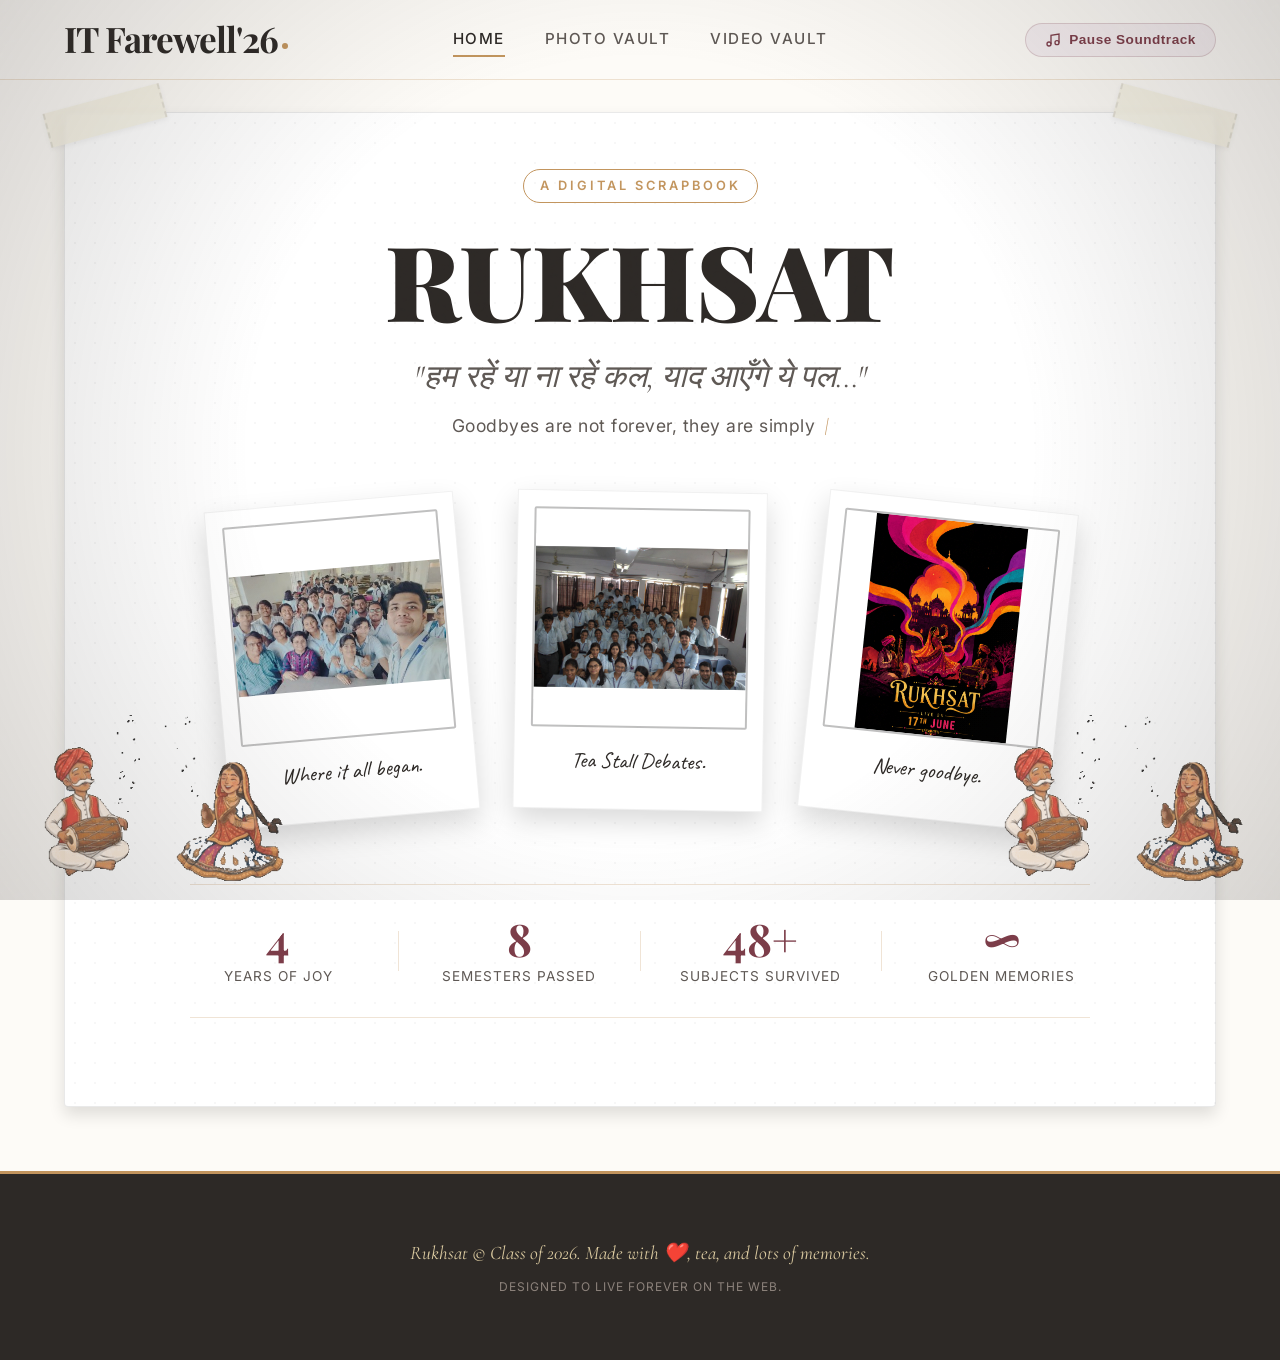
==== commit 2ed3349b: "RSVP rmeoved" ====
--- a/index.html
+++ b/index.html
@@ -47,8 +47,8 @@
             <div class="logo">IT Farewell'26</div>
             <nav class="nav-links">
                 <a href="index.html" class="active">Home</a>
-                <!-- <a href="photo-vault.html">Photo Vault</a> -->
-                <!-- <a href="video-vault.html">Video Vault</a> -->
+                <a href="photo-vault.html">Photo Vault</a>
+                <a href="video-vault.html">Video Vault</a>
             </nav>
             <div class="header-actions">
                 <button
@@ -106,9 +106,8 @@
             </div>
             <nav class="drawer-links">
                 <a href="index.html" class="active">Home</a>
-                <!-- <a href="photo-vault.html">Photo Vault</a> -->
-                <!-- <a href="video-vault.html">Video Vault</a> -->
-                <a href="rsvp.html">RSVP Desk</a>
+                <a href="photo-vault.html">Photo Vault</a>
+                <a href="video-vault.html">Video Vault</a>
             </nav>
         </div>
 
@@ -232,17 +231,6 @@
             </p>
         </footer>
 
-        <a
-            href="rsvp.html"
-            class="floating-rsvp-btn"
-            id="rsvp-float"
-        >
-            <span class="rsvp-btn-text"
-                >Get your reservation<br />done soon.</span
-            >
-            <div class="rsvp-btn-seal">RSVP</div>
-        </a>
-
         <div class="corner-gif corner-gif-left hidden">
             <img src="images/corner-left.gif" alt="" />
         </div>
--- a/styles.css
+++ b/styles.css
@@ -54,14 +54,17 @@
 ::-webkit-scrollbar {
     width: 10px;
 }
+
 ::-webkit-scrollbar-track {
     background: #f4efdf;
     border-left: 1px solid var(--border-sepia);
 }
+
 ::-webkit-scrollbar-thumb {
     background: var(--sepia-gold);
     border-radius: 5px;
 }
+
 ::-webkit-scrollbar-thumb:hover {
     background: var(--sepia-gold-dark);
 }
@@ -83,34 +86,44 @@
 }
 
 @keyframes grain-dance {
+
     0%,
     100% {
         transform: translate(0, 0);
     }
+
     10% {
         transform: translate(-1%, -1%);
     }
+
     20% {
         transform: translate(1%, 2%);
     }
+
     30% {
         transform: translate(-2%, -2%);
     }
+
     40% {
         transform: translate(1%, 3%);
     }
+
     50% {
         transform: translate(-1%, 1%);
     }
+
     60% {
         transform: translate(2%, -1%);
     }
+
     70% {
         transform: translate(-2%, 1%);
     }
+
     80% {
         transform: translate(1%, -2%);
     }
+
     90% {
         transform: translate(-1%, 3%);
     }
@@ -122,11 +135,9 @@
     left: 0;
     width: 100%;
     height: 100%;
-    background: radial-gradient(
-        circle,
-        rgba(0, 0, 0, 0) 50%,
-        rgba(45, 41, 38, 0.18) 100%
-    );
+    background: radial-gradient(circle,
+            rgba(0, 0, 0, 0) 50%,
+            rgba(45, 41, 38, 0.18) 100%);
     pointer-events: none;
     z-index: 9998;
 }
@@ -331,10 +342,12 @@
 }
 
 @keyframes pulse-music {
+
     0%,
     100% {
         transform: scale(1);
     }
+
     50% {
         transform: scale(1.2);
     }
@@ -351,8 +364,7 @@
     border-radius: 12px;
     box-shadow: 0 15px 35px rgba(0, 0, 0, 0.25);
     z-index: 1000;
-    transition: transform 0.5s
-        cubic-bezier(0.175, 0.885, 0.32, 1.275);
+    transition: transform 0.5s cubic-bezier(0.175, 0.885, 0.32, 1.275);
     transform: translateY(0);
 }
 
@@ -397,18 +409,22 @@
     border-radius: 50%;
     box-shadow: inset 1px 1px 2px rgba(0, 0, 0, 0.4);
 }
+
 .screw-tl {
     top: 6px;
     left: 6px;
 }
+
 .screw-tr {
     top: 6px;
     right: 6px;
 }
+
 .screw-bl {
     bottom: 6px;
     left: 6px;
 }
+
 .screw-br {
     bottom: 6px;
     right: 6px;
@@ -479,14 +495,17 @@
     position: absolute;
     background: var(--text-charcoal);
 }
+
 .spoke-1 {
     width: 3px;
     height: 16px;
 }
+
 .spoke-2 {
     width: 16px;
     height: 3px;
 }
+
 .spoke-3 {
     width: 14px;
     height: 14px;
@@ -598,6 +617,7 @@
     0% {
         transform: translate3d(0, 0, 0);
     }
+
     100% {
         transform: translate3d(-100%, 0, 0);
     }
@@ -614,17 +634,14 @@
     box-shadow: var(--polaroid-shadow);
     position: relative;
     padding: 3.5rem;
-    background-image: radial-gradient(
-        rgba(0, 0, 0, 0.03) 1px,
-        transparent 1px
-    );
+    background-image: radial-gradient(rgba(0, 0, 0, 0.03) 1px,
+            transparent 1px);
     background-size: 20px 20px;
 }
 
 /* 7. Hero Section */
 .hero-section {
-    padding: calc(var(--navbar-height) + 2rem) 4rem 4rem
-        4rem;
+    padding: calc(var(--navbar-height) + 2rem) 4rem 4rem 4rem;
     min-height: 95vh;
     display: flex;
     align-items: center;
@@ -670,6 +687,7 @@
         opacity: 0;
         transform: translateY(20px);
     }
+
     to {
         opacity: 1;
         transform: translateY(0);
@@ -708,10 +726,12 @@
 }
 
 @keyframes blink-cursor {
+
     from,
     to {
         opacity: 1;
     }
+
     50% {
         opacity: 0;
     }
@@ -734,8 +754,7 @@
     width: 250px;
     box-shadow: 0 12px 28px rgba(0, 0, 0, 0.15);
     border: 1px solid rgba(0, 0, 0, 0.06);
-    transition: transform var(--transition-speed)
-        cubic-bezier(0.175, 0.885, 0.32, 1.275);
+    transition: transform var(--transition-speed) cubic-bezier(0.175, 0.885, 0.32, 1.275);
 }
 
 .showcase-polaroid:hover {
@@ -746,9 +765,11 @@
 .polaroid-1 {
     transform: rotate(-5deg);
 }
+
 .polaroid-2 {
     transform: rotate(1deg) translateY(-10px);
 }
+
 .polaroid-3 {
     transform: rotate(6deg);
 }
@@ -760,14 +781,14 @@
     align-items: center;
     justify-content: center;
     border-radius: 2px;
-    box-shadow: inset 0 0 40px rgba(0, 0, 0, 0.25);
     position: relative;
+    border: 2px solid rgba(0, 0, 0, 0.25);
 }
 
 .polaroid-img-placeholder img {
     width: 100%;
     height: 100%;
-    object-fit: cover;
+    object-fit: contain;
     object-position: center;
     border-radius: 2px;
 }
@@ -775,7 +796,7 @@
 .custom-photo img.only-this {
     width: 100%;
     height: 100%;
-    object-fit: fill;
+    object-fit: contain;
     border-radius: 2px;
 }
 
@@ -864,6 +885,7 @@
 }
 
 @keyframes bounce-arrow {
+
     0%,
     20%,
     50%,
@@ -871,9 +893,11 @@
     100% {
         transform: translateY(0);
     }
+
     40% {
         transform: translateY(-8px);
     }
+
     60% {
         transform: translateY(-4px);
     }
@@ -906,7 +930,8 @@
 }
 
 /* 9. Video Vault styles */
-.video-vault-section {
+.video-vault-section,
+.photo-vault-section {
     background-color: var(--rose-burgundy-light);
     border-top: 1px solid var(--border-sepia);
     border-bottom: 1px solid var(--border-sepia);
@@ -928,7 +953,7 @@
     max-width: 600px;
 }
 
-#video-search,
+#media-search,
 #student-search-input {
     width: 100%;
     padding: 1rem 1.5rem 1rem 3rem;
@@ -942,7 +967,7 @@
     transition: all var(--transition-speed) ease;
 }
 
-#video-search:focus,
+#media-search:focus,
 #student-search-input:focus {
     box-shadow: 5px 5px 0 var(--sepia-gold);
     transform: translate(-2px, -2px);
@@ -994,10 +1019,8 @@
 /* Polaroid Video Cards Grid */
 .video-grid {
     display: grid;
-    grid-template-columns: repeat(
-        auto-fill,
-        minmax(320px, 1fr)
-    );
+    grid-template-columns: repeat(auto-fill,
+            minmax(320px, 1fr));
     gap: 3.5rem;
     max-width: 1200px;
     margin: 0 auto;
@@ -1023,9 +1046,11 @@
 .polaroid-card:nth-child(3n + 1) {
     transform: rotate(-1.5deg);
 }
+
 .polaroid-card:nth-child(3n + 2) {
     transform: rotate(1.2deg);
 }
+
 .polaroid-card:nth-child(3n + 3) {
     transform: rotate(-0.8deg);
 }
@@ -1043,7 +1068,7 @@
     position: relative;
     overflow: hidden;
     border-radius: 2px;
-    box-shadow: inset 0 0 30px rgba(0, 0, 0, 0.2);
+    border: 2px solid rgba(0, 0, 0, 0.3);
 }
 
 .video-thumbnail {
@@ -1089,8 +1114,7 @@
     justify-content: center;
     align-items: center;
     box-shadow: 0 4px 15px zrgba(0, 0, 0, 0.3);
-    transition: transform var(--transition-speed)
-        cubic-bezier(0.175, 0.885, 0.32, 1.275);
+    transition: transform var(--transition-speed) cubic-bezier(0.175, 0.885, 0.32, 1.275);
 }
 
 .polaroid-card:hover .play-icon-circle {
@@ -1433,12 +1457,15 @@
 .swatch-yellow {
     background-color: var(--sticky-yellow);
 }
+
 .swatch-pink {
     background-color: var(--sticky-pink);
 }
+
 .swatch-blue {
     background-color: var(--sticky-blue);
 }
+
 .swatch-green {
     background-color: var(--sticky-green);
 }
@@ -1489,14 +1516,10 @@
 .corkboard-frame {
     background: #cba87c;
     background-image:
-        radial-gradient(
-            rgba(0, 0, 0, 0.15) 15%,
-            transparent 16%
-        ),
-        radial-gradient(
-            rgba(0, 0, 0, 0.1) 15%,
-            transparent 16%
-        );
+        radial-gradient(rgba(0, 0, 0, 0.15) 15%,
+            transparent 16%),
+        radial-gradient(rgba(0, 0, 0, 0.1) 15%,
+            transparent 16%);
     background-size: 30px 30px;
     background-position:
         0 0,
@@ -1509,10 +1532,8 @@
 
 .corkboard-surface {
     display: grid;
-    grid-template-columns: repeat(
-        auto-fill,
-        minmax(200px, 1fr)
-    );
+    grid-template-columns: repeat(auto-fill,
+            minmax(200px, 1fr));
     gap: 20px;
     min-height: 440px;
 }
@@ -1542,12 +1563,15 @@
 .note-yellow {
     background-color: var(--sticky-yellow);
 }
+
 .note-pink {
     background-color: var(--sticky-pink);
 }
+
 .note-blue {
     background-color: var(--sticky-blue);
 }
+
 .note-green {
     background-color: var(--sticky-green);
 }
@@ -1561,11 +1585,9 @@
     transform: translateX(-50%);
     width: 14px;
     height: 14px;
-    background: radial-gradient(
-        circle at 4px 4px,
-        #ff4d4d 20%,
-        #cc0000 80%
-    );
+    background: radial-gradient(circle at 4px 4px,
+            #ff4d4d 20%,
+            #cc0000 80%);
     border-radius: 50%;
     box-shadow: 0 4px 6px rgba(0, 0, 0, 0.3);
     z-index: 2;
@@ -1708,20 +1730,19 @@
     left: 0;
     right: 0;
     bottom: 0;
-    background: linear-gradient(
-        135deg,
-        rgba(255, 255, 255, 0.03) 0%,
-        rgba(255, 255, 255, 0.03) 35%,
-        rgba(0, 0, 0, 0) 35.1%,
-        rgba(0, 0, 0, 0) 100%
-    );
+    background: linear-gradient(135deg,
+            rgba(255, 255, 255, 0.03) 0%,
+            rgba(255, 255, 255, 0.03) 35%,
+            rgba(0, 0, 0, 0) 35.1%,
+            rgba(0, 0, 0, 0) 100%);
     pointer-events: none;
     z-index: 5;
 }
 
 .iframe-container {
     width: 100%;
-    padding-top: 56.25%; /* 16:9 Aspect Ratio */
+    padding-top: 56.25%;
+    /* 16:9 Aspect Ratio */
     position: relative;
 }
 
@@ -1788,39 +1809,49 @@
     .navbar {
         padding: 0 2rem;
     }
+
     .hero-title {
         font-size: 5rem;
     }
+
     .hero-subtitle {
         font-size: 1.7rem;
     }
+
     .guestbook-layout {
         flex-direction: column;
         align-items: stretch;
     }
+
     .writing-desk {
         flex: none;
         width: 100%;
     }
+
     .timeline-line {
         left: 40px;
     }
+
     .timeline-item {
         width: 100%;
         padding-left: 80px;
         padding-right: 0;
     }
+
     .timeline-item.left {
         text-align: left;
     }
+
     .timeline-item.right {
         left: 0;
     }
+
     .timeline-item.left .timeline-badge,
     .timeline-item.right .timeline-badge {
         left: 15px;
         right: auto;
     }
+
     .timeline-item.left .scrapbook-card {
         transform: rotate(1deg);
     }
@@ -1927,50 +1958,63 @@
     section {
         padding: 3rem 1rem;
     }
+
     .navbar {
         height: 60px;
         padding: 0 1rem;
     }
+
     .navbar.scrolled {
         height: 60px;
     }
+
     .logo {
         font-size: 1.3rem;
     }
+
     .logo::after {
         bottom: 2px;
         right: -6px;
         width: 4px;
         height: 4px;
     }
+
     .nav-links {
         display: none !important;
     }
+
     .hamburger-btn {
         display: flex !important;
     }
+
     .music-status-text {
         display: none;
     }
+
     .music-toggle-btn {
         padding: 0.35rem 0.75rem;
         font-size: 0.72rem;
         gap: 4px;
     }
+
     .music-icon {
         width: 13px;
         height: 13px;
     }
+
     .hero-section {
         padding: calc(60px + 1.5rem) 1rem 2rem 1rem;
         min-height: 80vh;
     }
+
     .scrapbook-page {
         padding: 1.5rem;
     }
+
     .hero-title {
         font-size: 2.8rem;
     }
+
     .hero-subtitle {
         font-size: 1.1rem;
         margin-bottom: 2rem;
@@ -1981,27 +2025,34 @@
         align-items: center;
         word-break: keep-all;
     }
+
     .polaroid-stack-container {
         gap: 1.5rem;
     }
+
     .showcase-polaroid {
         width: 220px;
     }
+
     .stats-row {
         flex-wrap: wrap;
         gap: 1.5rem 0.5rem;
         padding: 1.2rem 0;
     }
+
     .stat-item {
         flex: 0 0 45%;
     }
+
     .stat-divider {
         display: none;
     }
+
     .video-grid {
         grid-template-columns: 1fr;
         gap: 2rem;
     }
+
     .cassette-widget {
         left: 50%;
         transform: translateX(-50%) translateY(0);
@@ -2009,52 +2060,64 @@
         width: 92%;
         max-width: 320px;
     }
+
     .cassette-widget.collapsed {
-        transform: translateX(-50%)
-            translateY(calc(100% - 40px));
-    }
+        transform: translateX(-50%) translateY(calc(100% - 40px));
+    }
+
     .rsvp-card {
         padding: 1.5rem 1rem;
     }
+
     .rsvp-choices-grid,
     .small-choices {
         grid-template-columns: 1fr;
         gap: 12px;
     }
+
     .choice-card {
         padding: 1.1rem;
     }
+
     .verify-email-display {
         flex-direction: column;
         align-items: flex-start;
         gap: 8px;
         padding: 1rem;
     }
+
     .email-value {
         font-size: 0.95rem;
     }
+
     .rsvp-submit-btn {
         padding: 1rem;
         font-size: 0.95rem;
     }
+
     .rsvp-overlay {
         padding: 1.5rem;
     }
+
     .guestbook-layout {
         flex-direction: column;
         gap: 2rem;
     }
+
     .writing-desk {
         flex: none;
         width: 100%;
     }
+
     .timeline-line {
         left: 20px;
     }
+
     .timeline-item {
         padding-left: 45px;
         padding-right: 0;
     }
+
     .timeline-item.left .timeline-badge,
     .timeline-item.right .timeline-badge {
         left: 0px;
@@ -2062,6 +2125,7 @@
         height: 40px;
         font-size: 0.75rem;
     }
+
     .showcase-polaroid,
     .polaroid-card,
     .polaroid-1,
@@ -2140,9 +2204,11 @@
             0 6px 15px rgba(124, 61, 73, 0.3),
             3px 3px 0 var(--sepia-gold);
     }
+
     .rsvp-btn-text {
         display: none;
     }
+
     .rsvp-btn-seal {
         font-size: 1.2rem;
         letter-spacing: 1.5px;
@@ -2160,10 +2226,8 @@
 .rsvp-card {
     border-radius: 4px;
     padding: 3.5rem 4rem;
-    background-image: radial-gradient(
-        rgba(0, 0, 0, 0.02) 1.5px,
-        transparent 1.5px
-    );
+    background-image: radial-gradient(rgba(0, 0, 0, 0.02) 1.5px,
+            transparent 1.5px);
     background-size: 24px 24px;
 }
 
@@ -2259,8 +2323,7 @@
     border-radius: 50px;
     box-shadow: 2px 2px 0 rgba(0, 0, 0, 0.1);
     margin-top: 10px;
-    animation: pop-in 0.3s
-        cubic-bezier(0.175, 0.885, 0.32, 1.275);
+    animation: pop-in 0.3s cubic-bezier(0.175, 0.885, 0.32, 1.275);
 }
 
 @keyframes pop-in {
@@ -2268,6 +2331,7 @@
         transform: scale(0.8);
         opacity: 0;
     }
+
     to {
         transform: scale(1);
         opacity: 1;
@@ -2380,6 +2444,7 @@
         opacity: 0;
         transform: translateY(-10px);
     }
+
     to {
         opacity: 1;
         transform: translateY(0);
@@ -2448,27 +2513,27 @@
 
 /* Overlay states */
 .rsvp-overlay {
-    position: absolute;
+    position: fixed;
     top: 0;
     left: 0;
     width: 100%;
     height: 100%;
-    background: rgba(253, 251, 247, 0.96);
+    background: rgba(253, 251, 247, 0.98);
     backdrop-filter: blur(8px);
-    z-index: 10;
+    z-index: 2000;
     display: flex;
     justify-content: center;
     align-items: center;
     padding: 3rem;
     box-sizing: border-box;
     animation: fade-in 0.3s ease;
-    border-radius: 4px;
 }
 
 @keyframes fade-in {
     from {
         opacity: 0;
     }
+
     to {
         opacity: 1;
     }
@@ -2535,40 +2600,49 @@
 }
 
 @media (max-width: 768px) {
+
     #video-search,
     #student-search-input {
         padding: 0.8rem 1.2rem 0.8rem 2.6rem !important;
         font-size: 0.95rem !important;
     }
+
     .search-icon {
         left: 0.8rem !important;
         width: 16px !important;
         height: 16px !important;
     }
+
     .rsvp-choices-grid {
         grid-template-columns: 1fr !important;
         gap: 12px !important;
     }
+
     .small-choices {
         grid-template-columns: 1fr !important;
         max-width: 100% !important;
     }
+
     .choice-card {
         padding: 1.1rem !important;
     }
+
     .verify-email-display {
         flex-direction: column !important;
         align-items: flex-start !important;
         gap: 8px !important;
         padding: 1rem !important;
     }
+
     .email-value {
         font-size: 0.95rem !important;
     }
+
     .rsvp-submit-btn {
         padding: 1rem !important;
         font-size: 0.95rem !important;
     }
+
     .rsvp-overlay {
         padding: 1.5rem !important;
     }
@@ -2610,4 +2684,4 @@
     color: var(--text-charcoal);
     font-family: var(--font-serif);
     line-height: 1.5;
-}
+}
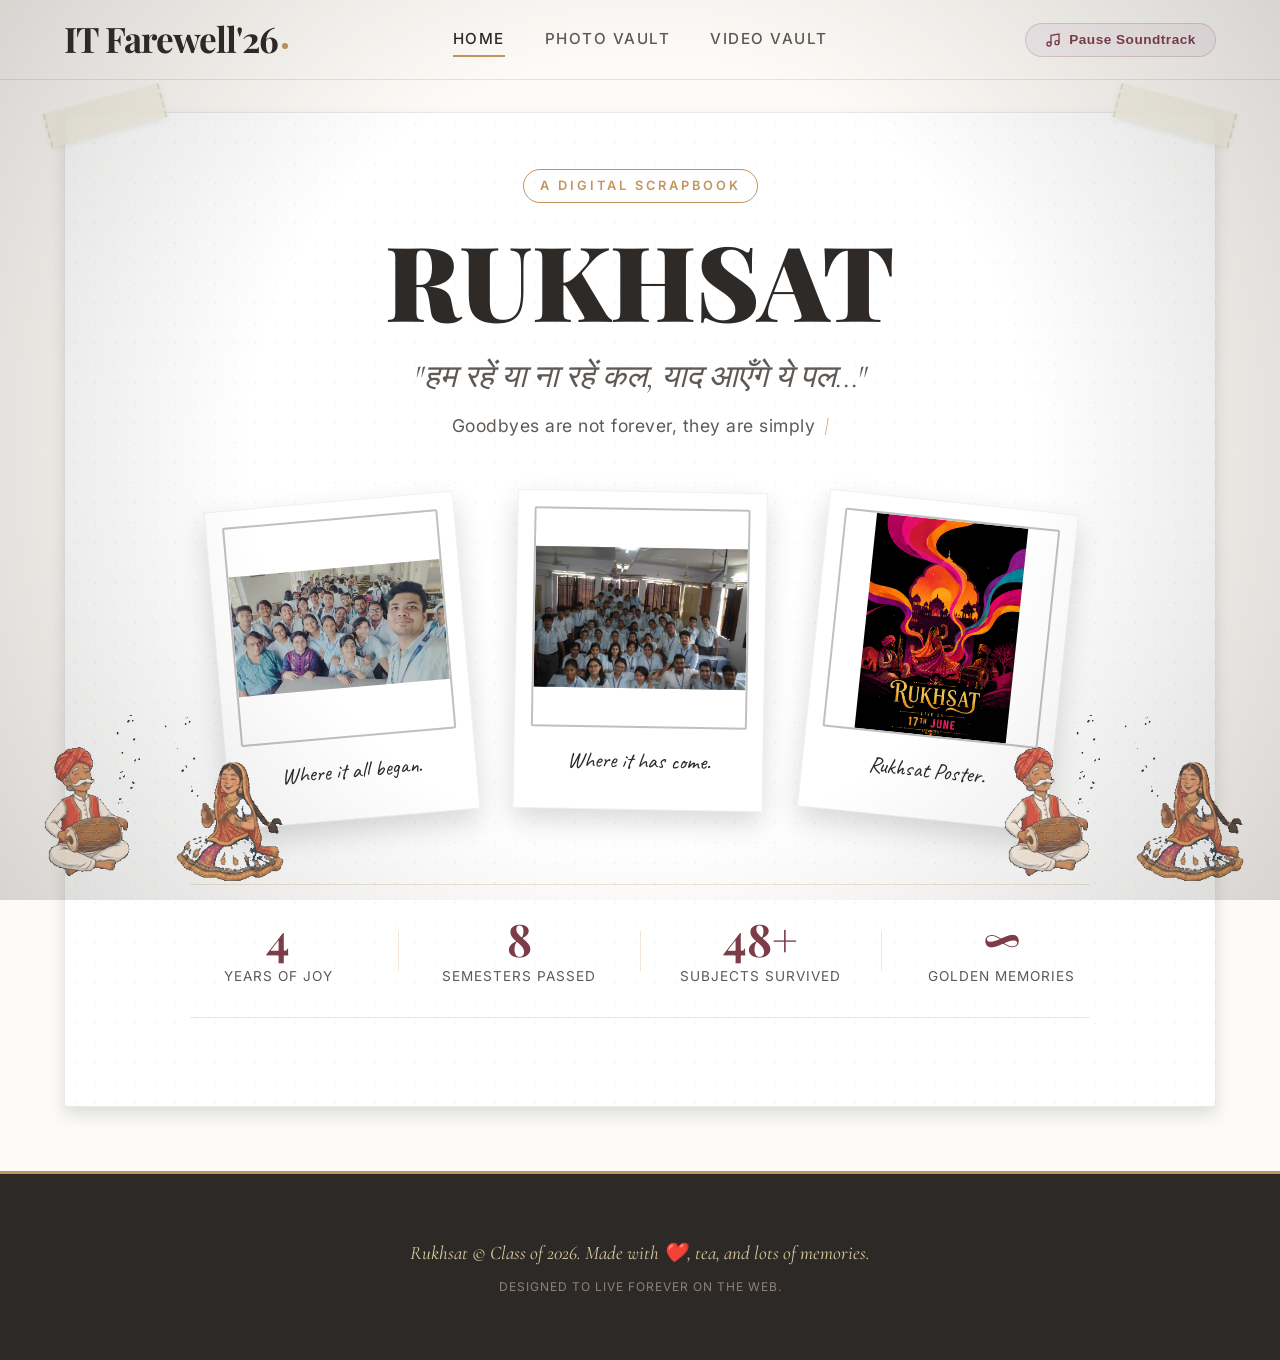
==== commit e8ff5d47: "Homepage updated" ====
--- a/index.html
+++ b/index.html
@@ -168,7 +168,7 @@
                             />
                         </div>
                         <p class="polaroid-caption">
-                            Tea Stall Debates.
+                            Where it has come.
                         </p>
                     </div>
                     <div
@@ -184,7 +184,7 @@
                             />
                         </div>
                         <p class="polaroid-caption">
-                            Never goodbye.
+                            Rukhsat Poster.
                         </p>
                     </div>
                 </div>
@@ -220,6 +220,78 @@
                 </div>
             </div>
         </section>
+
+        <!-- Cinematic Photo modal viewer for Home Page -->
+        <div class="cinema-modal hidden" id="photo-modal">
+            <div class="cinema-backdrop"></div>
+            <div
+                class="cinema-container"
+                style="max-width: 800px"
+            >
+                <button
+                    class="cinema-close-btn"
+                    id="photo-modal-close-btn"
+                    title="Close Photo Viewer"
+                >
+                    <svg
+                        viewBox="0 0 24 24"
+                        fill="none"
+                        stroke="currentColor"
+                        stroke-width="2"
+                    >
+                        <line
+                            x1="18"
+                            y1="6"
+                            x2="6"
+                            y2="18"
+                        ></line>
+                        <line
+                            x1="6"
+                            y1="6"
+                            x2="18"
+                            y2="18"
+                        ></line>
+                    </svg>
+                </button>
+                <div class="vintage-screen-frame">
+                    <div class="screen-glare"></div>
+                    <div
+                        style="
+                            width: 100%;
+                            display: flex;
+                            justify-content: center;
+                            align-items: center;
+                            background: #111;
+                            padding: 20px;
+                        "
+                    >
+                        <img
+                            id="photo-modal-img"
+                            src=""
+                            alt=""
+                            style="
+                                max-width: 100%;
+                                max-height: 65vh;
+                                object-fit: contain;
+                                border: 2px solid white;
+                                box-shadow: 0 0 25px
+                                    rgba(0, 0, 0, 0.85);
+                            "
+                        />
+                    </div>
+                </div>
+                <div class="cinema-details">
+                    <h3
+                        class="cinema-title"
+                        id="photo-modal-title"
+                    ></h3>
+                    <p
+                        class="cinema-desc"
+                        id="photo-modal-desc"
+                    ></p>
+                </div>
+            </div>
+        </div>
 
         <footer class="footer">
             <p class="footer-text">
--- a/styles.css
+++ b/styles.css
@@ -86,7 +86,6 @@
 }
 
 @keyframes grain-dance {
-
     0%,
     100% {
         transform: translate(0, 0);
@@ -135,9 +134,11 @@
     left: 0;
     width: 100%;
     height: 100%;
-    background: radial-gradient(circle,
-            rgba(0, 0, 0, 0) 50%,
-            rgba(45, 41, 38, 0.18) 100%);
+    background: radial-gradient(
+        circle,
+        rgba(0, 0, 0, 0) 50%,
+        rgba(45, 41, 38, 0.18) 100%
+    );
     pointer-events: none;
     z-index: 9998;
 }
@@ -342,7 +343,6 @@
 }
 
 @keyframes pulse-music {
-
     0%,
     100% {
         transform: scale(1);
@@ -364,7 +364,8 @@
     border-radius: 12px;
     box-shadow: 0 15px 35px rgba(0, 0, 0, 0.25);
     z-index: 1000;
-    transition: transform 0.5s cubic-bezier(0.175, 0.885, 0.32, 1.275);
+    transition: transform 0.5s
+        cubic-bezier(0.175, 0.885, 0.32, 1.275);
     transform: translateY(0);
 }
 
@@ -634,14 +635,17 @@
     box-shadow: var(--polaroid-shadow);
     position: relative;
     padding: 3.5rem;
-    background-image: radial-gradient(rgba(0, 0, 0, 0.03) 1px,
-            transparent 1px);
+    background-image: radial-gradient(
+        rgba(0, 0, 0, 0.03) 1px,
+        transparent 1px
+    );
     background-size: 20px 20px;
 }
 
 /* 7. Hero Section */
 .hero-section {
-    padding: calc(var(--navbar-height) + 2rem) 4rem 4rem 4rem;
+    padding: calc(var(--navbar-height) + 2rem) 4rem 4rem
+        4rem;
     min-height: 95vh;
     display: flex;
     align-items: center;
@@ -726,7 +730,6 @@
 }
 
 @keyframes blink-cursor {
-
     from,
     to {
         opacity: 1;
@@ -754,7 +757,8 @@
     width: 250px;
     box-shadow: 0 12px 28px rgba(0, 0, 0, 0.15);
     border: 1px solid rgba(0, 0, 0, 0.06);
-    transition: transform var(--transition-speed) cubic-bezier(0.175, 0.885, 0.32, 1.275);
+    transition: transform var(--transition-speed)
+        cubic-bezier(0.175, 0.885, 0.32, 1.275);
 }
 
 .showcase-polaroid:hover {
@@ -885,7 +889,6 @@
 }
 
 @keyframes bounce-arrow {
-
     0%,
     20%,
     50%,
@@ -1019,8 +1022,10 @@
 /* Polaroid Video Cards Grid */
 .video-grid {
     display: grid;
-    grid-template-columns: repeat(auto-fill,
-            minmax(320px, 1fr));
+    grid-template-columns: repeat(
+        auto-fill,
+        minmax(320px, 1fr)
+    );
     gap: 3.5rem;
     max-width: 1200px;
     margin: 0 auto;
@@ -1114,7 +1119,8 @@
     justify-content: center;
     align-items: center;
     box-shadow: 0 4px 15px zrgba(0, 0, 0, 0.3);
-    transition: transform var(--transition-speed) cubic-bezier(0.175, 0.885, 0.32, 1.275);
+    transition: transform var(--transition-speed)
+        cubic-bezier(0.175, 0.885, 0.32, 1.275);
 }
 
 .polaroid-card:hover .play-icon-circle {
@@ -1516,10 +1522,14 @@
 .corkboard-frame {
     background: #cba87c;
     background-image:
-        radial-gradient(rgba(0, 0, 0, 0.15) 15%,
-            transparent 16%),
-        radial-gradient(rgba(0, 0, 0, 0.1) 15%,
-            transparent 16%);
+        radial-gradient(
+            rgba(0, 0, 0, 0.15) 15%,
+            transparent 16%
+        ),
+        radial-gradient(
+            rgba(0, 0, 0, 0.1) 15%,
+            transparent 16%
+        );
     background-size: 30px 30px;
     background-position:
         0 0,
@@ -1532,8 +1542,10 @@
 
 .corkboard-surface {
     display: grid;
-    grid-template-columns: repeat(auto-fill,
-            minmax(200px, 1fr));
+    grid-template-columns: repeat(
+        auto-fill,
+        minmax(200px, 1fr)
+    );
     gap: 20px;
     min-height: 440px;
 }
@@ -1585,9 +1597,11 @@
     transform: translateX(-50%);
     width: 14px;
     height: 14px;
-    background: radial-gradient(circle at 4px 4px,
-            #ff4d4d 20%,
-            #cc0000 80%);
+    background: radial-gradient(
+        circle at 4px 4px,
+        #ff4d4d 20%,
+        #cc0000 80%
+    );
     border-radius: 50%;
     box-shadow: 0 4px 6px rgba(0, 0, 0, 0.3);
     z-index: 2;
@@ -1730,11 +1744,13 @@
     left: 0;
     right: 0;
     bottom: 0;
-    background: linear-gradient(135deg,
-            rgba(255, 255, 255, 0.03) 0%,
-            rgba(255, 255, 255, 0.03) 35%,
-            rgba(0, 0, 0, 0) 35.1%,
-            rgba(0, 0, 0, 0) 100%);
+    background: linear-gradient(
+        135deg,
+        rgba(255, 255, 255, 0.03) 0%,
+        rgba(255, 255, 255, 0.03) 35%,
+        rgba(0, 0, 0, 0) 35.1%,
+        rgba(0, 0, 0, 0) 100%
+    );
     pointer-events: none;
     z-index: 5;
 }
@@ -1959,6 +1975,15 @@
         padding: 3rem 1rem;
     }
 
+    .section-header {
+        margin-bottom: 1.5rem;
+    }
+
+    .video-vault-section,
+    .photo-vault-section {
+        padding-top: 1.5rem;
+    }
+
     .navbar {
         height: 60px;
         padding: 0 1rem;
@@ -2049,8 +2074,58 @@
     }
 
     .video-grid {
-        grid-template-columns: 1fr;
+        grid-template-columns: repeat(
+            auto-fill,
+            minmax(280px, 1fr)
+        );
         gap: 2rem;
+    }
+}
+
+@media (max-width: 768px) {
+    .video-grid {
+        grid-template-columns: repeat(2, 1fr);
+        gap: 1rem;
+        padding: 0 0.5rem;
+    }
+
+    .polaroid-card {
+        padding: 8px 8px 16px 8px;
+    }
+
+    .video-thumbnail-container {
+        height: 130px;
+    }
+
+    .polaroid-card-title {
+        font-size: 1.1rem;
+        margin-top: 0.8rem;
+    }
+
+    .polaroid-card-desc {
+        font-size: 0.85rem;
+    }
+
+    .section-title {
+        font-size: 2.2rem;
+    }
+
+    .section-desc {
+        font-size: 1.1rem;
+    }
+
+    .showcase-polaroid {
+        width: 120px;
+        padding: 8px 8px 16px 8px;
+    }
+
+    .polaroid-img-placeholder {
+        height: 100px;
+    }
+
+    .polaroid-caption {
+        font-size: 0.9rem;
+        margin-top: 0.5rem;
     }
 
     .cassette-widget {
@@ -2062,7 +2137,8 @@
     }
 
     .cassette-widget.collapsed {
-        transform: translateX(-50%) translateY(calc(100% - 40px));
+        transform: translateX(-50%)
+            translateY(calc(100% - 40px));
     }
 
     .rsvp-card {
@@ -2124,14 +2200,6 @@
         width: 40px;
         height: 40px;
         font-size: 0.75rem;
-    }
-
-    .showcase-polaroid,
-    .polaroid-card,
-    .polaroid-1,
-    .polaroid-2,
-    .polaroid-3 {
-        transform: none !important;
     }
 }
 
@@ -2226,8 +2294,10 @@
 .rsvp-card {
     border-radius: 4px;
     padding: 3.5rem 4rem;
-    background-image: radial-gradient(rgba(0, 0, 0, 0.02) 1.5px,
-            transparent 1.5px);
+    background-image: radial-gradient(
+        rgba(0, 0, 0, 0.02) 1.5px,
+        transparent 1.5px
+    );
     background-size: 24px 24px;
 }
 
@@ -2323,7 +2393,8 @@
     border-radius: 50px;
     box-shadow: 2px 2px 0 rgba(0, 0, 0, 0.1);
     margin-top: 10px;
-    animation: pop-in 0.3s cubic-bezier(0.175, 0.885, 0.32, 1.275);
+    animation: pop-in 0.3s
+        cubic-bezier(0.175, 0.885, 0.32, 1.275);
 }
 
 @keyframes pop-in {
@@ -2600,7 +2671,6 @@
 }
 
 @media (max-width: 768px) {
-
     #video-search,
     #student-search-input {
         padding: 0.8rem 1.2rem 0.8rem 2.6rem !important;
@@ -2684,4 +2754,4 @@
     color: var(--text-charcoal);
     font-family: var(--font-serif);
     line-height: 1.5;
-}+}
